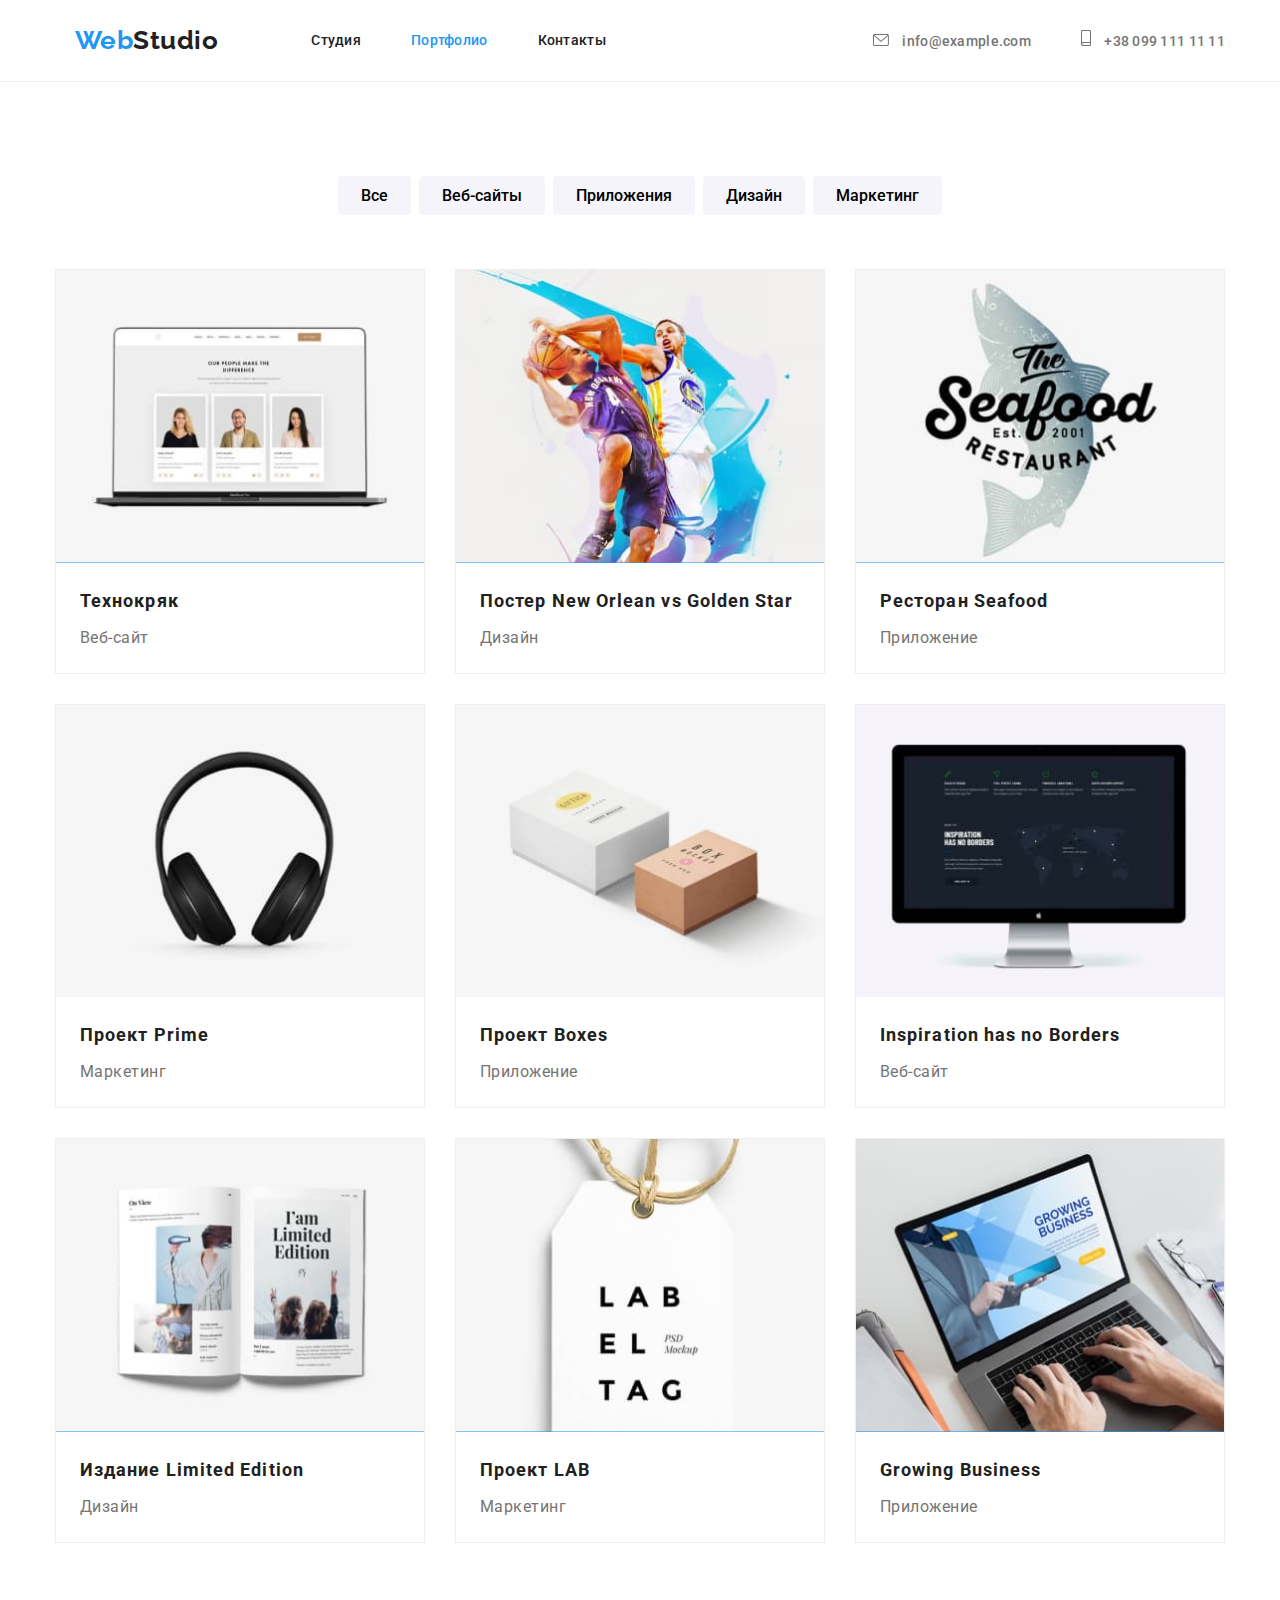
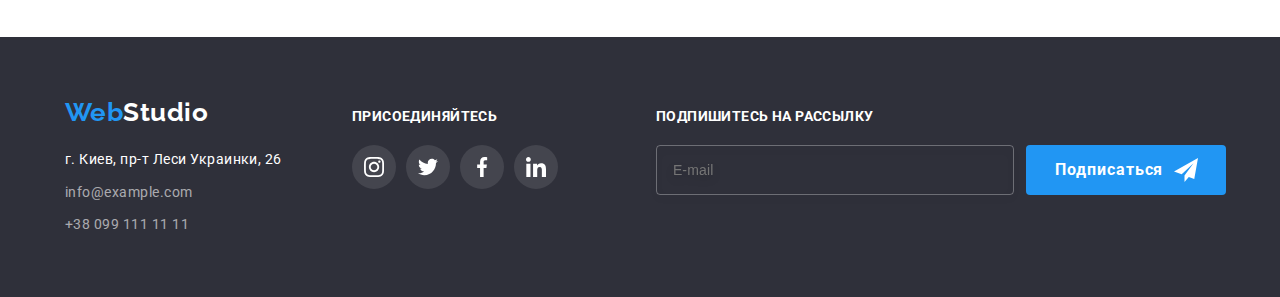
==== portfolio.html @ 217e9be9 "1" ====
<!DOCTYPE html>
<html lang="ru">
  <head>
    <meta charset="UTF-8" />
    <meta http-equiv="X-UA-Compatible" content="IE=edge" />
    <meta name="viewport" content="width=device-width, initial-scale=1.0" />
    <title>Портфолио</title>
    <link rel="preconnect" href="https://fonts.googleapis.com" />
    <link rel="preconnect" href="https://fonts.gstatic.com" crossorigin />
    <link
      href="https://fonts.googleapis.com/css2?family=Raleway:wght@700&family=Roboto:wght@400;500;700;900&display=swap"
      rel="stylesheet"
    />
    <link
      rel="stylesheet"
      href="https://cdnjs.cloudflare.com/ajax/libs/modern-normalize/1.1.0/modern-normalize.min.css"
      integrity="sha512-wpPYUAdjBVSE4KJnH1VR1HeZfpl1ub8YT/NKx4PuQ5NmX2tKuGu6U/JRp5y+Y8XG2tV+wKQpNHVUX03MfMFn9Q=="
      crossorigin="anonymous"
      referrerpolicy="no-referrer"
    />
    <link rel="stylesheet" href="./css/main.min.css" />
  </head>
  <body>
    <!-- Шапка сайта -->
    <header>
      <div class="header">
        <div class="header__container container">
          <nav class="site-nav">
            <a href="./" lang="en" class="site-nav__logo"
              ><span class="logo">Web</span>Studio</a
            >
            <ul class="site-list list">
              <li class="site-list__item">
                <a href="./index.html" class="site-nav__link">Студия</a>
              </li>
              <li class="site-list__item">
                <a href="./portfolio.html" class="site-nav__link current"
                  >Портфолио</a
                >
              </li>
              <li class="site-list__item">
                <a href="" class="site-nav__link">Контакты</a>
              </li>
            </ul>
          </nav>
          <ul class="site-contacts list">
            <li class="site-contacts__item">
              <a href="mailto:info@example.com" class="site-contacts__link">
                <svg class="site-contacts__icon" width="16" height="12">
                  <use href="./images/icons.svg#envelope"></use>
                </svg>
                info@example.com</a
              >
            </li>
            <li class="site-contacts__item">
              <a href="tel:+380991111111" class="site-contacts__link">
                <svg class="site-contacts__icon" width="10" height="16">
                  <use href="./images/icons.svg#smartphone"></use>
                </svg>
                +38 099 111 11 11</a
              >
            </li>
          </ul>
        </div>
      </div>
    </header>

    <!-- Контент страницы -->
    <main>
      <section class="portfolio">
        <h1 class="portfolio-name">Наши проекты</h1>
        <div class="container">
          <ul class="portfolio-button list">
            <li class="portfolio-btn-list">
              <button type="button" class="portfolio-button-item">Все</button>
            </li>
            <li class="portfolio-btn-list">
              <button type="button" class="portfolio-button-item">
                Веб-сайты
              </button>
            </li>
            <li class="portfolio-btn-list">
              <button type="button" class="portfolio-button-item">
                Приложения
              </button>
            </li>
            <li class="portfolio-btn-list">
              <button type="button" class="portfolio-button-item">
                Дизайн
              </button>
            </li>
            <li class="portfolio-btn-list">
              <button type="button" class="portfolio-button-item p-b-t">
                Маркетинг
              </button>
            </li>
          </ul>

          <div class="portfolio-projects">
            <ul class="portfolio-card list">
              <li class="portfolio-card-item">
                <a href="#" class="p-card">
                  <div class="portfolio-thumb">
                    <img src="./images/image1.jpg" alt="Макбук" width="370" />
                    <p class="portfolio-overlay">
                      Технокряк это современная площадка распространения
                      коронавируса. Компании используют эту платформу для
                      цифрового шпионажа и атак на защищённые сервера
                      конкурентов.
                    </p>
                  </div>
                  <div class="portfolio-card-nav">
                    <h2 class="portfolio-card-name">Технокряк</h2>
                    <p class="portfolio-card-theme">Веб-сайт</p>
                  </div>
                </a>
              </li>
              <li class="portfolio-card-item">
                <a href="#" class="p-card">
                  <div class="portfolio-thumb">
                    <img
                      src="./images/image2.jpg"
                      alt="Баскетбол"
                      width="370"
                    />
                    <p class="portfolio-overlay">
                      Технокряк это современная площадка распространения
                      коронавируса. Компании используют эту платформу для
                      цифрового шпионажа и атак на защищённые сервера
                      конкурентов.
                    </p>
                  </div>
                  <div class="portfolio-card-nav">
                    <h2 class="portfolio-card-name">
                      Постер <span lang="en">New Orlean vs Golden Star</span>
                    </h2>
                    <p class="portfolio-card-theme">Дизайн</p>
                  </div>
                </a>
              </li>
              <li class="portfolio-card-item">
                <a href="#" class="p-card">
                  <div class="portfolio-thumb">
                    <img src="./images/image3.jpg" alt="Логотип" width="370" />
                    <p class="portfolio-overlay">
                      Технокряк это современная площадка распространения
                      коронавируса. Компании используют эту платформу для
                      цифрового шпионажа и атак на защищённые сервера
                      конкурентов.
                    </p>
                  </div>
                  <div class="portfolio-card-nav">
                    <h2 class="portfolio-card-name">
                      Ресторан <span lang="en">Seafood</span>
                    </h2>
                    <p class="portfolio-card-theme">Приложение</p>
                  </div>
                </a>
              </li>
              <li class="portfolio-card-item">
                <a href="#" class="p-card">
                  <div class="portfolio-thumb">
                    <img src="./images/image4.jpg" alt="Наушники" width="370" />
                    <p class="portfolio-overlay">
                      Технокряк это современная площадка распространения
                      коронавируса. Компании используют эту платформу для
                      цифрового шпионажа и атак на защищённые сервера
                      конкурентов.
                    </p>
                  </div>
                  <div class="portfolio-card-nav">
                    <h2 class="portfolio-card-name">
                      Проект <span lang="en">Prime</span>
                    </h2>
                    <p class="portfolio-card-theme">Маркетинг</p>
                  </div>
                </a>
              </li>
              <li class="portfolio-card-item">
                <a href="#" class="p-card">
                  <div class="portfolio-thumb">
                    <img src="./images/image5.jpg" alt="Блоки" width="370" />
                    <p class="portfolio-overlay">
                      Технокряк это современная площадка распространения
                      коронавируса. Компании используют эту платформу для
                      цифрового шпионажа и атак на защищённые сервера
                      конкурентов.
                    </p>
                  </div>
                  <div class="portfolio-card-nav">
                    <h2 class="portfolio-card-name">
                      Проект <span lang="en">Boxes</span>
                    </h2>
                    <p class="portfolio-card-theme">Приложение</p>
                  </div>
                </a>
              </li>
              <li class="portfolio-card-item">
                <a href="#" class="p-card">
                  <div class="portfolio-thumb">
                    <img src="./images/image6.jpg" alt="Аймак" width="370" />
                    <p class="portfolio-overlay">
                      Технокряк это современная площадка распространения
                      коронавируса. Компании используют эту платформу для
                      цифрового шпионажа и атак на защищённые сервера
                      конкурентов.
                    </p>
                  </div>
                  <div class="portfolio-card-nav">
                    <h2 class="portfolio-card-name" lang="en">
                      Inspiration has no Borders
                    </h2>
                    <p class="portfolio-card-theme">Веб-сайт</p>
                  </div>
                </a>
              </li>
              <li class="portfolio-card-item">
                <a href="#" class="p-card">
                  <div class="portfolio-thumb">
                    <img src="./images/image7.jpg" alt="Журнал" width="370" />
                    <p class="portfolio-overlay">
                      Технокряк это современная площадка распространения
                      коронавируса. Компании используют эту платформу для
                      цифрового шпионажа и атак на защищённые сервера
                      конкурентов.
                    </p>
                  </div>
                  <div class="portfolio-card-nav">
                    <h2 class="portfolio-card-name">
                      Издание <span lang="en">Limited Edition</span>
                    </h2>
                    <p class="portfolio-card-theme">Дизайн</p>
                  </div>
                </a>
              </li>
              <li class="portfolio-card-item">
                <a href="#" class="p-card">
                  <div class="portfolio-thumb">
                    <img
                      src="./images/image8.jpg"
                      alt="Маркетинг"
                      width="370"
                    />
                    <p class="portfolio-overlay">
                      Технокряк это современная площадка распространения
                      коронавируса. Компании используют эту платформу для
                      цифрового шпионажа и атак на защищённые сервера
                      конкурентов.
                    </p>
                  </div>
                  <div class="portfolio-card-nav">
                    <h2 class="portfolio-card-name">
                      Проект <span lang="en">LAB</span>
                    </h2>
                    <p class="portfolio-card-theme">Маркетинг</p>
                  </div>
                </a>
              </li>
              <li class="portfolio-card-item">
                <a href="#" class="p-card">
                  <div class="portfolio-thumb">
                    <img
                      src="./images/image9.jpg"
                      alt="Приложение на макбуке"
                      width="370"
                    />
                    <p class="portfolio-overlay">
                      Технокряк это современная площадка распространения
                      коронавируса. Компании используют эту платформу для
                      цифрового шпионажа и атак на защищённые сервера
                      конкурентов.
                    </p>
                  </div>
                  <div class="portfolio-card-nav">
                    <h2 class="portfolio-card-name" lang="en">
                      Growing Business
                    </h2>
                    <p class="portfolio-card-theme">Приложение</p>
                  </div>
                </a>
              </li>
            </ul>
          </div>
        </div>
      </section>
    </main>

    <!-- Футер сайта-->
    <footer>
      <div class="footer">
        <div class="container">
          <div class="footer__name">
            <a href="./" lang="en" class="footer__logo"
              ><span class="logo">Web</span>Studio</a
            >
            <address class="footer-adress">
              <a
                href="https://www.google.com/maps/place/бул.+Леси+Украинки,+26,+Киев,+02000/@50.4265807,30.5361971,17z/data=!3m1!4b1!4m5!3m4!1s0x40d4cf0e033ecbe9:0x57a4dffefec77da0!8m2!3d50.4265807!4d30.5383858"
                target="_blank"
                rel="noopener noreferrer"
                class="footer-adress__link"
                >г. Киев, пр-т Леси Украинки, 26</a
              >
              <ul class="footer-contact list">
                <li>
                  <a href="mailto:info@example.com" class="footer-contact__link"
                    >info@example.com</a
                  >
                </li>
                <li class="footer-contact__item">
                  <a href="tel:+380991111111" class="footer-contact__link"
                    >+38 099 111 11 11</a
                  >
                </li>
              </ul>
            </address>
          </div>
          <div class="footer-social">
            <h3 class="footer-social__name">Присоединяйтесь</h3>
            <ul class="footer-social__list list">
              <li class="footer-social__item">
                <a class="footer-social__link" href="#">
                  <svg class="footer-social__icon" width="20px" height="20px">
                    <use href="./images/icons.svg#instagram-2"></use>
                  </svg>
                </a>
              </li>
              <li class="footer-social__item">
                <a class="footer-social__link" href="#">
                  <svg class="footer-social__icon" width="20px" height="20px">
                    <use href="./images/icons.svg#twitter-2"></use>
                  </svg>
                </a>
              </li>
              <li class="footer-social__item">
                <a class="footer-social__link" href="#">
                  <svg class="footer-social__icon" width="20px" height="20px">
                    <use href="./images/icons.svg#facebook-2"></use>
                  </svg>
                </a>
              </li>
              <li class="footer-social__item">
                <a class="footer-social__link" href="#">
                  <svg class="footer-social__icon" width="20px" height="20px">
                    <use href="./images/icons.svg#linkedin-2"></use>
                  </svg>
                </a>
              </li>
            </ul>
          </div>
          <div class="footer-email">
            <h3 class="footer-email__name">Подпишитесь на рассылку</h3>
            <form action="#">
              <div class="footer-box">
                <input
                  type="email"
                  class="footer-box__input"
                  name="user-email"
                  id="user-email"
                  placeholder="E-mail"
                  required
                />
                <button type="submit" class="footer-box__button">
                  Подписаться
                  <svg class="footer-box__icon" width="24" height="24">
                    <use href="./images/icons.svg#icon-send"></use>
                  </svg>
                </button>
              </div>
            </form>
          </div>
        </div>
      </div>
    </footer>
  </body>
</html>
---- css/main.min.css ----
html{-webkit-box-sizing:border-box;box-sizing:border-box}*,*::before,*::after{-webkit-box-sizing:inherit;box-sizing:inherit}body{font-family:Roboto, sans-serif;background:#ffffff;color:var(--primary-text-color);letter-spacing:0.03em;margin:0}img{display:block;max-width:100%;height:auto}.list{list-style:none;margin:0;padding:0}.container{width:1200px;margin:0 auto;padding:0 15px}.section{padding-top:94px;padding-bottom:94px}:root{--primary-text-color: #212121;--title-text-color: #757575;--nav-text-color: #2196f3;--btn-text-color: #ffffff}.visually-hidden{position:absolute;clip:rect(0 0 0 0);width:1px;height:1px;margin:-1px}.portfolio-name{position:absolute;white-space:nowrap;width:1px;height:1px;overflow:hidden;border:0;padding:0;clip:rect(0 0 0 0);-webkit-clip-path:inset(50%);clip-path:inset(50%);margin:-1px}.header{border-bottom:1px solid #ececec}.header__container,.site-nav{display:-webkit-box;display:-ms-flexbox;display:flex;-webkit-box-align:center;-ms-flex-align:center;align-items:center;background:#ffffff}.site-nav__logo{padding-left:20px;padding-bottom:24px;padding-top:25px;font-family:Raleway;font-weight:bold;font-size:26px;line-height:1.2;color:var(--primary-text-color);text-decoration:none}.site-nav__logo:hover,.site-nav__logo:focus{color:var(--nav-text-color);-webkit-transition:color 250ms cubic-bezier(0.4, 0, 0.2, 1);transition:color 250ms cubic-bezier(0.4, 0, 0.2, 1)}.logo{color:var(--nav-text-color)}.site-list{display:-webkit-box;display:-ms-flexbox;display:flex;margin-left:93px;-webkit-transition:background-color 250ms cubic-bezier(0.4, 0, 0.2, 1);transition:background-color 250ms cubic-bezier(0.4, 0, 0.2, 1)}.site-list .site-list__item:not(:last-child){margin-right:50px}.site-list .site-nav__link.current{color:var(--nav-text-color)}.site-list{position:relative}.site-nav__link{position:relative;display:block;padding-bottom:32px;padding-top:32px;font-weight:500;font-size:14px;line-height:1.2;color:var(--primary-text-color);letter-spacing:0.02em;text-decoration:none;-webkit-transition:color 250ms cubic-bezier(0.4, 0, 0.2, 1);transition:color 250ms cubic-bezier(0.4, 0, 0.2, 1)}.site-nav__link .current::after{content:"";display:block;position:absolute;left:0;bottom:-1px;width:100%;height:4px;border-radius:2px;background-color:var(--nav-text-color)}.site-nav__link:hover,.site-nav__link:focus{color:var(--nav-text-color)}.site-contacts{display:-webkit-box;display:-ms-flexbox;display:flex;-webkit-box-align:center;-ms-flex-align:center;align-items:center;margin-left:auto}.site-contacts .site-contacts__item:not(:last-child){margin-right:50px}.site-contacts__link{padding-bottom:32px;padding-top:32px;margin-right:0;font-weight:500;font-size:14px;line-height:1.1;color:var(--title-text-color);letter-spacing:0.02em;text-decoration:none;-webkit-transition:color 250ms cubic-bezier(0.4, 0, 0.2, 1);transition:color 250ms cubic-bezier(0.4, 0, 0.2, 1)}.site-contacts__link:hover,.site-contacts__link:focus{color:var(--nav-text-color)}.site-contacts__icon{margin-right:10px;fill:currentColor;-webkit-transition:background-color 250ms cubic-bezier(0.4, 0, 0.2, 1);transition:background-color 250ms cubic-bezier(0.4, 0, 0.2, 1)}.site-contacts__icon:focus,.site-contacts__icon:hover{color:var(--nav-text-color)}.hero{padding:200px 0;margin:auto;max-width:1600px;height:600px;text-align:center;background-image:-webkit-gradient(linear, left top, right top, from(rgba(47,48,58,0.4)), to(rgba(47,48,58,0.4))),url("../images/hero.jpg");background-image:linear-gradient(to right, rgba(47,48,58,0.4), rgba(47,48,58,0.4)),url("../images/hero.jpg");background-repeat:no-repeat;background-size:cover;background-position:center}.hero__name{margin-top:0;margin-bottom:30px;font-weight:900;font-size:44px;line-height:1.36;color:var(--btn-text-color);letter-spacing:0.06em;text-transform:uppercase}.hero__button{padding:10px 32px;font-family:Roboto;font-size:16px;line-height:1.875;color:var(--btn-text-color);font-weight:bold;letter-spacing:0.06em;background-color:#2196f3;-webkit-box-shadow:0px 4px 4px rgba(0,0,0,0.15);box-shadow:0px 4px 4px rgba(0,0,0,0.15);border-radius:4px;cursor:pointer;border:none;-webkit-transition:background-color 250ms cubic-bezier(0.4, 0, 0.2, 1);transition:background-color 250ms cubic-bezier(0.4, 0, 0.2, 1)}.hero__button:hover,.hero__button:focus{background-color:#188ce8}.backdrop{position:fixed;width:100%;height:100%;top:0;left:0;opacity:1;-webkit-transition:opacity 250ms, visibility 250ms;transition:opacity 250ms, visibility 250ms;background:rgba(0,0,0,0.2)}.backdrop .is-hidden{opacity:0;pointer-events:none}.is-hidden{opacity:0;pointer-events:none;visibility:hidden}.backdrop.is-hidden .modal{-webkit-transform:translate(-50%, -50%) scale(0.5);transform:translate(-50%, -50%) scale(0.5)}.modal{position:absolute;top:50%;left:50%;width:528px;height:581px;padding:40px 39px 40px 41px;-webkit-transform:translate(-50%, -50%) scale(1);transform:translate(-50%, -50%) scale(1);background:#ffffff;-webkit-box-shadow:0px 1px 3px rgba(0,0,0,0.12),0px 1px 1px rgba(0,0,0,0.14),0px 2px 1px rgba(0,0,0,0.2);box-shadow:0px 1px 3px rgba(0,0,0,0.12),0px 1px 1px rgba(0,0,0,0.14),0px 2px 1px rgba(0,0,0,0.2);border-radius:4px;-webkit-transition:-webkit-transform 250ms cubic-bezier(0.4, 0, 0.2, 1);transition:-webkit-transform 250ms cubic-bezier(0.4, 0, 0.2, 1);transition:transform 250ms cubic-bezier(0.4, 0, 0.2, 1);transition:transform 250ms cubic-bezier(0.4, 0, 0.2, 1), -webkit-transform 250ms cubic-bezier(0.4, 0, 0.2, 1)}.modal-form{margin-bottom:10px}.modal-comment{margin-bottom:20px}.modal__close{position:absolute;top:8px;right:8px;width:30px;height:30px;border-radius:50%;cursor:pointer;background-color:transparent;color:var(--btn-text-color);border:1px solid rgba(0,0,0,0.1);-webkit-transition:fill 250ms cubic-bezier(0.4, 0, 0.2, 1);transition:fill 250ms cubic-bezier(0.4, 0, 0.2, 1)}.modal__close:hover,.modal__close:focus{fill:var(--nav-text-color)}.modal__title{font-weight:bolder;font-size:20px;line-height:100%;text-align:center;margin-top:0;margin-bottom:12px;color:var(--primary-text-color)}.input-wrap__form{font-size:14px;line-height:1.14;letter-spacing:0.01em;width:100%;height:40px;border:1px solid rgba(117,117,117,0.5);-webkit-box-sizing:border-box;box-sizing:border-box;cursor:pointer;border-radius:4px;padding-left:42px;-webkit-transition:border-color 250ms cubic-bezier(0.4, 0, 0.2, 1);transition:border-color 250ms cubic-bezier(0.4, 0, 0.2, 1)}.input-wrap__form:focus,.input-wrap__form:hover{border-color:var(--nav-text-color);outline:none}.input-wrap__form:hover+.input-wrap__icon{fill:var(--nav-text-color)}.input-wrap__form:focus+.input-wrap__icon{fill:var(--nav-text-color)}.input-wrap{position:relative}.input-wrap__icon{position:absolute;left:12px;top:50%;-webkit-transform:translatey(-50%);transform:translatey(-50%);-webkit-transition:fill 250ms cubic-bezier(0.4, 0, 0.2, 1);transition:fill 250ms cubic-bezier(0.4, 0, 0.2, 1)}.modal-comment__text{font-size:14px;line-height:1.14;letter-spacing:0.01em;width:100%;height:120px;border:1px solid rgba(117,117,117,0.5);border-radius:4px;padding:16px 12px;resize:none;outline:none;cursor:pointer;-webkit-transition:border-color 250ms cubic-bezier(0.4, 0, 0.2, 1);transition:border-color 250ms cubic-bezier(0.4, 0, 0.2, 1)}.modal-comment__text:focus,.modal-comment__text:hover{border-color:var(--nav-text-color)}.modal-comment__text::-webkit-input-placeholder{color:rgba(117,117,117,0.5)}.modal-comment__text:-ms-input-placeholder{color:rgba(117,117,117,0.5)}.modal-comment__text::-ms-input-placeholder{color:rgba(117,117,117,0.5)}.modal-comment__text::placeholder{color:rgba(117,117,117,0.5)}.modal-form__text{display:block;font-size:12px;line-height:1.166;letter-spacing:0.01em;color:#757575;margin-bottom:4px;text-align:left}.modal-check__box{padding-left:13px}.modal-check__icon{position:absolute;left:13px;top:50%;-webkit-transform:translatey(-50%);transform:translatey(-50%);fill:transparent;border:2px solid #212121;border-radius:2px;-webkit-transition:fill 250ms cubic-bezier(0.4, 0, 0.2, 1);transition:fill 250ms cubic-bezier(0.4, 0, 0.2, 1)}.modal-check__text{position:relative;font-size:14px;line-height:1.71;letter-spacing:0.03em;color:#757575;display:-webkit-box;display:-ms-flexbox;display:flex;-webkit-box-pack:center;-ms-flex-pack:center;justify-content:center;-webkit-box-align:center;-ms-flex-align:center;align-items:center}.modal-check__text::before{content:"";width:16px;height:15px;border-radius:2px}.modal-check__box{margin-right:10px}.modal-check__policy:checked+.modal-check__text .modal-check__icon{border:none;background-color:var(--nav-text-color)}.modal-check__policy:checked+.modal-check__text .modal-check__icon{fill:white}.modal-check__document{font-size:14px;line-height:1.71;letter-spacing:0.03em;margin-left:2px;color:var(--nav-text-color);cursor:pointer;-webkit-transition:color 250ms cubic-bezier(0.4, 0, 0.2, 1),border-bottom 250ms cubic-bezier(0.4, 0, 0.2, 1);transition:color 250ms cubic-bezier(0.4, 0, 0.2, 1),border-bottom 250ms cubic-bezier(0.4, 0, 0.2, 1)}.modal-check__document:hover,.modal-check__document:focus{color:#188ce8}.modal-check__button{padding:10px 32px;margin-top:30px;font-family:Roboto;font-size:16px;line-height:1.875;color:var(--btn-text-color);font-weight:bold;letter-spacing:0.06em;background:var(--nav-text-color);-webkit-box-shadow:0px 4px 4px rgba(0,0,0,0.15);box-shadow:0px 4px 4px rgba(0,0,0,0.15);border-radius:4px;width:200px;height:50px;border:none;cursor:pointer;-webkit-transition:background-color 250ms cubic-bezier(0.4, 0, 0.2, 1);transition:background-color 250ms cubic-bezier(0.4, 0, 0.2, 1)}.modal-check__button:hover,.modal-check__button:focus{background-color:#188ce8}.work{display:-webkit-box;display:-ms-flexbox;display:flex;-webkit-box-pack:center;-ms-flex-pack:center;justify-content:center}.work__item{width:270px}.work__item:not(:last-child){margin-right:30px}.work__icon{display:-webkit-box;display:-ms-flexbox;display:flex;-webkit-box-align:center;-ms-flex-align:center;align-items:center;-webkit-box-pack:center;-ms-flex-pack:center;justify-content:center;content:"";width:270px;height:120px;background-color:#f5f4fa;border-radius:4px;margin-bottom:30px;text-align:center}.work__title{margin-top:0;margin-bottom:10px;font-weight:bold;font-size:14px;line-height:1.2;letter-spacing:0.03em;text-transform:uppercase}.work__text{margin-top:0;margin-bottom:0;font-size:14px;line-height:1.7;color:var(--title-text-color)}.work-list__title,.command__title{margin-top:0;margin-bottom:50px;font-weight:bold;font-size:36px;line-height:1.166;text-align:center}.work-list{padding:0 0 94px 0}.work-list__list{display:-webkit-box;display:-ms-flexbox;display:flex;-webkit-box-pack:center;-ms-flex-pack:center;justify-content:center}.work-list__image{margin-right:30px}.work-list__image:nth-child(3n){margin-right:0}.work-list__name{position:relative}.work-list__text{position:absolute;margin:0;bottom:0;left:0;width:100%;height:70px;padding:27px 27px;font-family:Roboto;font-weight:bold;font-size:14px;line-height:1.2;text-align:center;letter-spacing:0.03em;color:var(--btn-text-color);text-transform:uppercase;background:rgba(47,48,58,0.8)}.command{background:#f5f4fa}.command-box{display:-webkit-box;display:-ms-flexbox;display:flex;-webkit-box-pack:center;-ms-flex-pack:center;justify-content:center}.command-box__name{margin-top:30px;margin-bottom:16px}.command-box__title{font-weight:500;font-size:16px;line-height:1.9;text-align:center;letter-spacing:0.03em;margin-bottom:10px;margin-top:0}.command-box__text{font-size:16px;line-height:1.9;text-align:center;letter-spacing:0.03em;color:var(--title-text-color);margin:0;padding:0}.command-box__list{border-radius:0px 0px 4px 4px;padding-bottom:30px;background:#ffffff;list-style:none}.command-box__list:not(:last-child){margin-right:30px}.social__list{display:-webkit-box;display:-ms-flexbox;display:flex;-webkit-box-pack:center;-ms-flex-pack:center;justify-content:center}.social__item+.social__item{margin-left:10px}.social__link{display:-webkit-box;display:-ms-flexbox;display:flex;-webkit-box-pack:center;-ms-flex-pack:center;justify-content:center;-webkit-box-align:center;-ms-flex-align:center;align-items:center;width:44px;height:44px;padding:12px;border-radius:50%;color:#afb1b8;-webkit-transition:background-color 250ms cubic-bezier(0.4, 0, 0.2, 1);transition:background-color 250ms cubic-bezier(0.4, 0, 0.2, 1)}.social__link:hover,.social__link:focus{background-color:var(--nav-text-color);color:#ffffff}.social__icon{fill:currentColor;-webkit-transition:color 250ms cubic-bezier(0.4, 0, 0.2, 1);transition:color 250ms cubic-bezier(0.4, 0, 0.2, 1)}.clients__list{display:-webkit-box;display:-ms-flexbox;display:flex;-ms-flex-wrap:wrap;flex-wrap:wrap;margin-top:0;color:#afb1b8}.clients__title{margin-top:0;margin-bottom:50px;font-weight:bold;font-size:36px;line-height:1.166;text-align:center}.clients__item{display:-webkit-box;display:-ms-flexbox;display:flex;fill:#afb1b8}.clients__item:not(:last-child){margin-right:30px}.clients__link{display:-webkit-box;display:-ms-flexbox;display:flex;-webkit-box-align:center;-ms-flex-align:center;align-items:center;-webkit-box-pack:center;-ms-flex-pack:center;justify-content:center;width:170px;height:92px;border:1px solid #afb1b8;border-radius:4px;color:#afb1b8;-webkit-transition:background-color 250ms cubic-bezier(0.4, 0, 0.2, 1);transition:background-color 250ms cubic-bezier(0.4, 0, 0.2, 1)}.clients__link:hover,.clients__link:focus{color:var(--nav-text-color);border:1px solid #2196f3}.clients__icon{fill:currentColor;-webkit-transition:color 250ms cubic-bezier(0.4, 0, 0.2, 1);transition:color 250ms cubic-bezier(0.4, 0, 0.2, 1)}.footer{background:#2f303a;padding:60px 0;padding-left:20px}.footer>.container{display:-webkit-box;display:-ms-flexbox;display:flex;-webkit-box-align:baseline;-ms-flex-align:baseline;align-items:baseline}.footer__name{margin-right:70px}.footer__logo{font-family:Raleway;font-weight:bold;font-size:26px;line-height:1.2;color:var(--btn-text-color);text-decoration:none;-webkit-transition:background-color 250ms cubic-bezier(0.4, 0, 0.2, 1);transition:background-color 250ms cubic-bezier(0.4, 0, 0.2, 1)}.footer__logo:hover,.footer__logo:focus{color:var(--nav-text-color);-webkit-transition:color 250ms cubic-bezier(0.4, 0, 0.2, 1);transition:color 250ms cubic-bezier(0.4, 0, 0.2, 1)}.footer-adress{margin-top:20px;font-family:Roboto;font-style:normal;font-weight:normal;font-size:14px;line-height:1.7;text-decoration:none}.footer-adress__link{line-height:1.7;color:var(--btn-text-color);text-decoration:none;-webkit-transition:background-color 250ms cubic-bezier(0.4, 0, 0.2, 1);transition:background-color 250ms cubic-bezier(0.4, 0, 0.2, 1)}.footer-adress__link:hover,.footer-adress__link:focus{color:var(--nav-text-color);-webkit-transition:color 250ms cubic-bezier(0.4, 0, 0.2, 1);transition:color 250ms cubic-bezier(0.4, 0, 0.2, 1)}.footer-contact,.footer-contact__item{margin-top:9px}.footer-contact__link{color:rgba(255,255,255,0.6);text-decoration:none;-webkit-transition:background-color 250ms cubic-bezier(0.4, 0, 0.2, 1);transition:background-color 250ms cubic-bezier(0.4, 0, 0.2, 1)}.footer-contact__link:hover,.footer-contact__link:focus{color:var(--nav-text-color);-webkit-transition:color 250ms cubic-bezier(0.4, 0, 0.2, 1);transition:color 250ms cubic-bezier(0.4, 0, 0.2, 1)}.footer-social{display:-webkit-box;display:-ms-flexbox;display:flex;-webkit-box-orient:vertical;-webkit-box-direction:normal;-ms-flex-direction:column;flex-direction:column;-webkit-box-pack:start;-ms-flex-pack:start;justify-content:flex-start;-webkit-box-align:baseline;-ms-flex-align:baseline;align-items:baseline;margin-right:98px}.footer-social__name,.footer-email__name{-webkit-box-pack:start;-ms-flex-pack:start;justify-content:flex-start;font-weight:bold;font-size:14px;line-height:1.14;letter-spacing:0.03em;text-transform:uppercase;color:var(--btn-text-color);margin-bottom:20px;margin-top:0}.footer-social__list{display:-webkit-box;display:-ms-flexbox;display:flex;-webkit-box-pack:center;-ms-flex-pack:center;justify-content:center;-webkit-box-align:center;-ms-flex-align:center;align-items:center}.footer-social__item:not(:last-child){margin-right:10px}.footer-social__link{display:block;width:44px;height:44px;border-radius:50%;padding:12px;background-color:rgba(255,255,255,0.1);color:var(--btn-text-color);-webkit-transition:background-color 250ms cubic-bezier(0.4, 0, 0.2, 1);transition:background-color 250ms cubic-bezier(0.4, 0, 0.2, 1)}.footer-social__link:hover,.footer-social__link:focus{background-color:var(--nav-text-color)}.footer-social__icon{fill:currentColor}.footer-box{display:-webkit-box;display:-ms-flexbox;display:flex}.footer-box__button{position:relative;display:-webkit-inline-box;display:-ms-inline-flexbox;display:inline-flex;-webkit-box-align:center;-ms-flex-align:center;align-items:center;padding:10px 28px 10px 29px;width:200px;height:50px;font-family:Roboto;font-size:16px;line-height:1.875;color:var(--btn-text-color);font-weight:bold;letter-spacing:0.06em;background:#2196f3;border-radius:4px;cursor:pointer;border:none;-webkit-transition:background-color 250ms cubic-bezier(0.4, 0, 0.2, 1);transition:background-color 250ms cubic-bezier(0.4, 0, 0.2, 1)}.footer-box__button:hover,.footer-box__button:focus{background-color:#188ce8}.footer-box__icon{position:absolute;right:28px;fill:currentColor}.footer-box__input{font-size:14px;line-height:1.14;letter-spacing:0.01em;color:rgba(255,255,255,0.6);-webkit-box-sizing:border-box;box-sizing:border-box;text-align:left;padding:15px 16px;margin-right:12px;width:358px;height:50px;border:1px solid rgba(255,255,255,0.3);-webkit-filter:drop-shadow(0px 4px 4px rgba(0,0,0,0.15));filter:drop-shadow(0px 4px 4px rgba(0,0,0,0.15));background-color:transparent;cursor:pointer;border-radius:4px;-webkit-transition:border-color 250ms cubic-bezier(0.4, 0, 0.2, 1);transition:border-color 250ms cubic-bezier(0.4, 0, 0.2, 1)}.footer-box__input:hover,.footer-box__input:focus{border-color:var(--nav-text-color);outline:none}.portfolio-button{display:-webkit-box;display:-ms-flexbox;display:flex;-webkit-box-pack:center;-ms-flex-pack:center;justify-content:center;padding-top:94px}.portfolio-button-item{padding:6px 22px;margin-right:8px;font-family:Roboto;font-weight:500;font-size:16px;line-height:1.6;background-color:#f5f4fa;border-radius:4px;cursor:pointer;border:1px solid transparent;-webkit-transition:background-color 250ms cubic-bezier(0.4, 0, 0.2, 1);transition:background-color 250ms cubic-bezier(0.4, 0, 0.2, 1)}.portfolio-button-item:hover,.portfolio-button-item:focus{background-color:#2196f3;color:var(--btn-text-color);-webkit-transition:background-color 250ms cubic-bezier(0.4, 0, 0.2, 1),color 250ms cubic-bezier(0.4, 0, 0.2, 1);transition:background-color 250ms cubic-bezier(0.4, 0, 0.2, 1),color 250ms cubic-bezier(0.4, 0, 0.2, 1);-webkit-box-shadow:0px 3px 1px rgba(0,0,0,0.1),0px 1px 2px rgba(0,0,0,0.08),0px 2px 2px rgba(0,0,0,0.12);box-shadow:0px 3px 1px rgba(0,0,0,0.1),0px 1px 2px rgba(0,0,0,0.08),0px 2px 2px rgba(0,0,0,0.12)}.p-b-t{margin-right:0}.portfolio-projects{margin-top:54px;padding-bottom:94px}.portfolio-card{display:-webkit-box;display:-ms-flexbox;display:flex;-ms-flex-wrap:wrap;flex-wrap:wrap;-webkit-box-pack:center;-ms-flex-pack:center;justify-content:center}.p-card{text-decoration:none;color:#212121}.portfolio-card-item{position:relative;width:370px;margin-right:30px;margin-bottom:30px;border:1px solid #eeeeee;overflow:hidden}.portfolio-thumb{position:relative;overflow:hidden}.portfolio-overlay{position:absolute;top:0;left:0;-webkit-transform:translate(-50%, -50%);transform:translate(-50%, -50%);margin:0;width:100%;height:100%;padding:63px 24px;-webkit-transform:translatey(100%);transform:translatey(100%);background:rgba(33,150,243,0.9);font-size:18px;line-height:1.55;letter-spacing:0.03em;color:#ffffff;-webkit-transition:-webkit-transform 250ms cubic-bezier(0.4, 0, 0.2, 1);transition:-webkit-transform 250ms cubic-bezier(0.4, 0, 0.2, 1);transition:transform 250ms cubic-bezier(0.4, 0, 0.2, 1);transition:transform 250ms cubic-bezier(0.4, 0, 0.2, 1), -webkit-transform 250ms cubic-bezier(0.4, 0, 0.2, 1)}.portfolio-card-item:hover .portfolio-overlay{-webkit-transform:translatey(0);transform:translatey(0)}.portfolio-card-item:hover,.portfolio-card-item:focus{-webkit-box-shadow:0px 1px 1px rgba(0,0,0,0.12),0px 4px 4px rgba(0,0,0,0.06),1px 4px 6px rgba(0,0,0,0.16);box-shadow:0px 1px 1px rgba(0,0,0,0.12),0px 4px 4px rgba(0,0,0,0.06),1px 4px 6px rgba(0,0,0,0.16)}.portfolio-card-item:nth-child(3n){margin-right:0}.portfolio-card-item:nth-last-child(-n+3){margin-bottom:0}.portfolio-overlay-text{font-size:18px;line-height:1.5;letter-spacing:0.03em;color:white}.portfolio-card-nav{margin-bottom:0;padding:20px 24px;border-top:0;background:white}.portfolio-card-name{margin-top:0;margin-bottom:4px;font-weight:bold;font-size:18px;line-height:2;letter-spacing:0.06em}.portfolio-card-theme{margin-top:0;margin-bottom:0;font-size:16px;line-height:1.875;color:var(--title-text-color)}
/*# sourceMappingURL=main.min.css.map */
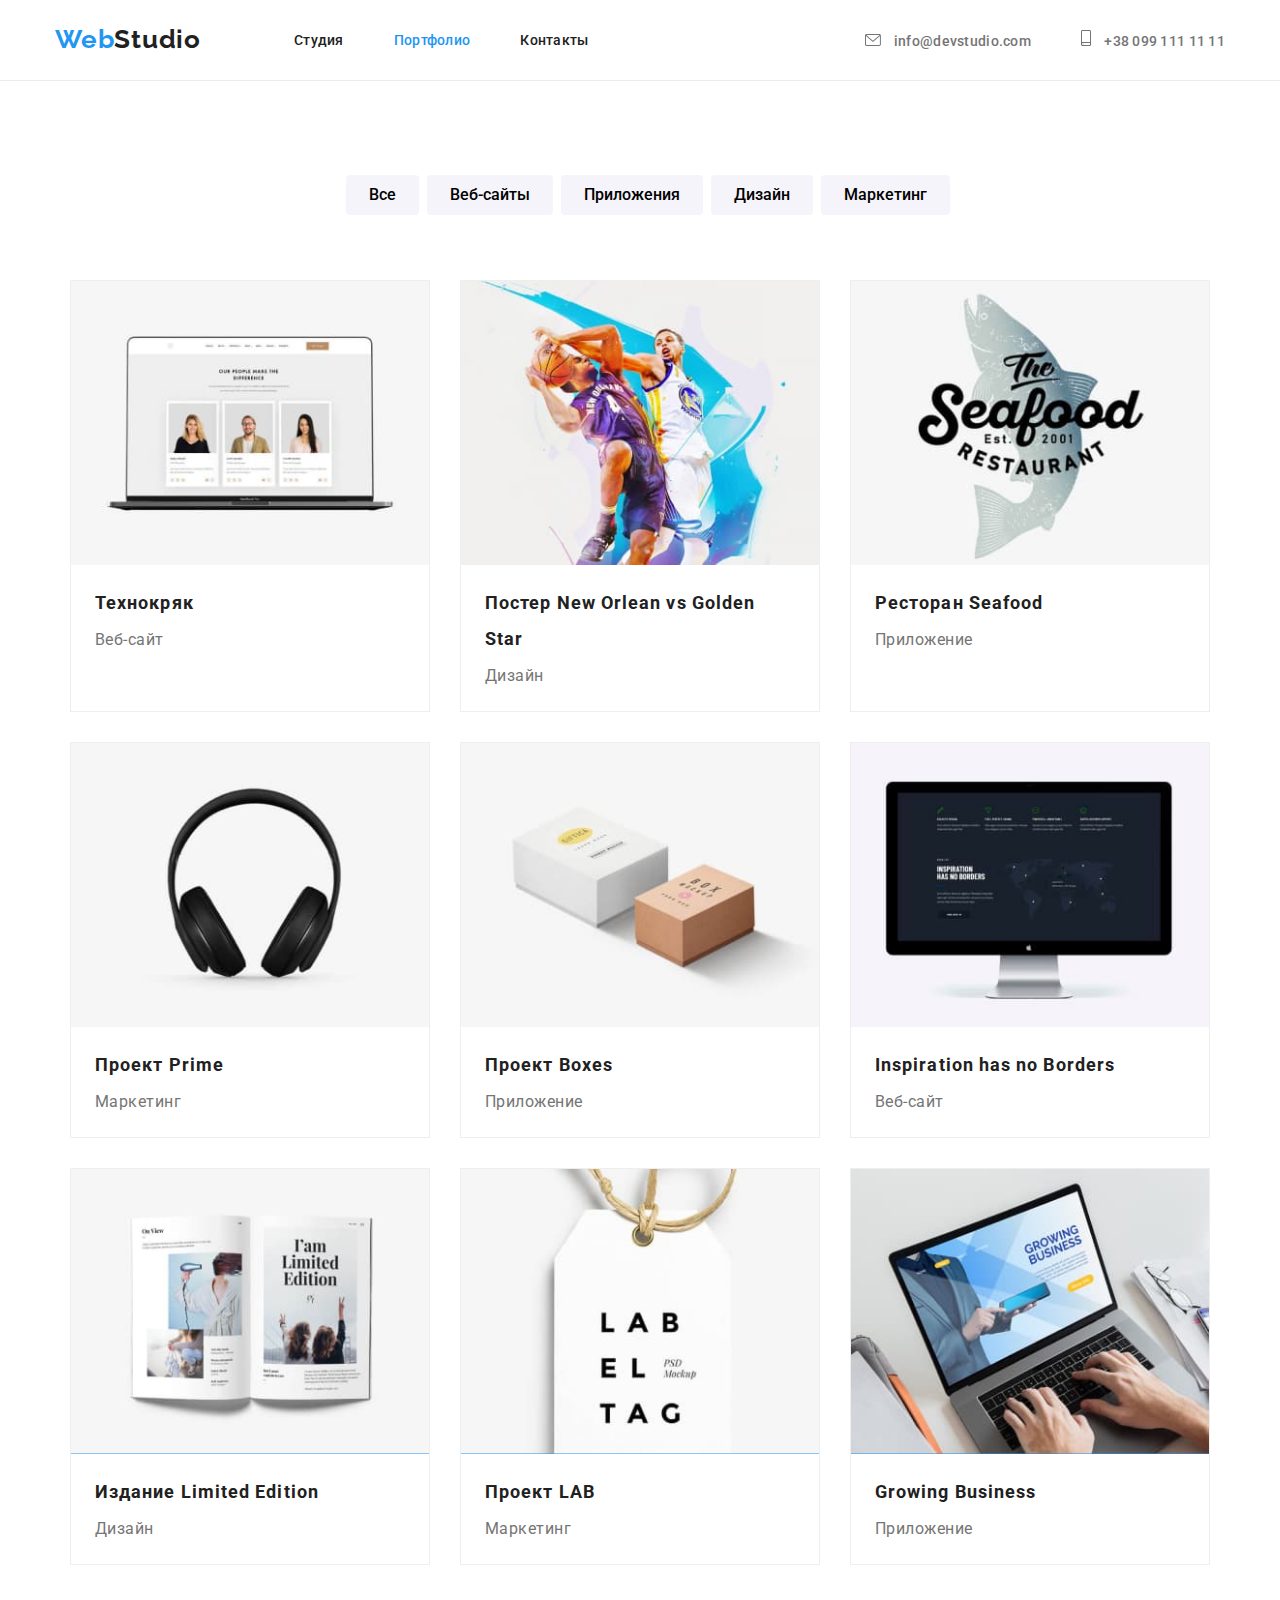
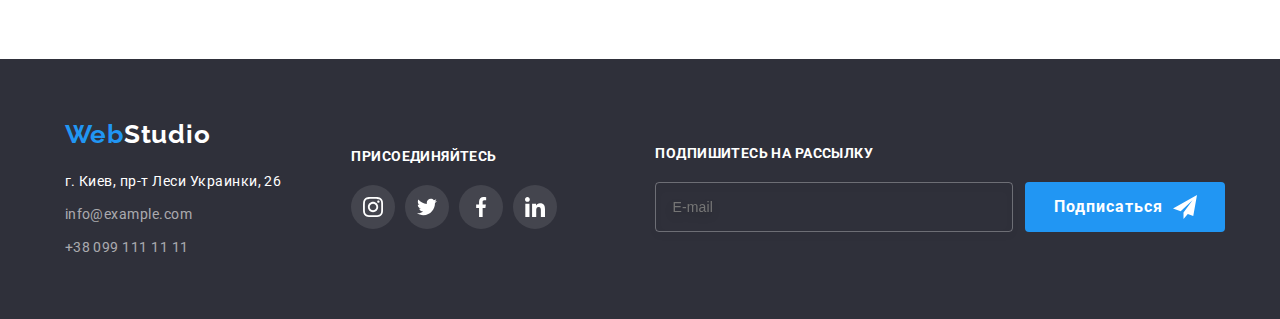
==== commit d3a6f9e0: "1.3" ====
--- a/portfolio.html
+++ b/portfolio.html
@@ -24,7 +24,8 @@
     <!-- Шапка сайта -->
     <header>
       <div class="header">
-        <div class="header__container container">
+        <div class="container">
+        <div class="header__container">
           <nav class="site-nav">
             <a href="./" lang="en" class="site-nav__logo"
               ><span class="logo">Web</span>Studio</a
@@ -34,9 +35,7 @@
                 <a href="./index.html" class="site-nav__link">Студия</a>
               </li>
               <li class="site-list__item">
-                <a href="./portfolio.html" class="site-nav__link current"
-                  >Портфолио</a
-                >
+                <a href="./portfolio.html" class="site-nav__link current">Портфолио</a>
               </li>
               <li class="site-list__item">
                 <a href="" class="site-nav__link">Контакты</a>
@@ -49,7 +48,7 @@
                 <svg class="site-contacts__icon" width="16" height="12">
                   <use href="./images/icons.svg#envelope"></use>
                 </svg>
-                info@example.com</a
+                info@devstudio.com</a
               >
             </li>
             <li class="site-contacts__item">
@@ -61,6 +60,60 @@
               >
             </li>
           </ul>
+          <button type="button" class="menu-open-btn" data-menu-open>
+            <svg class="menu-open-icon" width="24px" height="16px">
+                  <use href="./images/icons.svg#menu-header-btn">
+                  </svg>
+          </button>
+        </div>
+        <div class="mob-menu is-hidden" data-menu>
+          <div class="container">
+            <div class="mob-menu__top">
+          <button type="button" class="menu-close-btn" data-menu-close>
+            <svg class="menu-close-icon" width="24px" height="16px">
+                  <use href="./images/icons.svg#menu-header-close-btn">
+                  </svg>
+          </button>
+          <ul class="mob-list list">
+              <li class="mob-list__item">
+                <a href="./index.html" class="mob-nav__link">Студия</a>
+              </li>
+              <li class="mob-list__item">
+                <a href="./portfolio.html" class="mob-nav__link">Портфолио</a>
+              </li>
+              <li class="mob-list__item">
+                <a href="#" class="mob-nav__link">Контакты</a>
+              </li>
+            </ul>
+            </div>
+            <div class="mob-menu__bottom">
+            <ul class="mob-contacts list">
+            <li class="mob-contacts__item">
+              <a href="tel:+380991111111" class="mob-contacts__tel">
+                +38 099 111 11 11</a>
+            </li>
+            <li class="mob-contacts__item">
+              <a href="mailto:info@example.com" class="mob-contacts__email">
+                info@devstudio.com</a>
+            </li>
+          </ul>
+          <ul class="mob-social list">
+              <li class="mob-social__item">
+                <a href="./index.html" class="mob-social__link">Instagram</a>
+              </li>
+              <li class="mob-social__item">
+                <a href="./portfolio.html" class="mob-social__link">Twitter</a>
+              </li>
+              <li class="mob-social__item">
+                <a href="" class="mob-social__link">Facebook</a>
+              </li>
+              <li class="mob-social__item">
+                <a href="" class="mob-social__link">LinkedIn</a>
+              </li>
+            </ul>
+            </div>
+        </div>
+        </div>
         </div>
       </div>
     </header>
@@ -96,12 +149,29 @@
             </li>
           </ul>
 
-          <div class="portfolio-projects">
+      <div class="portfolio-projects">
+        <div class="container">
             <ul class="portfolio-card list">
               <li class="portfolio-card-item">
                 <a href="#" class="p-card">
                   <div class="portfolio-thumb">
-                    <img src="./images/image1.jpg" alt="Макбук" width="370" />
+                    <picture>
+                      <source 
+                      srcset="./images/portfolio/portfolio-img1-desk-1x.jpg 1x, 
+                      ./images/portfolio/portfolio-img1-desk-2x.jpg 2x"
+                      media="(min-width: 1200px)" />
+
+                      <source 
+                      srcset="./images/portfolio/portfolio-img1-tab-1x.jpg 1x, 
+                      ./images/portfolio/portfolio-img1-tab-2x.jpg 2x"
+                      media="(min-width: 768px)" />
+                      <source 
+                      srcset="./images/portfolio/portfolio-img1-mob-1x.jpg 1x, 
+                      ./images/portfolio/portfolio-img1-mob-2x.jpg 2x"
+                      media="(min-width: 320px)" />
+
+                      <img src="./images/image1.jpg" alt="Макбук" />
+                    </picture>
                     <p class="portfolio-overlay">
                       Технокряк это современная площадка распространения
                       коронавируса. Компании используют эту платформу для
@@ -118,11 +188,27 @@
               <li class="portfolio-card-item">
                 <a href="#" class="p-card">
                   <div class="portfolio-thumb">
-                    <img
+                    <picture>
+                      <source 
+                      srcset="./images/portfolio/portfolio-img2-desk-1x.jpg 1x, 
+                      ./images/portfolio/portfolio-img2-desk-2x.jpg 2x"
+                      media="(min-width: 1200px)" />
+
+                      <source 
+                      srcset="./images/portfolio/portfolio-img2-tab-1x.jpg 1x, 
+                      ./images/portfolio/portfolio-img2-tab-2x.jpg 2x"
+                      media="(min-width: 768px)" />
+                      <source 
+                      srcset="./images/portfolio/portfolio-img2-mob-1x.jpg 1x, 
+                      ./images/portfolio/portfolio-img2-mob-2x.jpg 2x"
+                      media="(min-width: 320px)" />
+
+                      <img
                       src="./images/image2.jpg"
                       alt="Баскетбол"
-                      width="370"
                     />
+                    </picture>
+                    
                     <p class="portfolio-overlay">
                       Технокряк это современная площадка распространения
                       коронавируса. Компании используют эту платформу для
@@ -141,7 +227,23 @@
               <li class="portfolio-card-item">
                 <a href="#" class="p-card">
                   <div class="portfolio-thumb">
-                    <img src="./images/image3.jpg" alt="Логотип" width="370" />
+                    <picture>
+                      <source 
+                      srcset="./images/portfolio/portfolio-img3-desk-1x.jpg 1x, 
+                      ./images/portfolio/portfolio-img3-desk-2x.jpg 2x"
+                      media="(min-width: 1200px)" />
+
+                      <source 
+                      srcset="./images/portfolio/portfolio-img3-tab-1x.jpg 1x, 
+                      ./images/portfolio/portfolio-img3-tab-2x.jpg 2x"
+                      media="(min-width: 768px)" />
+                      <source 
+                      srcset="./images/portfolio/portfolio-img3-mob-1x.jpg 1x, 
+                      ./images/portfolio/portfolio-img3-mob-2x.jpg 2x"
+                      media="(min-width: 320px)" />
+
+                      <img src="./images/image3.jpg" alt="Логотип" />
+                    </picture>
                     <p class="portfolio-overlay">
                       Технокряк это современная площадка распространения
                       коронавируса. Компании используют эту платформу для
@@ -160,7 +262,23 @@
               <li class="portfolio-card-item">
                 <a href="#" class="p-card">
                   <div class="portfolio-thumb">
-                    <img src="./images/image4.jpg" alt="Наушники" width="370" />
+                    <picture>
+                      <source 
+                      srcset="./images/portfolio/portfolio-img4-desk-1x.jpg 1x, 
+                      ./images/portfolio/portfolio-img4-desk-2x.jpg 2x"
+                      media="(min-width: 1200px)" />
+
+                      <source 
+                      srcset="./images/portfolio/portfolio-img4-tab-1x.jpg 1x, 
+                      ./images/portfolio/portfolio-img4-tab-2x.jpg 2x"
+                      media="(min-width: 768px)" />
+                      <source 
+                      srcset="./images/portfolio/portfolio-img4-mob-1x.jpg 1x, 
+                      ./images/portfolio/portfolio-img4-mob-2x.jpg 2x"
+                      media="(min-width: 320px)" />
+
+                      <img src="./images/image4.jpg" alt="Наушники" />
+                    </picture>
                     <p class="portfolio-overlay">
                       Технокряк это современная площадка распространения
                       коронавируса. Компании используют эту платформу для
@@ -179,7 +297,23 @@
               <li class="portfolio-card-item">
                 <a href="#" class="p-card">
                   <div class="portfolio-thumb">
-                    <img src="./images/image5.jpg" alt="Блоки" width="370" />
+                    <picture>
+                      <source 
+                      srcset="./images/portfolio/portfolio-img5-desk-1x.jpg 1x, 
+                      ./images/portfolio/portfolio-img5-desk-2x.jpg 2x"
+                      media="(min-width: 1200px)" />
+
+                      <source 
+                      srcset="./images/portfolio/portfolio-img5-tab-1x.jpg 1x, 
+                      ./images/portfolio/portfolio-img5-tab-2x.jpg 2x"
+                      media="(min-width: 768px)" />
+                      <source 
+                      srcset="./images/portfolio/portfolio-img5-mob-1x.jpg 1x, 
+                      ./images/portfolio/portfolio-img5-mob-2x.jpg 2x"
+                      media="(min-width: 320px)" />
+
+                      <img src="./images/image5.jpg" alt="Блоки" />
+                    </picture>
                     <p class="portfolio-overlay">
                       Технокряк это современная площадка распространения
                       коронавируса. Компании используют эту платформу для
@@ -198,7 +332,23 @@
               <li class="portfolio-card-item">
                 <a href="#" class="p-card">
                   <div class="portfolio-thumb">
-                    <img src="./images/image6.jpg" alt="Аймак" width="370" />
+                    <picture>
+                      <source 
+                      srcset="./images/portfolio/portfolio-img6-desk-1x.jpg 1x, 
+                      ./images/portfolio/portfolio-img6-desk-2x.jpg 2x"
+                      media="(min-width: 1200px)" />
+
+                      <source 
+                      srcset="./images/portfolio/portfolio-img6-tab-1x.jpg 1x, 
+                      ./images/portfolio/portfolio-img6-tab-2x.jpg 2x"
+                      media="(min-width: 768px)" />
+                      <source 
+                      srcset="./images/portfolio/portfolio-img6-mob-1x.jpg 1x, 
+                      ./images/portfolio/portfolio-img6-mob-2x.jpg 2x"
+                      media="(min-width: 320px)" />
+
+                      <img src="./images/image6.jpg" alt="Аймак" />
+                    </picture>
                     <p class="portfolio-overlay">
                       Технокряк это современная площадка распространения
                       коронавируса. Компании используют эту платформу для
@@ -217,7 +367,23 @@
               <li class="portfolio-card-item">
                 <a href="#" class="p-card">
                   <div class="portfolio-thumb">
-                    <img src="./images/image7.jpg" alt="Журнал" width="370" />
+                    <picture>
+                      <source 
+                      srcset="./images/portfolio/portfolio-img7-desk-1x.jpg 1x, 
+                      ./images/portfolio/portfolio-img7-desk-2x.jpg 2x"
+                      media="(min-width: 1200px)" />
+
+                      <source 
+                      srcset="./images/portfolio/portfolio-img7-tab-1x.jpg 1x, 
+                      ./images/portfolio/portfolio-img7-tab-2x.jpg 2x"
+                      media="(min-width: 768px)" />
+                      <source 
+                      srcset="./images/portfolio/portfolio-img7-mob-1x.jpg 1x, 
+                      ./images/portfolio/portfolio-img7-mob-2x.jpg 2x"
+                      media="(min-width: 320px)" />
+
+                      <img src="./images/image7.jpg" alt="Журнал" />
+                    </picture>
                     <p class="portfolio-overlay">
                       Технокряк это современная площадка распространения
                       коронавируса. Компании используют эту платформу для
@@ -236,11 +402,27 @@
               <li class="portfolio-card-item">
                 <a href="#" class="p-card">
                   <div class="portfolio-thumb">
-                    <img
+                    <picture>
+                      <source 
+                      srcset="./images/portfolio/portfolio-img8-desk-1x.jpg 1x, 
+                      ./images/portfolio/portfolio-img8-desk-2x.jpg 2x"
+                      media="(min-width: 1200px)" />
+
+                      <source 
+                      srcset="./images/portfolio/portfolio-img8-tab-1x.jpg 1x, 
+                      ./images/portfolio/portfolio-img8-tab-2x.jpg 2x"
+                      media="(min-width: 768px)" />
+                      <source 
+                      srcset="./images/portfolio/portfolio-img8-mob-1x.jpg 1x, 
+                      ./images/portfolio/portfolio-img8-mob-2x.jpg 2x"
+                      media="(min-width: 320px)" />
+
+                      <img
                       src="./images/image8.jpg"
                       alt="Маркетинг"
-                      width="370"
                     />
+                    </picture>
+                    
                     <p class="portfolio-overlay">
                       Технокряк это современная площадка распространения
                       коронавируса. Компании используют эту платформу для
@@ -259,11 +441,27 @@
               <li class="portfolio-card-item">
                 <a href="#" class="p-card">
                   <div class="portfolio-thumb">
-                    <img
+                    <picture>
+                      <source 
+                      srcset="./images/portfolio/portfolio-img9-desk-1x.jpg 1x, 
+                      ./images/portfolio/portfolio-img9-desk-2x.jpg 2x"
+                      media="(min-width: 1200px)" />
+
+                      <source 
+                      srcset="./images/portfolio/portfolio-img9-tab-1x.jpg 1x, 
+                      ./images/portfolio/portfolio-img9-tab-2x.jpg 2x"
+                      media="(min-width: 768px)" />
+                      <source 
+                      srcset="./images/portfolio/portfolio-img9-mob-1x.jpg 1x, 
+                      ./images/portfolio/portfolio-img9-mob-2x.jpg 2x"
+                      media="(min-width: 320px)" />
+
+                      <img
                       src="./images/image9.jpg"
                       alt="Приложение на макбуке"
-                      width="370"
                     />
+                    </picture>
+                    
                     <p class="portfolio-overlay">
                       Технокряк это современная площадка распространения
                       коронавируса. Компании используют эту платформу для
@@ -281,7 +479,7 @@
               </li>
             </ul>
           </div>
-        </div>
+          </div>
       </section>
     </main>
 
@@ -289,6 +487,7 @@
     <footer>
       <div class="footer">
         <div class="container">
+          <div class="footer__boxs">
           <div class="footer__name">
             <a href="./" lang="en" class="footer__logo"
               ><span class="logo">Web</span>Studio</a
@@ -370,7 +569,9 @@
             </form>
           </div>
         </div>
+        </div>
       </div>
     </footer>
+    <script src="./js/menu.js"></script>
   </body>
 </html>
--- a/css/main.min.css
+++ b/css/main.min.css
@@ -1,2 +1,2 @@
-html{-webkit-box-sizing:border-box;box-sizing:border-box}*,*::before,*::after{-webkit-box-sizing:inherit;box-sizing:inherit}body{font-family:Roboto, sans-serif;background:#ffffff;color:var(--primary-text-color);letter-spacing:0.03em;margin:0}img{display:block;max-width:100%;height:auto}.list{list-style:none;margin:0;padding:0}.container{width:1200px;margin:0 auto;padding:0 15px}.section{padding-top:94px;padding-bottom:94px}:root{--primary-text-color: #212121;--title-text-color: #757575;--nav-text-color: #2196f3;--btn-text-color: #ffffff}.visually-hidden{position:absolute;clip:rect(0 0 0 0);width:1px;height:1px;margin:-1px}.portfolio-name{position:absolute;white-space:nowrap;width:1px;height:1px;overflow:hidden;border:0;padding:0;clip:rect(0 0 0 0);-webkit-clip-path:inset(50%);clip-path:inset(50%);margin:-1px}.header{border-bottom:1px solid #ececec}.header__container,.site-nav{display:-webkit-box;display:-ms-flexbox;display:flex;-webkit-box-align:center;-ms-flex-align:center;align-items:center;background:#ffffff}.site-nav__logo{padding-left:20px;padding-bottom:24px;padding-top:25px;font-family:Raleway;font-weight:bold;font-size:26px;line-height:1.2;color:var(--primary-text-color);text-decoration:none}.site-nav__logo:hover,.site-nav__logo:focus{color:var(--nav-text-color);-webkit-transition:color 250ms cubic-bezier(0.4, 0, 0.2, 1);transition:color 250ms cubic-bezier(0.4, 0, 0.2, 1)}.logo{color:var(--nav-text-color)}.site-list{display:-webkit-box;display:-ms-flexbox;display:flex;margin-left:93px;-webkit-transition:background-color 250ms cubic-bezier(0.4, 0, 0.2, 1);transition:background-color 250ms cubic-bezier(0.4, 0, 0.2, 1)}.site-list .site-list__item:not(:last-child){margin-right:50px}.site-list .site-nav__link.current{color:var(--nav-text-color)}.site-list{position:relative}.site-nav__link{position:relative;display:block;padding-bottom:32px;padding-top:32px;font-weight:500;font-size:14px;line-height:1.2;color:var(--primary-text-color);letter-spacing:0.02em;text-decoration:none;-webkit-transition:color 250ms cubic-bezier(0.4, 0, 0.2, 1);transition:color 250ms cubic-bezier(0.4, 0, 0.2, 1)}.site-nav__link .current::after{content:"";display:block;position:absolute;left:0;bottom:-1px;width:100%;height:4px;border-radius:2px;background-color:var(--nav-text-color)}.site-nav__link:hover,.site-nav__link:focus{color:var(--nav-text-color)}.site-contacts{display:-webkit-box;display:-ms-flexbox;display:flex;-webkit-box-align:center;-ms-flex-align:center;align-items:center;margin-left:auto}.site-contacts .site-contacts__item:not(:last-child){margin-right:50px}.site-contacts__link{padding-bottom:32px;padding-top:32px;margin-right:0;font-weight:500;font-size:14px;line-height:1.1;color:var(--title-text-color);letter-spacing:0.02em;text-decoration:none;-webkit-transition:color 250ms cubic-bezier(0.4, 0, 0.2, 1);transition:color 250ms cubic-bezier(0.4, 0, 0.2, 1)}.site-contacts__link:hover,.site-contacts__link:focus{color:var(--nav-text-color)}.site-contacts__icon{margin-right:10px;fill:currentColor;-webkit-transition:background-color 250ms cubic-bezier(0.4, 0, 0.2, 1);transition:background-color 250ms cubic-bezier(0.4, 0, 0.2, 1)}.site-contacts__icon:focus,.site-contacts__icon:hover{color:var(--nav-text-color)}.hero{padding:200px 0;margin:auto;max-width:1600px;height:600px;text-align:center;background-image:-webkit-gradient(linear, left top, right top, from(rgba(47,48,58,0.4)), to(rgba(47,48,58,0.4))),url("../images/hero.jpg");background-image:linear-gradient(to right, rgba(47,48,58,0.4), rgba(47,48,58,0.4)),url("../images/hero.jpg");background-repeat:no-repeat;background-size:cover;background-position:center}.hero__name{margin-top:0;margin-bottom:30px;font-weight:900;font-size:44px;line-height:1.36;color:var(--btn-text-color);letter-spacing:0.06em;text-transform:uppercase}.hero__button{padding:10px 32px;font-family:Roboto;font-size:16px;line-height:1.875;color:var(--btn-text-color);font-weight:bold;letter-spacing:0.06em;background-color:#2196f3;-webkit-box-shadow:0px 4px 4px rgba(0,0,0,0.15);box-shadow:0px 4px 4px rgba(0,0,0,0.15);border-radius:4px;cursor:pointer;border:none;-webkit-transition:background-color 250ms cubic-bezier(0.4, 0, 0.2, 1);transition:background-color 250ms cubic-bezier(0.4, 0, 0.2, 1)}.hero__button:hover,.hero__button:focus{background-color:#188ce8}.backdrop{position:fixed;width:100%;height:100%;top:0;left:0;opacity:1;-webkit-transition:opacity 250ms, visibility 250ms;transition:opacity 250ms, visibility 250ms;background:rgba(0,0,0,0.2)}.backdrop .is-hidden{opacity:0;pointer-events:none}.is-hidden{opacity:0;pointer-events:none;visibility:hidden}.backdrop.is-hidden .modal{-webkit-transform:translate(-50%, -50%) scale(0.5);transform:translate(-50%, -50%) scale(0.5)}.modal{position:absolute;top:50%;left:50%;width:528px;height:581px;padding:40px 39px 40px 41px;-webkit-transform:translate(-50%, -50%) scale(1);transform:translate(-50%, -50%) scale(1);background:#ffffff;-webkit-box-shadow:0px 1px 3px rgba(0,0,0,0.12),0px 1px 1px rgba(0,0,0,0.14),0px 2px 1px rgba(0,0,0,0.2);box-shadow:0px 1px 3px rgba(0,0,0,0.12),0px 1px 1px rgba(0,0,0,0.14),0px 2px 1px rgba(0,0,0,0.2);border-radius:4px;-webkit-transition:-webkit-transform 250ms cubic-bezier(0.4, 0, 0.2, 1);transition:-webkit-transform 250ms cubic-bezier(0.4, 0, 0.2, 1);transition:transform 250ms cubic-bezier(0.4, 0, 0.2, 1);transition:transform 250ms cubic-bezier(0.4, 0, 0.2, 1), -webkit-transform 250ms cubic-bezier(0.4, 0, 0.2, 1)}.modal-form{margin-bottom:10px}.modal-comment{margin-bottom:20px}.modal__close{position:absolute;top:8px;right:8px;width:30px;height:30px;border-radius:50%;cursor:pointer;background-color:transparent;color:var(--btn-text-color);border:1px solid rgba(0,0,0,0.1);-webkit-transition:fill 250ms cubic-bezier(0.4, 0, 0.2, 1);transition:fill 250ms cubic-bezier(0.4, 0, 0.2, 1)}.modal__close:hover,.modal__close:focus{fill:var(--nav-text-color)}.modal__title{font-weight:bolder;font-size:20px;line-height:100%;text-align:center;margin-top:0;margin-bottom:12px;color:var(--primary-text-color)}.input-wrap__form{font-size:14px;line-height:1.14;letter-spacing:0.01em;width:100%;height:40px;border:1px solid rgba(117,117,117,0.5);-webkit-box-sizing:border-box;box-sizing:border-box;cursor:pointer;border-radius:4px;padding-left:42px;-webkit-transition:border-color 250ms cubic-bezier(0.4, 0, 0.2, 1);transition:border-color 250ms cubic-bezier(0.4, 0, 0.2, 1)}.input-wrap__form:focus,.input-wrap__form:hover{border-color:var(--nav-text-color);outline:none}.input-wrap__form:hover+.input-wrap__icon{fill:var(--nav-text-color)}.input-wrap__form:focus+.input-wrap__icon{fill:var(--nav-text-color)}.input-wrap{position:relative}.input-wrap__icon{position:absolute;left:12px;top:50%;-webkit-transform:translatey(-50%);transform:translatey(-50%);-webkit-transition:fill 250ms cubic-bezier(0.4, 0, 0.2, 1);transition:fill 250ms cubic-bezier(0.4, 0, 0.2, 1)}.modal-comment__text{font-size:14px;line-height:1.14;letter-spacing:0.01em;width:100%;height:120px;border:1px solid rgba(117,117,117,0.5);border-radius:4px;padding:16px 12px;resize:none;outline:none;cursor:pointer;-webkit-transition:border-color 250ms cubic-bezier(0.4, 0, 0.2, 1);transition:border-color 250ms cubic-bezier(0.4, 0, 0.2, 1)}.modal-comment__text:focus,.modal-comment__text:hover{border-color:var(--nav-text-color)}.modal-comment__text::-webkit-input-placeholder{color:rgba(117,117,117,0.5)}.modal-comment__text:-ms-input-placeholder{color:rgba(117,117,117,0.5)}.modal-comment__text::-ms-input-placeholder{color:rgba(117,117,117,0.5)}.modal-comment__text::placeholder{color:rgba(117,117,117,0.5)}.modal-form__text{display:block;font-size:12px;line-height:1.166;letter-spacing:0.01em;color:#757575;margin-bottom:4px;text-align:left}.modal-check__box{padding-left:13px}.modal-check__icon{position:absolute;left:13px;top:50%;-webkit-transform:translatey(-50%);transform:translatey(-50%);fill:transparent;border:2px solid #212121;border-radius:2px;-webkit-transition:fill 250ms cubic-bezier(0.4, 0, 0.2, 1);transition:fill 250ms cubic-bezier(0.4, 0, 0.2, 1)}.modal-check__text{position:relative;font-size:14px;line-height:1.71;letter-spacing:0.03em;color:#757575;display:-webkit-box;display:-ms-flexbox;display:flex;-webkit-box-pack:center;-ms-flex-pack:center;justify-content:center;-webkit-box-align:center;-ms-flex-align:center;align-items:center}.modal-check__text::before{content:"";width:16px;height:15px;border-radius:2px}.modal-check__box{margin-right:10px}.modal-check__policy:checked+.modal-check__text .modal-check__icon{border:none;background-color:var(--nav-text-color)}.modal-check__policy:checked+.modal-check__text .modal-check__icon{fill:white}.modal-check__document{font-size:14px;line-height:1.71;letter-spacing:0.03em;margin-left:2px;color:var(--nav-text-color);cursor:pointer;-webkit-transition:color 250ms cubic-bezier(0.4, 0, 0.2, 1),border-bottom 250ms cubic-bezier(0.4, 0, 0.2, 1);transition:color 250ms cubic-bezier(0.4, 0, 0.2, 1),border-bottom 250ms cubic-bezier(0.4, 0, 0.2, 1)}.modal-check__document:hover,.modal-check__document:focus{color:#188ce8}.modal-check__button{padding:10px 32px;margin-top:30px;font-family:Roboto;font-size:16px;line-height:1.875;color:var(--btn-text-color);font-weight:bold;letter-spacing:0.06em;background:var(--nav-text-color);-webkit-box-shadow:0px 4px 4px rgba(0,0,0,0.15);box-shadow:0px 4px 4px rgba(0,0,0,0.15);border-radius:4px;width:200px;height:50px;border:none;cursor:pointer;-webkit-transition:background-color 250ms cubic-bezier(0.4, 0, 0.2, 1);transition:background-color 250ms cubic-bezier(0.4, 0, 0.2, 1)}.modal-check__button:hover,.modal-check__button:focus{background-color:#188ce8}.work{display:-webkit-box;display:-ms-flexbox;display:flex;-webkit-box-pack:center;-ms-flex-pack:center;justify-content:center}.work__item{width:270px}.work__item:not(:last-child){margin-right:30px}.work__icon{display:-webkit-box;display:-ms-flexbox;display:flex;-webkit-box-align:center;-ms-flex-align:center;align-items:center;-webkit-box-pack:center;-ms-flex-pack:center;justify-content:center;content:"";width:270px;height:120px;background-color:#f5f4fa;border-radius:4px;margin-bottom:30px;text-align:center}.work__title{margin-top:0;margin-bottom:10px;font-weight:bold;font-size:14px;line-height:1.2;letter-spacing:0.03em;text-transform:uppercase}.work__text{margin-top:0;margin-bottom:0;font-size:14px;line-height:1.7;color:var(--title-text-color)}.work-list__title,.command__title{margin-top:0;margin-bottom:50px;font-weight:bold;font-size:36px;line-height:1.166;text-align:center}.work-list{padding:0 0 94px 0}.work-list__list{display:-webkit-box;display:-ms-flexbox;display:flex;-webkit-box-pack:center;-ms-flex-pack:center;justify-content:center}.work-list__image{margin-right:30px}.work-list__image:nth-child(3n){margin-right:0}.work-list__name{position:relative}.work-list__text{position:absolute;margin:0;bottom:0;left:0;width:100%;height:70px;padding:27px 27px;font-family:Roboto;font-weight:bold;font-size:14px;line-height:1.2;text-align:center;letter-spacing:0.03em;color:var(--btn-text-color);text-transform:uppercase;background:rgba(47,48,58,0.8)}.command{background:#f5f4fa}.command-box{display:-webkit-box;display:-ms-flexbox;display:flex;-webkit-box-pack:center;-ms-flex-pack:center;justify-content:center}.command-box__name{margin-top:30px;margin-bottom:16px}.command-box__title{font-weight:500;font-size:16px;line-height:1.9;text-align:center;letter-spacing:0.03em;margin-bottom:10px;margin-top:0}.command-box__text{font-size:16px;line-height:1.9;text-align:center;letter-spacing:0.03em;color:var(--title-text-color);margin:0;padding:0}.command-box__list{border-radius:0px 0px 4px 4px;padding-bottom:30px;background:#ffffff;list-style:none}.command-box__list:not(:last-child){margin-right:30px}.social__list{display:-webkit-box;display:-ms-flexbox;display:flex;-webkit-box-pack:center;-ms-flex-pack:center;justify-content:center}.social__item+.social__item{margin-left:10px}.social__link{display:-webkit-box;display:-ms-flexbox;display:flex;-webkit-box-pack:center;-ms-flex-pack:center;justify-content:center;-webkit-box-align:center;-ms-flex-align:center;align-items:center;width:44px;height:44px;padding:12px;border-radius:50%;color:#afb1b8;-webkit-transition:background-color 250ms cubic-bezier(0.4, 0, 0.2, 1);transition:background-color 250ms cubic-bezier(0.4, 0, 0.2, 1)}.social__link:hover,.social__link:focus{background-color:var(--nav-text-color);color:#ffffff}.social__icon{fill:currentColor;-webkit-transition:color 250ms cubic-bezier(0.4, 0, 0.2, 1);transition:color 250ms cubic-bezier(0.4, 0, 0.2, 1)}.clients__list{display:-webkit-box;display:-ms-flexbox;display:flex;-ms-flex-wrap:wrap;flex-wrap:wrap;margin-top:0;color:#afb1b8}.clients__title{margin-top:0;margin-bottom:50px;font-weight:bold;font-size:36px;line-height:1.166;text-align:center}.clients__item{display:-webkit-box;display:-ms-flexbox;display:flex;fill:#afb1b8}.clients__item:not(:last-child){margin-right:30px}.clients__link{display:-webkit-box;display:-ms-flexbox;display:flex;-webkit-box-align:center;-ms-flex-align:center;align-items:center;-webkit-box-pack:center;-ms-flex-pack:center;justify-content:center;width:170px;height:92px;border:1px solid #afb1b8;border-radius:4px;color:#afb1b8;-webkit-transition:background-color 250ms cubic-bezier(0.4, 0, 0.2, 1);transition:background-color 250ms cubic-bezier(0.4, 0, 0.2, 1)}.clients__link:hover,.clients__link:focus{color:var(--nav-text-color);border:1px solid #2196f3}.clients__icon{fill:currentColor;-webkit-transition:color 250ms cubic-bezier(0.4, 0, 0.2, 1);transition:color 250ms cubic-bezier(0.4, 0, 0.2, 1)}.footer{background:#2f303a;padding:60px 0;padding-left:20px}.footer>.container{display:-webkit-box;display:-ms-flexbox;display:flex;-webkit-box-align:baseline;-ms-flex-align:baseline;align-items:baseline}.footer__name{margin-right:70px}.footer__logo{font-family:Raleway;font-weight:bold;font-size:26px;line-height:1.2;color:var(--btn-text-color);text-decoration:none;-webkit-transition:background-color 250ms cubic-bezier(0.4, 0, 0.2, 1);transition:background-color 250ms cubic-bezier(0.4, 0, 0.2, 1)}.footer__logo:hover,.footer__logo:focus{color:var(--nav-text-color);-webkit-transition:color 250ms cubic-bezier(0.4, 0, 0.2, 1);transition:color 250ms cubic-bezier(0.4, 0, 0.2, 1)}.footer-adress{margin-top:20px;font-family:Roboto;font-style:normal;font-weight:normal;font-size:14px;line-height:1.7;text-decoration:none}.footer-adress__link{line-height:1.7;color:var(--btn-text-color);text-decoration:none;-webkit-transition:background-color 250ms cubic-bezier(0.4, 0, 0.2, 1);transition:background-color 250ms cubic-bezier(0.4, 0, 0.2, 1)}.footer-adress__link:hover,.footer-adress__link:focus{color:var(--nav-text-color);-webkit-transition:color 250ms cubic-bezier(0.4, 0, 0.2, 1);transition:color 250ms cubic-bezier(0.4, 0, 0.2, 1)}.footer-contact,.footer-contact__item{margin-top:9px}.footer-contact__link{color:rgba(255,255,255,0.6);text-decoration:none;-webkit-transition:background-color 250ms cubic-bezier(0.4, 0, 0.2, 1);transition:background-color 250ms cubic-bezier(0.4, 0, 0.2, 1)}.footer-contact__link:hover,.footer-contact__link:focus{color:var(--nav-text-color);-webkit-transition:color 250ms cubic-bezier(0.4, 0, 0.2, 1);transition:color 250ms cubic-bezier(0.4, 0, 0.2, 1)}.footer-social{display:-webkit-box;display:-ms-flexbox;display:flex;-webkit-box-orient:vertical;-webkit-box-direction:normal;-ms-flex-direction:column;flex-direction:column;-webkit-box-pack:start;-ms-flex-pack:start;justify-content:flex-start;-webkit-box-align:baseline;-ms-flex-align:baseline;align-items:baseline;margin-right:98px}.footer-social__name,.footer-email__name{-webkit-box-pack:start;-ms-flex-pack:start;justify-content:flex-start;font-weight:bold;font-size:14px;line-height:1.14;letter-spacing:0.03em;text-transform:uppercase;color:var(--btn-text-color);margin-bottom:20px;margin-top:0}.footer-social__list{display:-webkit-box;display:-ms-flexbox;display:flex;-webkit-box-pack:center;-ms-flex-pack:center;justify-content:center;-webkit-box-align:center;-ms-flex-align:center;align-items:center}.footer-social__item:not(:last-child){margin-right:10px}.footer-social__link{display:block;width:44px;height:44px;border-radius:50%;padding:12px;background-color:rgba(255,255,255,0.1);color:var(--btn-text-color);-webkit-transition:background-color 250ms cubic-bezier(0.4, 0, 0.2, 1);transition:background-color 250ms cubic-bezier(0.4, 0, 0.2, 1)}.footer-social__link:hover,.footer-social__link:focus{background-color:var(--nav-text-color)}.footer-social__icon{fill:currentColor}.footer-box{display:-webkit-box;display:-ms-flexbox;display:flex}.footer-box__button{position:relative;display:-webkit-inline-box;display:-ms-inline-flexbox;display:inline-flex;-webkit-box-align:center;-ms-flex-align:center;align-items:center;padding:10px 28px 10px 29px;width:200px;height:50px;font-family:Roboto;font-size:16px;line-height:1.875;color:var(--btn-text-color);font-weight:bold;letter-spacing:0.06em;background:#2196f3;border-radius:4px;cursor:pointer;border:none;-webkit-transition:background-color 250ms cubic-bezier(0.4, 0, 0.2, 1);transition:background-color 250ms cubic-bezier(0.4, 0, 0.2, 1)}.footer-box__button:hover,.footer-box__button:focus{background-color:#188ce8}.footer-box__icon{position:absolute;right:28px;fill:currentColor}.footer-box__input{font-size:14px;line-height:1.14;letter-spacing:0.01em;color:rgba(255,255,255,0.6);-webkit-box-sizing:border-box;box-sizing:border-box;text-align:left;padding:15px 16px;margin-right:12px;width:358px;height:50px;border:1px solid rgba(255,255,255,0.3);-webkit-filter:drop-shadow(0px 4px 4px rgba(0,0,0,0.15));filter:drop-shadow(0px 4px 4px rgba(0,0,0,0.15));background-color:transparent;cursor:pointer;border-radius:4px;-webkit-transition:border-color 250ms cubic-bezier(0.4, 0, 0.2, 1);transition:border-color 250ms cubic-bezier(0.4, 0, 0.2, 1)}.footer-box__input:hover,.footer-box__input:focus{border-color:var(--nav-text-color);outline:none}.portfolio-button{display:-webkit-box;display:-ms-flexbox;display:flex;-webkit-box-pack:center;-ms-flex-pack:center;justify-content:center;padding-top:94px}.portfolio-button-item{padding:6px 22px;margin-right:8px;font-family:Roboto;font-weight:500;font-size:16px;line-height:1.6;background-color:#f5f4fa;border-radius:4px;cursor:pointer;border:1px solid transparent;-webkit-transition:background-color 250ms cubic-bezier(0.4, 0, 0.2, 1);transition:background-color 250ms cubic-bezier(0.4, 0, 0.2, 1)}.portfolio-button-item:hover,.portfolio-button-item:focus{background-color:#2196f3;color:var(--btn-text-color);-webkit-transition:background-color 250ms cubic-bezier(0.4, 0, 0.2, 1),color 250ms cubic-bezier(0.4, 0, 0.2, 1);transition:background-color 250ms cubic-bezier(0.4, 0, 0.2, 1),color 250ms cubic-bezier(0.4, 0, 0.2, 1);-webkit-box-shadow:0px 3px 1px rgba(0,0,0,0.1),0px 1px 2px rgba(0,0,0,0.08),0px 2px 2px rgba(0,0,0,0.12);box-shadow:0px 3px 1px rgba(0,0,0,0.1),0px 1px 2px rgba(0,0,0,0.08),0px 2px 2px rgba(0,0,0,0.12)}.p-b-t{margin-right:0}.portfolio-projects{margin-top:54px;padding-bottom:94px}.portfolio-card{display:-webkit-box;display:-ms-flexbox;display:flex;-ms-flex-wrap:wrap;flex-wrap:wrap;-webkit-box-pack:center;-ms-flex-pack:center;justify-content:center}.p-card{text-decoration:none;color:#212121}.portfolio-card-item{position:relative;width:370px;margin-right:30px;margin-bottom:30px;border:1px solid #eeeeee;overflow:hidden}.portfolio-thumb{position:relative;overflow:hidden}.portfolio-overlay{position:absolute;top:0;left:0;-webkit-transform:translate(-50%, -50%);transform:translate(-50%, -50%);margin:0;width:100%;height:100%;padding:63px 24px;-webkit-transform:translatey(100%);transform:translatey(100%);background:rgba(33,150,243,0.9);font-size:18px;line-height:1.55;letter-spacing:0.03em;color:#ffffff;-webkit-transition:-webkit-transform 250ms cubic-bezier(0.4, 0, 0.2, 1);transition:-webkit-transform 250ms cubic-bezier(0.4, 0, 0.2, 1);transition:transform 250ms cubic-bezier(0.4, 0, 0.2, 1);transition:transform 250ms cubic-bezier(0.4, 0, 0.2, 1), -webkit-transform 250ms cubic-bezier(0.4, 0, 0.2, 1)}.portfolio-card-item:hover .portfolio-overlay{-webkit-transform:translatey(0);transform:translatey(0)}.portfolio-card-item:hover,.portfolio-card-item:focus{-webkit-box-shadow:0px 1px 1px rgba(0,0,0,0.12),0px 4px 4px rgba(0,0,0,0.06),1px 4px 6px rgba(0,0,0,0.16);box-shadow:0px 1px 1px rgba(0,0,0,0.12),0px 4px 4px rgba(0,0,0,0.06),1px 4px 6px rgba(0,0,0,0.16)}.portfolio-card-item:nth-child(3n){margin-right:0}.portfolio-card-item:nth-last-child(-n+3){margin-bottom:0}.portfolio-overlay-text{font-size:18px;line-height:1.5;letter-spacing:0.03em;color:white}.portfolio-card-nav{margin-bottom:0;padding:20px 24px;border-top:0;background:white}.portfolio-card-name{margin-top:0;margin-bottom:4px;font-weight:bold;font-size:18px;line-height:2;letter-spacing:0.06em}.portfolio-card-theme{margin-top:0;margin-bottom:0;font-size:16px;line-height:1.875;color:var(--title-text-color)}
+html{-webkit-box-sizing:border-box;box-sizing:border-box}*,*::before,*::after{-webkit-box-sizing:inherit;box-sizing:inherit}body{font-family:Roboto, sans-serif;background:#ffffff;color:var(--primary-text-color);letter-spacing:0.03em;margin:0}img{display:block;width:100%;max-width:100%;height:auto}.list{list-style:none;margin:0;padding:0}.container{width:100%;margin:0 auto;padding:0 15px}@media screen and (min-width: 480px){.container{max-width:480px}}@media screen and (min-width: 768px){.container{max-width:768px}}@media screen and (min-width: 1200px){.container{max-width:1200px}}.section{padding-top:60px;padding-bottom:60px}@media screen and (min-width: 1200px){.section{padding-top:94px;padding-bottom:94px}}:root{--primary-text-color: #212121;--title-text-color: #757575;--nav-text-color: #2196f3;--btn-text-color: #ffffff}.visually-hidden{position:absolute;clip:rect(0 0 0 0);width:1px;height:1px;margin:-1px}.portfolio-name{position:absolute;white-space:nowrap;width:1px;height:1px;overflow:hidden;border:0;padding:0;clip:rect(0 0 0 0);-webkit-clip-path:inset(50%);clip-path:inset(50%);margin:-1px}.header{border-bottom:1px solid #ececec}.header__container{height:60px}@media screen and (min-width: 768px){.header__container{height:80px}}.header__container,.site-nav{display:-webkit-box;display:-ms-flexbox;display:flex;-webkit-box-align:center;-ms-flex-align:center;align-items:center;background:#ffffff}.site-nav__logo{padding-bottom:15px;padding-top:15px;font-family:Raleway;font-weight:bold;font-size:24px;line-height:1.166;letter-spacing:0.03em;color:var(--primary-text-color);text-decoration:none}.site-nav__logo:hover,.site-nav__logo:focus{color:var(--nav-text-color);-webkit-transition:color 250ms cubic-bezier(0.4, 0, 0.2, 1);transition:color 250ms cubic-bezier(0.4, 0, 0.2, 1)}@media screen and (min-width: 1200px){.site-nav__logo{font-family:Raleway;font-weight:bold;font-size:26px;line-height:1.2}}.logo{color:var(--nav-text-color)}.site-list{display:none;position:relative;-webkit-transition:background-color 250ms cubic-bezier(0.4, 0, 0.2, 1);transition:background-color 250ms cubic-bezier(0.4, 0, 0.2, 1)}@media screen and (min-width: 768px){.site-list{display:-webkit-box;display:-ms-flexbox;display:flex;margin-left:80px}}@media screen and (min-width: 1200px){.site-list{display:-webkit-box;display:-ms-flexbox;display:flex;margin-left:93px}}.site-list .site-list__item:not(:last-child){margin-right:50px}.site-list .site-nav__link.current{color:var(--nav-text-color)}.site-nav__link{position:relative;display:block;padding-bottom:32px;padding-top:32px;font-weight:500;font-size:14px;line-height:1.2;color:var(--primary-text-color);letter-spacing:0.02em;text-decoration:none;-webkit-transition:color 250ms cubic-bezier(0.4, 0, 0.2, 1);transition:color 250ms cubic-bezier(0.4, 0, 0.2, 1)}.site-nav__link .current::after{content:"";display:block;position:absolute;left:0;bottom:-1px;width:100%;height:4px;border-radius:2px;background-color:var(--nav-text-color)}.site-nav__link:hover,.site-nav__link:focus{color:var(--nav-text-color)}.site-contacts{display:none}@media screen and (min-width: 768px){.site-contacts{display:-webkit-box;display:-ms-flexbox;display:flex;-ms-flex-wrap:wrap;flex-wrap:wrap;margin-left:66px}}@media screen and (min-width: 1200px){.site-contacts{display:-webkit-box;display:-ms-flexbox;display:flex;-webkit-box-align:center;-ms-flex-align:center;align-items:center;margin-left:auto}.site-contacts .site-contacts__item:not(:last-child){margin-right:50px;margin-bottom:0}}@media screen and (min-width: 768px){.site-contacts__item{margin-bottom:10px}.site-contacts__item:last-child{margin-bottom:0}}.site-contacts__link{padding-bottom:32px;padding-top:32px;margin-right:0;white-space:nowrap;font-weight:500;font-size:14px;line-height:1.1;color:var(--title-text-color);letter-spacing:0.02em;text-decoration:none;-webkit-transition:color 250ms cubic-bezier(0.4, 0, 0.2, 1);transition:color 250ms cubic-bezier(0.4, 0, 0.2, 1)}.site-contacts__link:hover,.site-contacts__link:focus{color:var(--nav-text-color)}.site-contacts__icon{margin-right:10px;fill:currentColor;-webkit-transition:background-color 250ms cubic-bezier(0.4, 0, 0.2, 1);transition:background-color 250ms cubic-bezier(0.4, 0, 0.2, 1)}.site-contacts__icon:focus,.site-contacts__icon:hover{color:var(--nav-text-color)}.mob-menu{position:fixed;background:#ffffff;-webkit-box-shadow:0px 4px 8px rgba(0,0,0,0.04),0px 2px 4px rgba(0,0,0,0.08),0px 1px 3px rgba(0,0,0,0.16);box-shadow:0px 4px 8px rgba(0,0,0,0.04),0px 2px 4px rgba(0,0,0,0.08),0px 1px 3px rgba(0,0,0,0.16);top:0;left:0;width:100vw;height:100vh;z-index:1;opacity:1;padding:20px 25px 48px 40px;-webkit-transition:opacity 500ms, visibility 500ms;transition:opacity 500ms, visibility 500ms;-webkit-transform:translate(0);transform:translate(0)}.mob-menu .container{height:100%;display:-webkit-box;display:-ms-flexbox;display:flex;-webkit-box-orient:vertical;-webkit-box-direction:normal;-ms-flex-direction:column;flex-direction:column;-webkit-box-pack:justify;-ms-flex-pack:justify;justify-content:space-between}@media screen and (min-width: 768px){.mob-menu{display:none}}@media screen and (min-width: 1200px){.mob-menu{display:none}}.menu.is-hidden{-webkit-transform:translate(100%);transform:translate(100%);opacity:0}.menu-open-btn{margin-left:auto;background-color:#fff;cursor:pointer;border:none;-webkit-transition:fill 250ms cubic-bezier(0.4, 0, 0.2, 1);transition:fill 250ms cubic-bezier(0.4, 0, 0.2, 1)}.menu-open-btn:hover,.menu-open-btn:focus{fill:var(--nav-text-color)}@media screen and (min-width: 768px){.menu-open-btn{display:none}}@media screen and (min-width: 1200px){.menu-open-btn{display:none}}.menu-close-btn{display:block;margin-left:auto;margin-bottom:8.33px;background-color:#fff;border:none;cursor:pointer;-webkit-transition:fill 250ms cubic-bezier(0.4, 0, 0.2, 1);transition:fill 250ms cubic-bezier(0.4, 0, 0.2, 1)}.menu-close-btn:hover,.menu-close-btn:focus{fill:var(--nav-text-color)}.mob-list{margin-bottom:auto}.mob-list__item{margin-bottom:35.71px}.mob-list__item:last-child{margin-bottom:0}.mob-nav__link{font-weight:500;font-size:40px;line-height:1.175;text-align:center;letter-spacing:0.02em;text-decoration:none;color:#212121;-webkit-transition:color 250ms cubic-bezier(0.4, 0, 0.2, 1);transition:color 250ms cubic-bezier(0.4, 0, 0.2, 1)}.mob-nav__link:hover,.mob-nav__link:focus{color:var(--nav-text-color)}.mob-contacts{margin-bottom:64px}.mob-contacts__item{margin-bottom:32px}.mob-contacts__item:last-child{margin-bottom:0}.mob-contacts__tel{font-weight:500;font-size:34px;line-height:1.176;letter-spacing:0.02em;text-decoration:none;color:#2196f3;-webkit-transition:color 250ms cubic-bezier(0.4, 0, 0.2, 1);transition:color 250ms cubic-bezier(0.4, 0, 0.2, 1)}.mob-contacts__tel:hover,.mob-contacts__tel:focus{color:#757575}.mob-contacts__email{font-weight:500;font-size:24px;line-height:28px;letter-spacing:0.02em;text-decoration:none;color:#757575;-webkit-transition:color 250ms cubic-bezier(0.4, 0, 0.2, 1);transition:color 250ms cubic-bezier(0.4, 0, 0.2, 1)}.mob-contacts__email:hover,.mob-contacts__email:focus{color:var(--nav-text-color)}.mob-social{display:-webkit-box;display:-ms-flexbox;display:flex;-ms-flex-wrap:wrap;flex-wrap:wrap}.mob-social__item{padding-right:10px;border-right:1px solid rgba(33,33,33,0.2);margin-right:20px}.mob-social__item:last-child{margin-right:0;border:none}.mob-social__link{font-weight:500;font-size:18px;line-height:1.222;letter-spacing:0.02em;text-decoration:none;color:#2196f3;-webkit-transition:color 250ms cubic-bezier(0.4, 0, 0.2, 1);transition:color 250ms cubic-bezier(0.4, 0, 0.2, 1)}.mob-social__link:hover,.mob-social__link:focus{color:#757575}.hero{text-align:center;background-image:-webkit-gradient(linear, left top, left bottom, from(rgba(47,48,58,0.4)), to(rgba(47,48,58,0.4))),url("../../images/hero/hero-img-mob-1x.jpg");background-image:linear-gradient(rgba(47,48,58,0.4), rgba(47,48,58,0.4)),url("../../images/hero/hero-img-mob-1x.jpg");background-repeat:no-repeat;background-size:cover;background-position:center;padding-top:118px;padding-bottom:118px}@media (min-device-pixel-ratio: 2), (-webkit-min-device-pixel-ratio: 2), (min-resolution: 192dpi), (min-resolution: 2dppx){.hero{background-image:-webkit-gradient(linear, left top, left bottom, from(rgba(47,48,58,0.4)), to(rgba(47,48,58,0.4))),url("../../images/hero/hero-img-mob-2x.jpg");background-image:linear-gradient(rgba(47,48,58,0.4), rgba(47,48,58,0.4)),url("../../images/hero/hero-img-mob-2x.jpg")}}@media screen and (min-width: 768px){.hero{background-image:-webkit-gradient(linear, left top, left bottom, from(rgba(47,48,58,0.4)), to(rgba(47,48,58,0.4))),url("../../images/hero/hero-img-tab-1x.jpg");background-image:linear-gradient(rgba(47,48,58,0.4), rgba(47,48,58,0.4)),url("../../images/hero/hero-img-tab-1x.jpg")}}@media screen and (min-width: 768px) and (min-device-pixel-ratio: 2), screen and (min-width: 768px) and (-webkit-min-device-pixel-ratio: 2), screen and (min-width: 768px) and (min-resolution: 192dpi), screen and (min-width: 768px) and (min-resolution: 2dppx){.hero{background-image:-webkit-gradient(linear, left top, left bottom, from(rgba(47,48,58,0.4)), to(rgba(47,48,58,0.4))),url("../../images/hero/hero-img-tab-2x.jpg");background-image:linear-gradient(rgba(47,48,58,0.4), rgba(47,48,58,0.4)),url("../../images/hero/hero-img-tab-2x.jpg")}}@media screen and (min-width: 1200px){.hero{background-image:-webkit-gradient(linear, left top, left bottom, from(rgba(47,48,58,0.4)), to(rgba(47,48,58,0.4))),url("../../images/hero/hero-img-desk-1x.jpg");background-image:linear-gradient(rgba(47,48,58,0.4), rgba(47,48,58,0.4)),url("../../images/hero/hero-img-desk-1x.jpg")}}@media screen and (min-width: 1200px) and (min-device-pixel-ratio: 2), screen and (min-width: 1200px) and (-webkit-min-device-pixel-ratio: 2), screen and (min-width: 1200px) and (min-resolution: 192dpi), screen and (min-width: 1200px) and (min-resolution: 2dppx){.hero{background-image:-webkit-gradient(linear, left top, left bottom, from(rgba(47,48,58,0.4)), to(rgba(47,48,58,0.4))),url("../../images/hero/hero-img-desk-2x.jpg");background-image:linear-gradient(rgba(47,48,58,0.4), rgba(47,48,58,0.4)),url("../../images/hero/hero-img-desk-2x.jpg")}}.hero__name{margin-top:0;margin-bottom:30px;font-weight:900;font-size:26px;line-height:1.615;color:var(--btn-text-color);text-align:center;letter-spacing:0.06em;text-transform:uppercase}@media screen and (min-width: 1200px){.hero__name{margin-top:0;margin-bottom:30px;font-weight:900;font-size:44px;line-height:1.363;color:var(--btn-text-color);letter-spacing:0.06em;text-transform:uppercase}}.hero__button{padding:10px 32px;font-family:Roboto;font-size:16px;line-height:1.875;color:var(--btn-text-color);font-weight:bold;letter-spacing:0.06em;background-color:#2196f3;-webkit-box-shadow:0px 4px 4px rgba(0,0,0,0.15);box-shadow:0px 4px 4px rgba(0,0,0,0.15);border-radius:4px;cursor:pointer;border:none;-webkit-transition:background-color 250ms cubic-bezier(0.4, 0, 0.2, 1);transition:background-color 250ms cubic-bezier(0.4, 0, 0.2, 1)}.hero__button:hover,.hero__button:focus{background-color:#188ce8}.backdrop{position:fixed;width:100%;height:100%;top:0;left:0;opacity:1;-webkit-transition:opacity 250ms, visibility 250ms;transition:opacity 250ms, visibility 250ms;background:rgba(0,0,0,0.2)}.backdrop .is-hidden{opacity:0;pointer-events:none}.is-hidden{opacity:0;pointer-events:none;visibility:hidden}.backdrop.is-hidden .modal{-webkit-transform:translate(-50%, -50%) scale(0.5);transform:translate(-50%, -50%) scale(0.5)}.modal{position:absolute;top:50%;left:50%;width:450px;height:609px;padding:40px 40px;-webkit-transform:translate(-50%, -50%) scale(1);transform:translate(-50%, -50%) scale(1);background:#ffffff;-webkit-box-shadow:0px 1px 3px rgba(0,0,0,0.12),0px 1px 1px rgba(0,0,0,0.14),0px 2px 1px rgba(0,0,0,0.2);box-shadow:0px 1px 3px rgba(0,0,0,0.12),0px 1px 1px rgba(0,0,0,0.14),0px 2px 1px rgba(0,0,0,0.2);border-radius:4px;-webkit-transition:-webkit-transform 250ms cubic-bezier(0.4, 0, 0.2, 1);transition:-webkit-transform 250ms cubic-bezier(0.4, 0, 0.2, 1);transition:transform 250ms cubic-bezier(0.4, 0, 0.2, 1);transition:transform 250ms cubic-bezier(0.4, 0, 0.2, 1), -webkit-transform 250ms cubic-bezier(0.4, 0, 0.2, 1)}@media screen and (min-width: 1200px){.modal{width:528px;height:581px;padding:40px 39px 40px 41px}}.modal-form{margin-bottom:10px}.modal-comment{margin-bottom:20px}.modal__close{position:absolute;top:8px;right:8px;width:30px;height:30px;border-radius:50%;cursor:pointer;background-color:transparent;color:var(--btn-text-color);border:1px solid rgba(0,0,0,0.1);-webkit-transition:fill 250ms cubic-bezier(0.4, 0, 0.2, 1);transition:fill 250ms cubic-bezier(0.4, 0, 0.2, 1)}.modal__close:hover,.modal__close:focus{fill:var(--nav-text-color)}.modal__title{font-weight:bolder;font-size:20px;line-height:1.5;text-align:center;margin-top:0;margin-bottom:12px;color:var(--primary-text-color)}@media screen and (min-width: 1200px){.modal__title{font-size:20px;line-height:1.15}}.input-wrap__form{font-size:14px;line-height:1.14;letter-spacing:0.01em;width:100%;height:40px;border:1px solid rgba(117,117,117,0.5);-webkit-box-sizing:border-box;box-sizing:border-box;cursor:pointer;border-radius:4px;padding-left:42px;-webkit-transition:border-color 250ms cubic-bezier(0.4, 0, 0.2, 1);transition:border-color 250ms cubic-bezier(0.4, 0, 0.2, 1)}.input-wrap__form:focus,.input-wrap__form:hover{border-color:var(--nav-text-color);outline:none}.input-wrap__form:hover+.input-wrap__icon{fill:var(--nav-text-color)}.input-wrap__form:focus+.input-wrap__icon{fill:var(--nav-text-color)}.input-wrap{position:relative}.input-wrap__icon{position:absolute;left:12px;top:50%;-webkit-transform:translatey(-50%);transform:translatey(-50%);-webkit-transition:fill 250ms cubic-bezier(0.4, 0, 0.2, 1);transition:fill 250ms cubic-bezier(0.4, 0, 0.2, 1)}.modal-comment__text{font-size:14px;line-height:1.14;letter-spacing:0.01em;width:100%;height:120px;border:1px solid rgba(117,117,117,0.5);border-radius:4px;padding:16px 12px;resize:none;outline:none;cursor:pointer;-webkit-transition:border-color 250ms cubic-bezier(0.4, 0, 0.2, 1);transition:border-color 250ms cubic-bezier(0.4, 0, 0.2, 1)}.modal-comment__text:focus,.modal-comment__text:hover{border-color:var(--nav-text-color)}.modal-comment__text::-webkit-input-placeholder{color:rgba(117,117,117,0.5)}.modal-comment__text:-ms-input-placeholder{color:rgba(117,117,117,0.5)}.modal-comment__text::-ms-input-placeholder{color:rgba(117,117,117,0.5)}.modal-comment__text::placeholder{color:rgba(117,117,117,0.5)}.modal-form__text{display:block;font-size:12px;line-height:1.166;letter-spacing:0.01em;color:#757575;margin-bottom:4px;text-align:left}.modal-check__box{padding-left:13px}.modal-check__icon{position:absolute;left:0;top:50%;-webkit-transform:translatey(-50%);transform:translatey(-50%);fill:transparent;border:2px solid #212121;border-radius:2px;-webkit-transition:fill 250ms cubic-bezier(0.4, 0, 0.2, 1);transition:fill 250ms cubic-bezier(0.4, 0, 0.2, 1)}@media screen and (min-width: 1200px){.modal-check__icon{left:13px}}.modal-check__text{position:relative;font-size:12px;line-height:1.166;letter-spacing:0.03em;color:#757575;-webkit-box-pack:center;-ms-flex-pack:center;justify-content:center;-webkit-box-align:center;-ms-flex-align:center;align-items:center;margin:0}.modal-check__text::before{content:"";width:16px;height:15px;border-radius:2px}@media screen and (min-width: 1200px){.modal-check__text{font-size:14px;line-height:1.714;display:-webkit-box;display:-ms-flexbox;display:flex}}.modal-check__box{margin-right:8px}@media screen and (min-width: 1200px){.modal-check__box{margin-right:10px}}.modal-check__policy:checked+.modal-check__text .modal-check__icon{border:none;background-color:var(--nav-text-color)}.modal-check__policy:checked+.modal-check__text .modal-check__icon{fill:white}.modal-check__document{font-size:12px;line-height:1.166;letter-spacing:0.03em;margin-left:2px;color:var(--nav-text-color);margin:0;cursor:pointer;-webkit-transition:color 250ms cubic-bezier(0.4, 0, 0.2, 1),border-bottom 250ms cubic-bezier(0.4, 0, 0.2, 1);transition:color 250ms cubic-bezier(0.4, 0, 0.2, 1),border-bottom 250ms cubic-bezier(0.4, 0, 0.2, 1)}.modal-check__document:hover,.modal-check__document:focus{color:#188ce8}@media screen and (min-width: 1200px){.modal-check__document{font-size:14px;line-height:1.71}}.modal-check__button{padding:10px 32px;margin-top:30px;font-family:Roboto;font-size:16px;line-height:1.875;color:var(--btn-text-color);font-weight:bold;letter-spacing:0.06em;background:var(--nav-text-color);-webkit-box-shadow:0px 4px 4px rgba(0,0,0,0.15);box-shadow:0px 4px 4px rgba(0,0,0,0.15);border-radius:4px;width:200px;height:50px;border:none;cursor:pointer;-webkit-transition:background-color 250ms cubic-bezier(0.4, 0, 0.2, 1);transition:background-color 250ms cubic-bezier(0.4, 0, 0.2, 1)}.modal-check__button:hover,.modal-check__button:focus{background-color:#188ce8}@media screen and (min-width: 768px){.work{display:-webkit-box;display:-ms-flexbox;display:flex;-ms-flex-wrap:wrap;flex-wrap:wrap;-webkit-box-pack:center;-ms-flex-pack:center;justify-content:center}}@media screen and (min-width: 1200px){.work{display:-webkit-box;display:-ms-flexbox;display:flex;-webkit-box-pack:center;-ms-flex-pack:center;justify-content:center}}.work__item:not(:last-child){margin-bottom:30px}@media screen and (min-width: 768px){.work__item{width:354px}.work__item:nth-child(odd){margin-right:30px}.work__item:nth-child(n+3):nth-child(-n+4){margin-bottom:0}}@media screen and (min-width: 1200px){.work__item{width:270px}.work__item:not(:last-child){margin-right:30px;margin-bottom:0}}.work__icon{display:-webkit-box;display:-ms-flexbox;display:flex;-webkit-box-align:center;-ms-flex-align:center;align-items:center;-webkit-box-pack:center;-ms-flex-pack:center;justify-content:center;content:"";width:100%;height:120px;background-color:#f5f4fa;border-radius:4px;margin-bottom:30px;text-align:center}@media screen and (min-width: 768px){.work__icon{width:354px}}@media screen and (min-width: 1200px){.work__icon{width:270px}}.work__title{margin-top:0;margin-bottom:10px;font-weight:bold;text-align:center;font-size:14px;line-height:1.2;letter-spacing:0.03em;text-transform:uppercase}.work__text{margin-top:0;margin-bottom:0;font-size:14px;line-height:1.7;color:var(--title-text-color)}.work-list__title{margin-top:0;margin-bottom:50px;font-weight:bold;font-size:36px;line-height:1.166;text-align:center}.work-list{padding-bottom:94px;display:none}@media screen and (min-width: 1200px){.work-list{display:-webkit-box;display:-ms-flexbox;display:flex}}.work-list__list{display:-webkit-box;display:-ms-flexbox;display:flex;-webkit-box-pack:center;-ms-flex-pack:center;justify-content:center}.work-list__image{margin-right:30px}.work-list__image:nth-child(3n){margin-right:0}.work-list__name{position:relative}.work-list__text{position:absolute;margin:0;bottom:0;left:0;width:100%;height:70px;padding:27px 27px;font-family:Roboto;font-weight:bold;font-size:14px;line-height:1.2;text-align:center;letter-spacing:0.03em;color:var(--btn-text-color);text-transform:uppercase;background:rgba(47,48,58,0.8)}.command{background:#f5f4fa}@media screen and (min-width: 768px){.command-box{display:-webkit-box;display:-ms-flexbox;display:flex;-ms-flex-wrap:wrap;flex-wrap:wrap;-webkit-box-pack:center;-ms-flex-pack:center;justify-content:center}}@media screen and (min-width: 1200px){.command-box{display:-webkit-box;display:-ms-flexbox;display:flex;-webkit-box-pack:center;-ms-flex-pack:center;justify-content:center}}.command__title{margin-top:0;margin-bottom:30px;font-weight:bold;font-size:28px;line-height:1.178;letter-spacing:0.03em;text-align:center}@media screen and (min-width: 1200px){.command__title{margin-top:0;margin-bottom:50px;font-weight:bold;font-size:36px;line-height:1.166;letter-spacing:0.03em;text-align:center}}.command-box__name{margin-top:30px;margin-bottom:16px}.command-box__title{font-weight:500;font-size:16px;line-height:1.9;text-align:center;letter-spacing:0.03em;margin-bottom:10px;margin-top:0}.command-box__text{font-size:16px;line-height:1.9;text-align:center;letter-spacing:0.03em;color:var(--title-text-color);margin:0;padding:0}.command-box__list{border-radius:0px 0px 4px 4px;padding-bottom:24px;background:#ffffff;list-style:none}.command-box__list:not(:last-child){margin-bottom:30px}@media screen and (min-width: 768px){.command-box__list{width:calc(100% / 2 - 30px);margin-left:30px}.command-box__list:nth-child(odd){margin-left:0}.command-box__list:nth-last-child(2n){margin-top:0}.command-box__list:nth-child(n+3):nth-child(-n+4){margin-bottom:0}}@media screen and (min-width: 1200px){.command-box__list{width:calc(100% / 4 - 30px);margin-left:0}.command-box__list:not(:last-child){margin-right:30px;margin-bottom:0}}.social__list{display:-webkit-box;display:-ms-flexbox;display:flex;-webkit-box-pack:center;-ms-flex-pack:center;justify-content:center}.social__item+.social__item{margin-left:10px}.social__link{display:-webkit-box;display:-ms-flexbox;display:flex;-webkit-box-pack:center;-ms-flex-pack:center;justify-content:center;-webkit-box-align:center;-ms-flex-align:center;align-items:center;width:44px;height:44px;padding:12px;border-radius:50%;color:#afb1b8;-webkit-transition:background-color 250ms cubic-bezier(0.4, 0, 0.2, 1);transition:background-color 250ms cubic-bezier(0.4, 0, 0.2, 1)}.social__link:hover,.social__link:focus{background-color:var(--nav-text-color);color:#ffffff}.social__icon{fill:currentColor;-webkit-transition:color 250ms cubic-bezier(0.4, 0, 0.2, 1);transition:color 250ms cubic-bezier(0.4, 0, 0.2, 1)}.clients__list{display:-webkit-box;display:-ms-flexbox;display:flex;-ms-flex-wrap:wrap;flex-wrap:wrap;color:#afb1b8}@media screen and (min-width: 768px){.clients__list{display:-webkit-box;display:-ms-flexbox;display:flex;-ms-flex-wrap:wrap;flex-wrap:wrap;-webkit-box-pack:center;-ms-flex-pack:center;justify-content:center}}@media screen and (min-width: 1200px){.clients__list{display:-webkit-box;display:-ms-flexbox;display:flex;-ms-flex-wrap:wrap;flex-wrap:wrap;-webkit-box-pack:start;-ms-flex-pack:start;justify-content:start;margin-top:0}}.clients__title{margin-top:0;margin-bottom:30px;font-weight:bold;font-size:28px;line-height:1.178;text-align:center;letter-spacing:0.03em}@media screen and (min-width: 1200px){.clients__title{margin-top:0;margin-bottom:50px;font-weight:bold;font-size:36px;line-height:1.166;text-align:center}}.clients__item{display:-webkit-box;display:-ms-flexbox;display:flex;margin-bottom:30px;fill:#afb1b8}.clients__item:nth-child(2n){margin-right:0}.clients__item:last-child{margin-bottom:0}@media screen and (min-width: 480px){.clients__item{margin-right:30px}.clients__item:nth-child(n+5):nth-child(-n+6){margin-bottom:0}}@media screen and (min-width: 768px){.clients__item{display:-webkit-box;display:-ms-flexbox;display:flex;-ms-flex-wrap:wrap;flex-wrap:wrap}.clients__item:nth-last-child(-n+3){margin-bottom:0}.clients__item:nth-child(n){margin-right:30px}.clients__item:nth-child(3n){margin-right:0}}@media screen and (min-width: 1200px){.clients__item{margin-bottom:0}.clients__item:not(:last-child){margin-right:30px}}.clients__link{display:-webkit-box;display:-ms-flexbox;display:flex;-webkit-box-align:center;-ms-flex-align:center;align-items:center;-webkit-box-pack:center;-ms-flex-pack:center;justify-content:center;width:210px;height:92px;border:1px solid #afb1b8;border-radius:4px;color:#afb1b8;-webkit-transition:background-color 250ms cubic-bezier(0.4, 0, 0.2, 1);transition:background-color 250ms cubic-bezier(0.4, 0, 0.2, 1)}.clients__link:hover,.clients__link:focus{color:var(--nav-text-color);border:1px solid #2196f3}@media screen and (min-width: 768px){.clients__link{width:226px;height:92px}}@media screen and (min-width: 1200px){.clients__link{width:170px;height:92px}}.clients__icon{fill:currentColor;-webkit-transition:color 250ms cubic-bezier(0.4, 0, 0.2, 1);transition:color 250ms cubic-bezier(0.4, 0, 0.2, 1)}.footer{background:#2f303a;padding:60px 0}@media screen and (min-width: 768px){.footer__boxs{display:-webkit-box;display:-ms-flexbox;display:flex;-ms-flex-wrap:wrap;flex-wrap:wrap;-ms-flex-pack:distribute;justify-content:space-around}}@media screen and (min-width: 1200px){.footer__boxs{display:-webkit-box;display:-ms-flexbox;display:flex;-ms-flex-wrap:nowrap;flex-wrap:nowrap;-webkit-box-align:center;-ms-flex-align:center;align-items:center;-webkit-box-pack:center;-ms-flex-pack:center;justify-content:center;padding-left:10px}}.footer__name{-webkit-box-pack:center;-ms-flex-pack:center;justify-content:center;text-align:center}@media screen and (min-width: 768px){.footer__name{display:inline-block;-webkit-box-pack:start;-ms-flex-pack:start;justify-content:start}}@media screen and (min-width: 1200px){.footer__name{margin-right:70px;text-align:start;white-space:nowrap}}.footer__logo{font-family:Raleway;font-weight:bold;font-size:24px;line-height:1.166;letter-spacing:0.03em;color:var(--btn-text-color);text-decoration:none;-webkit-transition:background-color 250ms cubic-bezier(0.4, 0, 0.2, 1);transition:background-color 250ms cubic-bezier(0.4, 0, 0.2, 1)}.footer__logo:hover,.footer__logo:focus{color:var(--nav-text-color);-webkit-transition:color 250ms cubic-bezier(0.4, 0, 0.2, 1);transition:color 250ms cubic-bezier(0.4, 0, 0.2, 1)}@media screen and (min-width: 1200px){.footer__logo{font-family:Raleway;font-weight:bold;font-size:26px;line-height:1.2;letter-spacing:0.03em}}.footer-adress{margin-top:20px;margin-bottom:60px;font-family:Roboto;font-style:normal;font-weight:normal;font-size:14px;line-height:1.7;text-decoration:none}@media screen and (min-width: 1200px){.footer-adress{margin-bottom:0}}.footer-adress__link{line-height:1.7;color:var(--btn-text-color);text-decoration:none;-webkit-transition:background-color 250ms cubic-bezier(0.4, 0, 0.2, 1);transition:background-color 250ms cubic-bezier(0.4, 0, 0.2, 1)}.footer-adress__link:hover,.footer-adress__link:focus{color:var(--nav-text-color);-webkit-transition:color 250ms cubic-bezier(0.4, 0, 0.2, 1);transition:color 250ms cubic-bezier(0.4, 0, 0.2, 1)}.footer-contact,.footer-contact__item{margin-top:9px}.footer-contact__link{color:rgba(255,255,255,0.6);text-decoration:none;-webkit-transition:background-color 250ms cubic-bezier(0.4, 0, 0.2, 1);transition:background-color 250ms cubic-bezier(0.4, 0, 0.2, 1)}.footer-contact__link:hover,.footer-contact__link:focus{color:var(--nav-text-color);-webkit-transition:color 250ms cubic-bezier(0.4, 0, 0.2, 1);transition:color 250ms cubic-bezier(0.4, 0, 0.2, 1)}.footer-social{-webkit-box-pack:center;-ms-flex-pack:center;justify-content:center;text-align:center;margin-bottom:60px}@media screen and (min-width: 768px){.footer-social{margin-bottom:0}}@media screen and (min-width: 1200px){.footer-social{display:-webkit-box;display:-ms-flexbox;display:flex;-webkit-box-orient:vertical;-webkit-box-direction:normal;-ms-flex-direction:column;flex-direction:column;-webkit-box-pack:start;-ms-flex-pack:start;justify-content:flex-start;-webkit-box-align:baseline;-ms-flex-align:baseline;align-items:baseline;margin-right:98px}}.footer-social__name,.footer-email__name{-webkit-box-pack:start;-ms-flex-pack:start;justify-content:flex-start;font-weight:bold;font-size:14px;line-height:1.14;letter-spacing:0.03em;text-transform:uppercase;color:var(--btn-text-color);margin-bottom:20px;margin-top:0}.footer-social__list{display:-webkit-box;display:-ms-flexbox;display:flex;-webkit-box-pack:center;-ms-flex-pack:center;justify-content:center;-webkit-box-align:center;-ms-flex-align:center;align-items:center}.footer-social__item:not(:last-child){margin-right:10px}.footer-social__link{display:block;width:44px;height:44px;border-radius:50%;padding:12px;background-color:rgba(255,255,255,0.1);color:var(--btn-text-color);-webkit-transition:background-color 250ms cubic-bezier(0.4, 0, 0.2, 1);transition:background-color 250ms cubic-bezier(0.4, 0, 0.2, 1)}.footer-social__link:hover,.footer-social__link:focus{background-color:var(--nav-text-color)}.footer-social__icon{fill:currentColor}.footer-email{-webkit-box-pack:center;-ms-flex-pack:center;justify-content:center;text-align:center}@media screen and (min-width: 768px){.footer-email{display:-webkit-box;display:-ms-flexbox;display:flex;-webkit-box-orient:vertical;-webkit-box-direction:normal;-ms-flex-direction:column;flex-direction:column;-webkit-box-pack:center;-ms-flex-pack:center;justify-content:center}}@media screen and (min-width: 1200px){.footer-email{display:-webkit-box;display:-ms-flexbox;display:flex;text-align:start}}@media screen and (min-width: 768px){.footer-box{display:-webkit-box;display:-ms-flexbox;display:flex;-webkit-box-orient:vertical;-webkit-box-direction:normal;-ms-flex-direction:column;flex-direction:column;-webkit-box-align:center;-ms-flex-align:center;align-items:center}}@media screen and (min-width: 1200px){.footer-box{display:-webkit-box;display:-ms-flexbox;display:flex;-webkit-box-orient:horizontal;-webkit-box-direction:normal;-ms-flex-direction:row;flex-direction:row}}.footer-box__button{position:relative;display:-webkit-inline-box;display:-ms-inline-flexbox;display:inline-flex;-webkit-box-align:center;-ms-flex-align:center;align-items:center;padding:10px 28px 10px 29px;width:200px;height:50px;font-family:Roboto;font-size:16px;line-height:1.875;color:var(--btn-text-color);font-weight:bold;letter-spacing:0.06em;background:#2196f3;border-radius:4px;cursor:pointer;border:none;-webkit-transition:background-color 250ms cubic-bezier(0.4, 0, 0.2, 1);transition:background-color 250ms cubic-bezier(0.4, 0, 0.2, 1)}.footer-box__button:hover,.footer-box__button:focus{background-color:#188ce8}.footer-box__icon{position:absolute;right:28px;fill:currentColor}.footer-box__input{font-size:14px;line-height:1.14;letter-spacing:0.01em;color:rgba(255,255,255,0.6);-webkit-box-sizing:border-box;box-sizing:border-box;text-align:left;padding:15px 16px;margin-bottom:20px;width:100%;height:50px;border:1px solid rgba(255,255,255,0.3);-webkit-filter:drop-shadow(0px 4px 4px rgba(0,0,0,0.15));filter:drop-shadow(0px 4px 4px rgba(0,0,0,0.15));background-color:transparent;cursor:pointer;border-radius:4px;-webkit-transition:border-color 250ms cubic-bezier(0.4, 0, 0.2, 1);transition:border-color 250ms cubic-bezier(0.4, 0, 0.2, 1)}.footer-box__input:hover,.footer-box__input:focus{border-color:var(--nav-text-color);outline:none}@media screen and (min-width: 480px){.footer-box__input{width:450px}}@media screen and (min-width: 1200px){.footer-box__input{margin-bottom:0;margin-right:12px;width:358px}}.portfolio{padding-top:60px;padding-bottom:60px}@media screen and (min-width: 1200px){.portfolio{padding-top:94px;padding-bottom:94px}}.portfolio-button{display:-webkit-box;display:-ms-flexbox;display:flex;-ms-flex-wrap:wrap;flex-wrap:wrap;-webkit-box-pack:start;-ms-flex-pack:start;justify-content:start;padding-left:15px}@media screen and (min-width: 768px){.portfolio-button{display:-webkit-box;display:-ms-flexbox;display:flex;-ms-flex-wrap:wrap;flex-wrap:wrap;-webkit-box-pack:center;-ms-flex-pack:center;justify-content:center}}@media screen and (min-width: 1200px){.portfolio-button{display:-webkit-box;display:-ms-flexbox;display:flex;-ms-flex-wrap:wrap;flex-wrap:wrap;-webkit-box-pack:center;-ms-flex-pack:center;justify-content:center}}.portfolio-button-item{padding:6px 22px;margin-right:8px;font-family:Roboto;font-weight:500;font-size:16px;line-height:1.6;background-color:#f5f4fa;border-radius:4px;white-space:nowrap;cursor:pointer;border:1px solid transparent;-webkit-transition:background-color 250ms cubic-bezier(0.4, 0, 0.2, 1);transition:background-color 250ms cubic-bezier(0.4, 0, 0.2, 1)}.portfolio-button-item:hover,.portfolio-button-item:focus{background-color:#2196f3;color:var(--btn-text-color);-webkit-transition:background-color 250ms cubic-bezier(0.4, 0, 0.2, 1),color 250ms cubic-bezier(0.4, 0, 0.2, 1);transition:background-color 250ms cubic-bezier(0.4, 0, 0.2, 1),color 250ms cubic-bezier(0.4, 0, 0.2, 1);-webkit-box-shadow:0px 3px 1px rgba(0,0,0,0.1),0px 1px 2px rgba(0,0,0,0.08),0px 2px 2px rgba(0,0,0,0.12);box-shadow:0px 3px 1px rgba(0,0,0,0.1),0px 1px 2px rgba(0,0,0,0.08),0px 2px 2px rgba(0,0,0,0.12)}.portfolio-btn-list:nth-child(-n+3){margin-bottom:15px}.p-b-t{margin-right:0}.portfolio-projects{margin-top:30px}@media screen and (min-width: 1200px){.portfolio-projects{margin-top:50px}}@media screen and (min-width: 768px){.portfolio-card{display:-webkit-box;display:-ms-flexbox;display:flex;-ms-flex-wrap:wrap;flex-wrap:wrap;margin-right:-30px}}@media screen and (min-width: 1200px){.portfolio-card{display:-webkit-box;display:-ms-flexbox;display:flex;-ms-flex-wrap:wrap;flex-wrap:wrap}}.p-card{text-decoration:none;color:#212121}.portfolio-card-item{border:1px solid #eeeeee;overflow:hidden;margin-bottom:30px}.portfolio-card-item:last-child{margin-bottom:0}@media screen and (min-width: 768px) and (max-width: 1199px){.portfolio-card-item{width:calc(100% / 2 - 30px);margin-right:30px}.portfolio-card-item:nth-child(2n){margin-right:0}.portfolio-card-item:last-child{margin-right:0}}@media screen and (min-width: 1200px){.portfolio-card-item{width:calc(100% / 3 - 30px);margin-right:30px}.portfolio-card-item:nth-child(3n){margin-right:0}.portfolio-card-item:nth-last-child(-n+3){margin-bottom:0}}.portfolio-thumb{position:relative;overflow:hidden}.portfolio-overlay{position:absolute;top:0;left:0;-webkit-transform:translate(-50%, -50%);transform:translate(-50%, -50%);margin:0;width:100%;height:100%;padding:63px 24px;-webkit-transform:translatey(100%);transform:translatey(100%);background:rgba(33,150,243,0.9);font-size:18px;line-height:1.55;letter-spacing:0.03em;color:#ffffff;-webkit-transition:-webkit-transform 250ms cubic-bezier(0.4, 0, 0.2, 1);transition:-webkit-transform 250ms cubic-bezier(0.4, 0, 0.2, 1);transition:transform 250ms cubic-bezier(0.4, 0, 0.2, 1);transition:transform 250ms cubic-bezier(0.4, 0, 0.2, 1), -webkit-transform 250ms cubic-bezier(0.4, 0, 0.2, 1)}.portfolio-card-item:hover .portfolio-overlay{-webkit-transform:translatey(0);transform:translatey(0)}.portfolio-card-item:hover,.portfolio-card-item:focus{-webkit-box-shadow:0px 1px 1px rgba(0,0,0,0.12),0px 4px 4px rgba(0,0,0,0.06),1px 4px 6px rgba(0,0,0,0.16);box-shadow:0px 1px 1px rgba(0,0,0,0.12),0px 4px 4px rgba(0,0,0,0.06),1px 4px 6px rgba(0,0,0,0.16)}.portfolio-overlay-text{font-size:18px;line-height:1.5;letter-spacing:0.03em;color:white}.portfolio-card-nav{margin-bottom:0;padding:20px 24px;border-top:0;background:white}.portfolio-card-name{margin-top:0;margin-bottom:4px;font-weight:bold;font-size:18px;line-height:2;letter-spacing:0.06em}.portfolio-card-theme{margin-top:0;margin-bottom:0;font-size:16px;line-height:1.875;color:var(--title-text-color)}
 /*# sourceMappingURL=main.min.css.map */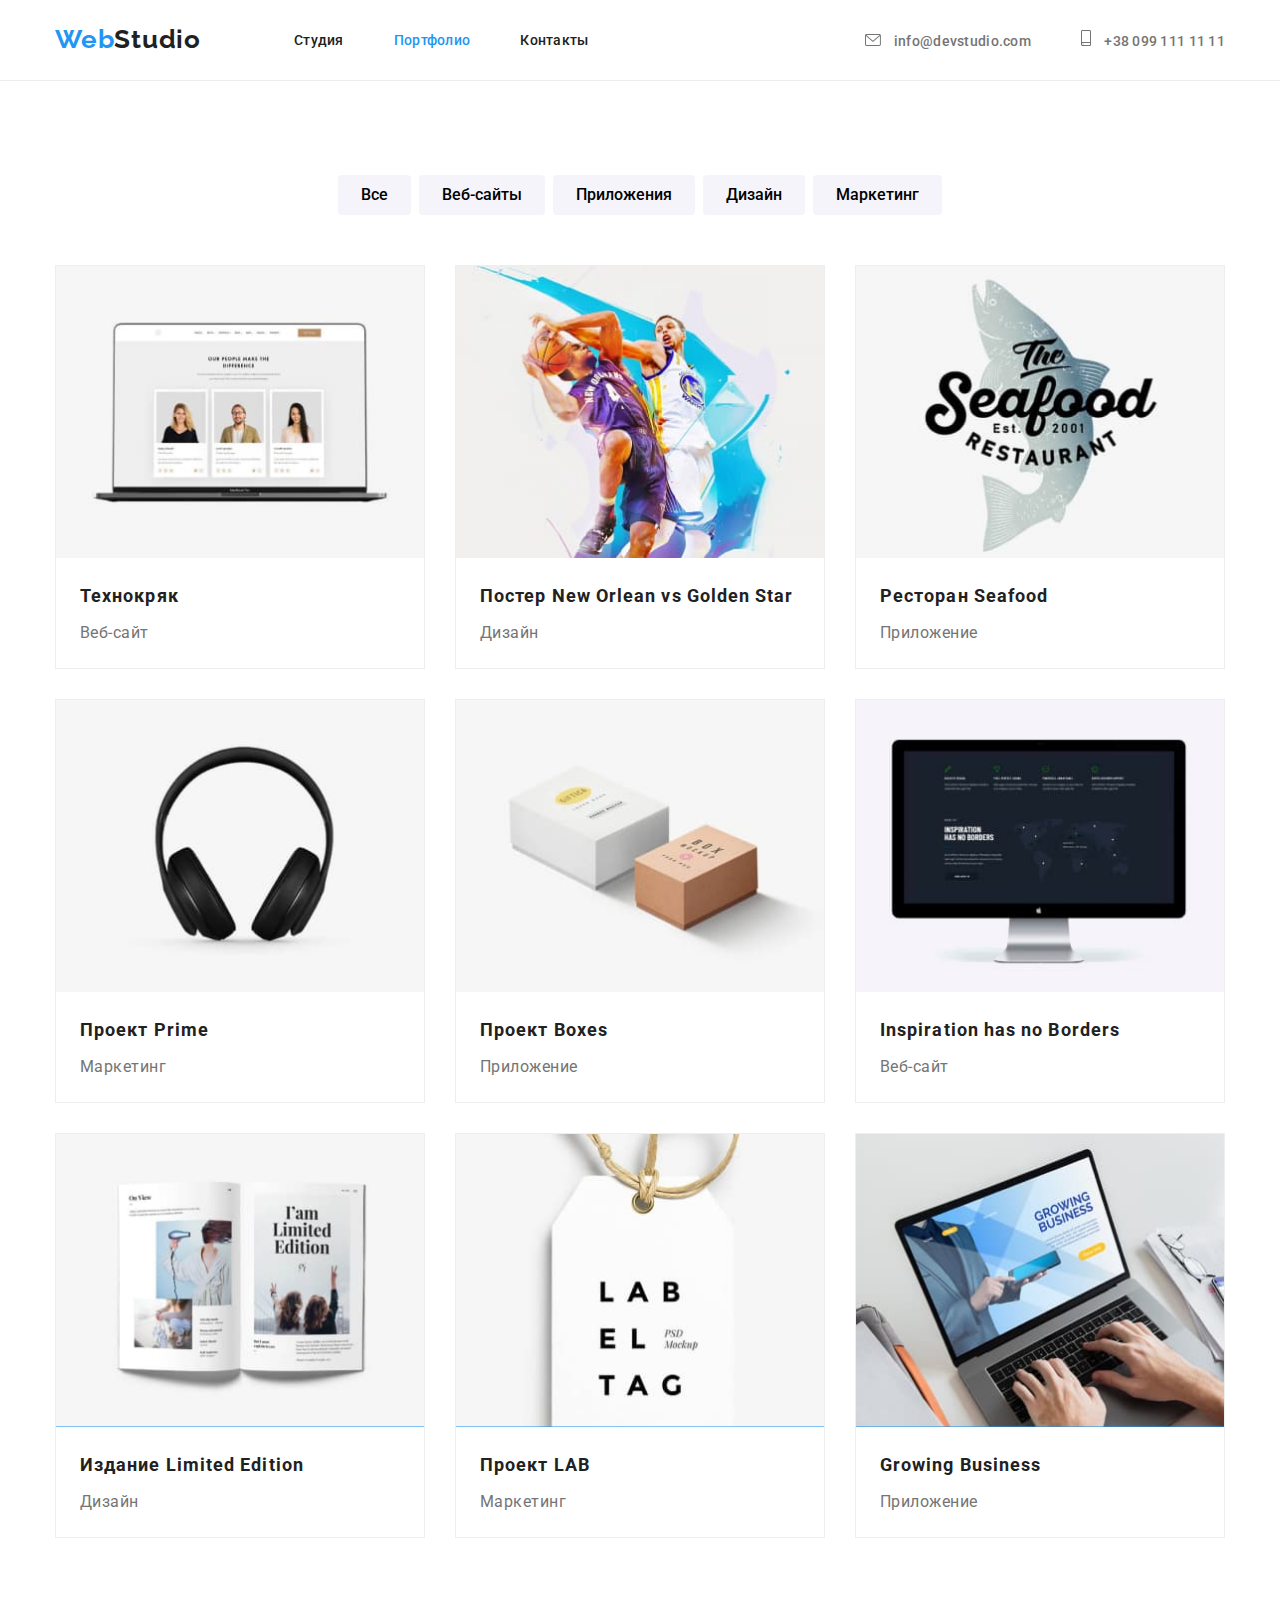
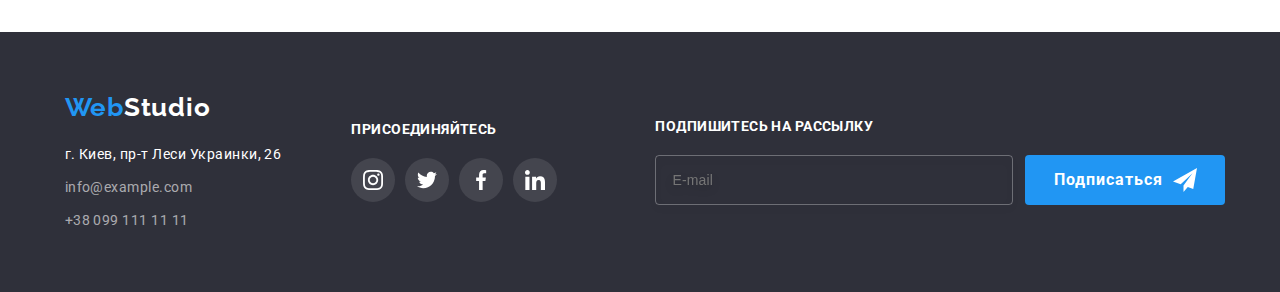
==== commit 57f5774f: "1.4" ====
--- a/portfolio.html
+++ b/portfolio.html
@@ -21,7 +21,7 @@
     <link rel="stylesheet" href="./css/main.min.css" />
   </head>
   <body>
-    <!-- Шапка сайта -->
+    <!-- $$$$$$$$$$$$$$ HEADER $$$$$$$$$$$$$$ -->
     <header>
       <div class="header">
         <div class="container">
@@ -118,7 +118,7 @@
       </div>
     </header>
 
-    <!-- Контент страницы -->
+    <!-- $$$$$$$$$$$$$$ MAIN $$$$$$$$$$$$$$ -->
     <main>
       <section class="portfolio">
         <h1 class="portfolio-name">Наши проекты</h1>
@@ -148,6 +148,7 @@
               </button>
             </li>
           </ul>
+          </div>
 
       <div class="portfolio-projects">
         <div class="container">
@@ -168,9 +169,9 @@
                       <source 
                       srcset="./images/portfolio/portfolio-img1-mob-1x.jpg 1x, 
                       ./images/portfolio/portfolio-img1-mob-2x.jpg 2x"
-                      media="(min-width: 320px)" />
-
-                      <img src="./images/image1.jpg" alt="Макбук" />
+                      media="(min-width: 320px)"/>
+
+                      <img src="./images/image1.jpg" alt="Макбук"/>
                     </picture>
                     <p class="portfolio-overlay">
                       Технокряк это современная площадка распространения
@@ -483,7 +484,7 @@
       </section>
     </main>
 
-    <!-- Футер сайта-->
+    <!-- $$$$$$$$$$$$$$ FOOTER $$$$$$$$$$$$$$ -->
     <footer>
       <div class="footer">
         <div class="container">
--- a/css/main.min.css
+++ b/css/main.min.css
@@ -1,2 +1,2 @@
-html{-webkit-box-sizing:border-box;box-sizing:border-box}*,*::before,*::after{-webkit-box-sizing:inherit;box-sizing:inherit}body{font-family:Roboto, sans-serif;background:#ffffff;color:var(--primary-text-color);letter-spacing:0.03em;margin:0}img{display:block;width:100%;max-width:100%;height:auto}.list{list-style:none;margin:0;padding:0}.container{width:100%;margin:0 auto;padding:0 15px}@media screen and (min-width: 480px){.container{max-width:480px}}@media screen and (min-width: 768px){.container{max-width:768px}}@media screen and (min-width: 1200px){.container{max-width:1200px}}.section{padding-top:60px;padding-bottom:60px}@media screen and (min-width: 1200px){.section{padding-top:94px;padding-bottom:94px}}:root{--primary-text-color: #212121;--title-text-color: #757575;--nav-text-color: #2196f3;--btn-text-color: #ffffff}.visually-hidden{position:absolute;clip:rect(0 0 0 0);width:1px;height:1px;margin:-1px}.portfolio-name{position:absolute;white-space:nowrap;width:1px;height:1px;overflow:hidden;border:0;padding:0;clip:rect(0 0 0 0);-webkit-clip-path:inset(50%);clip-path:inset(50%);margin:-1px}.header{border-bottom:1px solid #ececec}.header__container{height:60px}@media screen and (min-width: 768px){.header__container{height:80px}}.header__container,.site-nav{display:-webkit-box;display:-ms-flexbox;display:flex;-webkit-box-align:center;-ms-flex-align:center;align-items:center;background:#ffffff}.site-nav__logo{padding-bottom:15px;padding-top:15px;font-family:Raleway;font-weight:bold;font-size:24px;line-height:1.166;letter-spacing:0.03em;color:var(--primary-text-color);text-decoration:none}.site-nav__logo:hover,.site-nav__logo:focus{color:var(--nav-text-color);-webkit-transition:color 250ms cubic-bezier(0.4, 0, 0.2, 1);transition:color 250ms cubic-bezier(0.4, 0, 0.2, 1)}@media screen and (min-width: 1200px){.site-nav__logo{font-family:Raleway;font-weight:bold;font-size:26px;line-height:1.2}}.logo{color:var(--nav-text-color)}.site-list{display:none;position:relative;-webkit-transition:background-color 250ms cubic-bezier(0.4, 0, 0.2, 1);transition:background-color 250ms cubic-bezier(0.4, 0, 0.2, 1)}@media screen and (min-width: 768px){.site-list{display:-webkit-box;display:-ms-flexbox;display:flex;margin-left:80px}}@media screen and (min-width: 1200px){.site-list{display:-webkit-box;display:-ms-flexbox;display:flex;margin-left:93px}}.site-list .site-list__item:not(:last-child){margin-right:50px}.site-list .site-nav__link.current{color:var(--nav-text-color)}.site-nav__link{position:relative;display:block;padding-bottom:32px;padding-top:32px;font-weight:500;font-size:14px;line-height:1.2;color:var(--primary-text-color);letter-spacing:0.02em;text-decoration:none;-webkit-transition:color 250ms cubic-bezier(0.4, 0, 0.2, 1);transition:color 250ms cubic-bezier(0.4, 0, 0.2, 1)}.site-nav__link .current::after{content:"";display:block;position:absolute;left:0;bottom:-1px;width:100%;height:4px;border-radius:2px;background-color:var(--nav-text-color)}.site-nav__link:hover,.site-nav__link:focus{color:var(--nav-text-color)}.site-contacts{display:none}@media screen and (min-width: 768px){.site-contacts{display:-webkit-box;display:-ms-flexbox;display:flex;-ms-flex-wrap:wrap;flex-wrap:wrap;margin-left:66px}}@media screen and (min-width: 1200px){.site-contacts{display:-webkit-box;display:-ms-flexbox;display:flex;-webkit-box-align:center;-ms-flex-align:center;align-items:center;margin-left:auto}.site-contacts .site-contacts__item:not(:last-child){margin-right:50px;margin-bottom:0}}@media screen and (min-width: 768px){.site-contacts__item{margin-bottom:10px}.site-contacts__item:last-child{margin-bottom:0}}.site-contacts__link{padding-bottom:32px;padding-top:32px;margin-right:0;white-space:nowrap;font-weight:500;font-size:14px;line-height:1.1;color:var(--title-text-color);letter-spacing:0.02em;text-decoration:none;-webkit-transition:color 250ms cubic-bezier(0.4, 0, 0.2, 1);transition:color 250ms cubic-bezier(0.4, 0, 0.2, 1)}.site-contacts__link:hover,.site-contacts__link:focus{color:var(--nav-text-color)}.site-contacts__icon{margin-right:10px;fill:currentColor;-webkit-transition:background-color 250ms cubic-bezier(0.4, 0, 0.2, 1);transition:background-color 250ms cubic-bezier(0.4, 0, 0.2, 1)}.site-contacts__icon:focus,.site-contacts__icon:hover{color:var(--nav-text-color)}.mob-menu{position:fixed;background:#ffffff;-webkit-box-shadow:0px 4px 8px rgba(0,0,0,0.04),0px 2px 4px rgba(0,0,0,0.08),0px 1px 3px rgba(0,0,0,0.16);box-shadow:0px 4px 8px rgba(0,0,0,0.04),0px 2px 4px rgba(0,0,0,0.08),0px 1px 3px rgba(0,0,0,0.16);top:0;left:0;width:100vw;height:100vh;z-index:1;opacity:1;padding:20px 25px 48px 40px;-webkit-transition:opacity 500ms, visibility 500ms;transition:opacity 500ms, visibility 500ms;-webkit-transform:translate(0);transform:translate(0)}.mob-menu .container{height:100%;display:-webkit-box;display:-ms-flexbox;display:flex;-webkit-box-orient:vertical;-webkit-box-direction:normal;-ms-flex-direction:column;flex-direction:column;-webkit-box-pack:justify;-ms-flex-pack:justify;justify-content:space-between}@media screen and (min-width: 768px){.mob-menu{display:none}}@media screen and (min-width: 1200px){.mob-menu{display:none}}.menu.is-hidden{-webkit-transform:translate(100%);transform:translate(100%);opacity:0}.menu-open-btn{margin-left:auto;background-color:#fff;cursor:pointer;border:none;-webkit-transition:fill 250ms cubic-bezier(0.4, 0, 0.2, 1);transition:fill 250ms cubic-bezier(0.4, 0, 0.2, 1)}.menu-open-btn:hover,.menu-open-btn:focus{fill:var(--nav-text-color)}@media screen and (min-width: 768px){.menu-open-btn{display:none}}@media screen and (min-width: 1200px){.menu-open-btn{display:none}}.menu-close-btn{display:block;margin-left:auto;margin-bottom:8.33px;background-color:#fff;border:none;cursor:pointer;-webkit-transition:fill 250ms cubic-bezier(0.4, 0, 0.2, 1);transition:fill 250ms cubic-bezier(0.4, 0, 0.2, 1)}.menu-close-btn:hover,.menu-close-btn:focus{fill:var(--nav-text-color)}.mob-list{margin-bottom:auto}.mob-list__item{margin-bottom:35.71px}.mob-list__item:last-child{margin-bottom:0}.mob-nav__link{font-weight:500;font-size:40px;line-height:1.175;text-align:center;letter-spacing:0.02em;text-decoration:none;color:#212121;-webkit-transition:color 250ms cubic-bezier(0.4, 0, 0.2, 1);transition:color 250ms cubic-bezier(0.4, 0, 0.2, 1)}.mob-nav__link:hover,.mob-nav__link:focus{color:var(--nav-text-color)}.mob-contacts{margin-bottom:64px}.mob-contacts__item{margin-bottom:32px}.mob-contacts__item:last-child{margin-bottom:0}.mob-contacts__tel{font-weight:500;font-size:34px;line-height:1.176;letter-spacing:0.02em;text-decoration:none;color:#2196f3;-webkit-transition:color 250ms cubic-bezier(0.4, 0, 0.2, 1);transition:color 250ms cubic-bezier(0.4, 0, 0.2, 1)}.mob-contacts__tel:hover,.mob-contacts__tel:focus{color:#757575}.mob-contacts__email{font-weight:500;font-size:24px;line-height:28px;letter-spacing:0.02em;text-decoration:none;color:#757575;-webkit-transition:color 250ms cubic-bezier(0.4, 0, 0.2, 1);transition:color 250ms cubic-bezier(0.4, 0, 0.2, 1)}.mob-contacts__email:hover,.mob-contacts__email:focus{color:var(--nav-text-color)}.mob-social{display:-webkit-box;display:-ms-flexbox;display:flex;-ms-flex-wrap:wrap;flex-wrap:wrap}.mob-social__item{padding-right:10px;border-right:1px solid rgba(33,33,33,0.2);margin-right:20px}.mob-social__item:last-child{margin-right:0;border:none}.mob-social__link{font-weight:500;font-size:18px;line-height:1.222;letter-spacing:0.02em;text-decoration:none;color:#2196f3;-webkit-transition:color 250ms cubic-bezier(0.4, 0, 0.2, 1);transition:color 250ms cubic-bezier(0.4, 0, 0.2, 1)}.mob-social__link:hover,.mob-social__link:focus{color:#757575}.hero{text-align:center;background-image:-webkit-gradient(linear, left top, left bottom, from(rgba(47,48,58,0.4)), to(rgba(47,48,58,0.4))),url("../../images/hero/hero-img-mob-1x.jpg");background-image:linear-gradient(rgba(47,48,58,0.4), rgba(47,48,58,0.4)),url("../../images/hero/hero-img-mob-1x.jpg");background-repeat:no-repeat;background-size:cover;background-position:center;padding-top:118px;padding-bottom:118px}@media (min-device-pixel-ratio: 2), (-webkit-min-device-pixel-ratio: 2), (min-resolution: 192dpi), (min-resolution: 2dppx){.hero{background-image:-webkit-gradient(linear, left top, left bottom, from(rgba(47,48,58,0.4)), to(rgba(47,48,58,0.4))),url("../../images/hero/hero-img-mob-2x.jpg");background-image:linear-gradient(rgba(47,48,58,0.4), rgba(47,48,58,0.4)),url("../../images/hero/hero-img-mob-2x.jpg")}}@media screen and (min-width: 768px){.hero{background-image:-webkit-gradient(linear, left top, left bottom, from(rgba(47,48,58,0.4)), to(rgba(47,48,58,0.4))),url("../../images/hero/hero-img-tab-1x.jpg");background-image:linear-gradient(rgba(47,48,58,0.4), rgba(47,48,58,0.4)),url("../../images/hero/hero-img-tab-1x.jpg")}}@media screen and (min-width: 768px) and (min-device-pixel-ratio: 2), screen and (min-width: 768px) and (-webkit-min-device-pixel-ratio: 2), screen and (min-width: 768px) and (min-resolution: 192dpi), screen and (min-width: 768px) and (min-resolution: 2dppx){.hero{background-image:-webkit-gradient(linear, left top, left bottom, from(rgba(47,48,58,0.4)), to(rgba(47,48,58,0.4))),url("../../images/hero/hero-img-tab-2x.jpg");background-image:linear-gradient(rgba(47,48,58,0.4), rgba(47,48,58,0.4)),url("../../images/hero/hero-img-tab-2x.jpg")}}@media screen and (min-width: 1200px){.hero{background-image:-webkit-gradient(linear, left top, left bottom, from(rgba(47,48,58,0.4)), to(rgba(47,48,58,0.4))),url("../../images/hero/hero-img-desk-1x.jpg");background-image:linear-gradient(rgba(47,48,58,0.4), rgba(47,48,58,0.4)),url("../../images/hero/hero-img-desk-1x.jpg")}}@media screen and (min-width: 1200px) and (min-device-pixel-ratio: 2), screen and (min-width: 1200px) and (-webkit-min-device-pixel-ratio: 2), screen and (min-width: 1200px) and (min-resolution: 192dpi), screen and (min-width: 1200px) and (min-resolution: 2dppx){.hero{background-image:-webkit-gradient(linear, left top, left bottom, from(rgba(47,48,58,0.4)), to(rgba(47,48,58,0.4))),url("../../images/hero/hero-img-desk-2x.jpg");background-image:linear-gradient(rgba(47,48,58,0.4), rgba(47,48,58,0.4)),url("../../images/hero/hero-img-desk-2x.jpg")}}.hero__name{margin-top:0;margin-bottom:30px;font-weight:900;font-size:26px;line-height:1.615;color:var(--btn-text-color);text-align:center;letter-spacing:0.06em;text-transform:uppercase}@media screen and (min-width: 1200px){.hero__name{margin-top:0;margin-bottom:30px;font-weight:900;font-size:44px;line-height:1.363;color:var(--btn-text-color);letter-spacing:0.06em;text-transform:uppercase}}.hero__button{padding:10px 32px;font-family:Roboto;font-size:16px;line-height:1.875;color:var(--btn-text-color);font-weight:bold;letter-spacing:0.06em;background-color:#2196f3;-webkit-box-shadow:0px 4px 4px rgba(0,0,0,0.15);box-shadow:0px 4px 4px rgba(0,0,0,0.15);border-radius:4px;cursor:pointer;border:none;-webkit-transition:background-color 250ms cubic-bezier(0.4, 0, 0.2, 1);transition:background-color 250ms cubic-bezier(0.4, 0, 0.2, 1)}.hero__button:hover,.hero__button:focus{background-color:#188ce8}.backdrop{position:fixed;width:100%;height:100%;top:0;left:0;opacity:1;-webkit-transition:opacity 250ms, visibility 250ms;transition:opacity 250ms, visibility 250ms;background:rgba(0,0,0,0.2)}.backdrop .is-hidden{opacity:0;pointer-events:none}.is-hidden{opacity:0;pointer-events:none;visibility:hidden}.backdrop.is-hidden .modal{-webkit-transform:translate(-50%, -50%) scale(0.5);transform:translate(-50%, -50%) scale(0.5)}.modal{position:absolute;top:50%;left:50%;width:450px;height:609px;padding:40px 40px;-webkit-transform:translate(-50%, -50%) scale(1);transform:translate(-50%, -50%) scale(1);background:#ffffff;-webkit-box-shadow:0px 1px 3px rgba(0,0,0,0.12),0px 1px 1px rgba(0,0,0,0.14),0px 2px 1px rgba(0,0,0,0.2);box-shadow:0px 1px 3px rgba(0,0,0,0.12),0px 1px 1px rgba(0,0,0,0.14),0px 2px 1px rgba(0,0,0,0.2);border-radius:4px;-webkit-transition:-webkit-transform 250ms cubic-bezier(0.4, 0, 0.2, 1);transition:-webkit-transform 250ms cubic-bezier(0.4, 0, 0.2, 1);transition:transform 250ms cubic-bezier(0.4, 0, 0.2, 1);transition:transform 250ms cubic-bezier(0.4, 0, 0.2, 1), -webkit-transform 250ms cubic-bezier(0.4, 0, 0.2, 1)}@media screen and (min-width: 1200px){.modal{width:528px;height:581px;padding:40px 39px 40px 41px}}.modal-form{margin-bottom:10px}.modal-comment{margin-bottom:20px}.modal__close{position:absolute;top:8px;right:8px;width:30px;height:30px;border-radius:50%;cursor:pointer;background-color:transparent;color:var(--btn-text-color);border:1px solid rgba(0,0,0,0.1);-webkit-transition:fill 250ms cubic-bezier(0.4, 0, 0.2, 1);transition:fill 250ms cubic-bezier(0.4, 0, 0.2, 1)}.modal__close:hover,.modal__close:focus{fill:var(--nav-text-color)}.modal__title{font-weight:bolder;font-size:20px;line-height:1.5;text-align:center;margin-top:0;margin-bottom:12px;color:var(--primary-text-color)}@media screen and (min-width: 1200px){.modal__title{font-size:20px;line-height:1.15}}.input-wrap__form{font-size:14px;line-height:1.14;letter-spacing:0.01em;width:100%;height:40px;border:1px solid rgba(117,117,117,0.5);-webkit-box-sizing:border-box;box-sizing:border-box;cursor:pointer;border-radius:4px;padding-left:42px;-webkit-transition:border-color 250ms cubic-bezier(0.4, 0, 0.2, 1);transition:border-color 250ms cubic-bezier(0.4, 0, 0.2, 1)}.input-wrap__form:focus,.input-wrap__form:hover{border-color:var(--nav-text-color);outline:none}.input-wrap__form:hover+.input-wrap__icon{fill:var(--nav-text-color)}.input-wrap__form:focus+.input-wrap__icon{fill:var(--nav-text-color)}.input-wrap{position:relative}.input-wrap__icon{position:absolute;left:12px;top:50%;-webkit-transform:translatey(-50%);transform:translatey(-50%);-webkit-transition:fill 250ms cubic-bezier(0.4, 0, 0.2, 1);transition:fill 250ms cubic-bezier(0.4, 0, 0.2, 1)}.modal-comment__text{font-size:14px;line-height:1.14;letter-spacing:0.01em;width:100%;height:120px;border:1px solid rgba(117,117,117,0.5);border-radius:4px;padding:16px 12px;resize:none;outline:none;cursor:pointer;-webkit-transition:border-color 250ms cubic-bezier(0.4, 0, 0.2, 1);transition:border-color 250ms cubic-bezier(0.4, 0, 0.2, 1)}.modal-comment__text:focus,.modal-comment__text:hover{border-color:var(--nav-text-color)}.modal-comment__text::-webkit-input-placeholder{color:rgba(117,117,117,0.5)}.modal-comment__text:-ms-input-placeholder{color:rgba(117,117,117,0.5)}.modal-comment__text::-ms-input-placeholder{color:rgba(117,117,117,0.5)}.modal-comment__text::placeholder{color:rgba(117,117,117,0.5)}.modal-form__text{display:block;font-size:12px;line-height:1.166;letter-spacing:0.01em;color:#757575;margin-bottom:4px;text-align:left}.modal-check__box{padding-left:13px}.modal-check__icon{position:absolute;left:0;top:50%;-webkit-transform:translatey(-50%);transform:translatey(-50%);fill:transparent;border:2px solid #212121;border-radius:2px;-webkit-transition:fill 250ms cubic-bezier(0.4, 0, 0.2, 1);transition:fill 250ms cubic-bezier(0.4, 0, 0.2, 1)}@media screen and (min-width: 1200px){.modal-check__icon{left:13px}}.modal-check__text{position:relative;font-size:12px;line-height:1.166;letter-spacing:0.03em;color:#757575;-webkit-box-pack:center;-ms-flex-pack:center;justify-content:center;-webkit-box-align:center;-ms-flex-align:center;align-items:center;margin:0}.modal-check__text::before{content:"";width:16px;height:15px;border-radius:2px}@media screen and (min-width: 1200px){.modal-check__text{font-size:14px;line-height:1.714;display:-webkit-box;display:-ms-flexbox;display:flex}}.modal-check__box{margin-right:8px}@media screen and (min-width: 1200px){.modal-check__box{margin-right:10px}}.modal-check__policy:checked+.modal-check__text .modal-check__icon{border:none;background-color:var(--nav-text-color)}.modal-check__policy:checked+.modal-check__text .modal-check__icon{fill:white}.modal-check__document{font-size:12px;line-height:1.166;letter-spacing:0.03em;margin-left:2px;color:var(--nav-text-color);margin:0;cursor:pointer;-webkit-transition:color 250ms cubic-bezier(0.4, 0, 0.2, 1),border-bottom 250ms cubic-bezier(0.4, 0, 0.2, 1);transition:color 250ms cubic-bezier(0.4, 0, 0.2, 1),border-bottom 250ms cubic-bezier(0.4, 0, 0.2, 1)}.modal-check__document:hover,.modal-check__document:focus{color:#188ce8}@media screen and (min-width: 1200px){.modal-check__document{font-size:14px;line-height:1.71}}.modal-check__button{padding:10px 32px;margin-top:30px;font-family:Roboto;font-size:16px;line-height:1.875;color:var(--btn-text-color);font-weight:bold;letter-spacing:0.06em;background:var(--nav-text-color);-webkit-box-shadow:0px 4px 4px rgba(0,0,0,0.15);box-shadow:0px 4px 4px rgba(0,0,0,0.15);border-radius:4px;width:200px;height:50px;border:none;cursor:pointer;-webkit-transition:background-color 250ms cubic-bezier(0.4, 0, 0.2, 1);transition:background-color 250ms cubic-bezier(0.4, 0, 0.2, 1)}.modal-check__button:hover,.modal-check__button:focus{background-color:#188ce8}@media screen and (min-width: 768px){.work{display:-webkit-box;display:-ms-flexbox;display:flex;-ms-flex-wrap:wrap;flex-wrap:wrap;-webkit-box-pack:center;-ms-flex-pack:center;justify-content:center}}@media screen and (min-width: 1200px){.work{display:-webkit-box;display:-ms-flexbox;display:flex;-webkit-box-pack:center;-ms-flex-pack:center;justify-content:center}}.work__item:not(:last-child){margin-bottom:30px}@media screen and (min-width: 768px){.work__item{width:354px}.work__item:nth-child(odd){margin-right:30px}.work__item:nth-child(n+3):nth-child(-n+4){margin-bottom:0}}@media screen and (min-width: 1200px){.work__item{width:270px}.work__item:not(:last-child){margin-right:30px;margin-bottom:0}}.work__icon{display:-webkit-box;display:-ms-flexbox;display:flex;-webkit-box-align:center;-ms-flex-align:center;align-items:center;-webkit-box-pack:center;-ms-flex-pack:center;justify-content:center;content:"";width:100%;height:120px;background-color:#f5f4fa;border-radius:4px;margin-bottom:30px;text-align:center}@media screen and (min-width: 768px){.work__icon{width:354px}}@media screen and (min-width: 1200px){.work__icon{width:270px}}.work__title{margin-top:0;margin-bottom:10px;font-weight:bold;text-align:center;font-size:14px;line-height:1.2;letter-spacing:0.03em;text-transform:uppercase}.work__text{margin-top:0;margin-bottom:0;font-size:14px;line-height:1.7;color:var(--title-text-color)}.work-list__title{margin-top:0;margin-bottom:50px;font-weight:bold;font-size:36px;line-height:1.166;text-align:center}.work-list{padding-bottom:94px;display:none}@media screen and (min-width: 1200px){.work-list{display:-webkit-box;display:-ms-flexbox;display:flex}}.work-list__list{display:-webkit-box;display:-ms-flexbox;display:flex;-webkit-box-pack:center;-ms-flex-pack:center;justify-content:center}.work-list__image{margin-right:30px}.work-list__image:nth-child(3n){margin-right:0}.work-list__name{position:relative}.work-list__text{position:absolute;margin:0;bottom:0;left:0;width:100%;height:70px;padding:27px 27px;font-family:Roboto;font-weight:bold;font-size:14px;line-height:1.2;text-align:center;letter-spacing:0.03em;color:var(--btn-text-color);text-transform:uppercase;background:rgba(47,48,58,0.8)}.command{background:#f5f4fa}@media screen and (min-width: 768px){.command-box{display:-webkit-box;display:-ms-flexbox;display:flex;-ms-flex-wrap:wrap;flex-wrap:wrap;-webkit-box-pack:center;-ms-flex-pack:center;justify-content:center}}@media screen and (min-width: 1200px){.command-box{display:-webkit-box;display:-ms-flexbox;display:flex;-webkit-box-pack:center;-ms-flex-pack:center;justify-content:center}}.command__title{margin-top:0;margin-bottom:30px;font-weight:bold;font-size:28px;line-height:1.178;letter-spacing:0.03em;text-align:center}@media screen and (min-width: 1200px){.command__title{margin-top:0;margin-bottom:50px;font-weight:bold;font-size:36px;line-height:1.166;letter-spacing:0.03em;text-align:center}}.command-box__name{margin-top:30px;margin-bottom:16px}.command-box__title{font-weight:500;font-size:16px;line-height:1.9;text-align:center;letter-spacing:0.03em;margin-bottom:10px;margin-top:0}.command-box__text{font-size:16px;line-height:1.9;text-align:center;letter-spacing:0.03em;color:var(--title-text-color);margin:0;padding:0}.command-box__list{border-radius:0px 0px 4px 4px;padding-bottom:24px;background:#ffffff;list-style:none}.command-box__list:not(:last-child){margin-bottom:30px}@media screen and (min-width: 768px){.command-box__list{width:calc(100% / 2 - 30px);margin-left:30px}.command-box__list:nth-child(odd){margin-left:0}.command-box__list:nth-last-child(2n){margin-top:0}.command-box__list:nth-child(n+3):nth-child(-n+4){margin-bottom:0}}@media screen and (min-width: 1200px){.command-box__list{width:calc(100% / 4 - 30px);margin-left:0}.command-box__list:not(:last-child){margin-right:30px;margin-bottom:0}}.social__list{display:-webkit-box;display:-ms-flexbox;display:flex;-webkit-box-pack:center;-ms-flex-pack:center;justify-content:center}.social__item+.social__item{margin-left:10px}.social__link{display:-webkit-box;display:-ms-flexbox;display:flex;-webkit-box-pack:center;-ms-flex-pack:center;justify-content:center;-webkit-box-align:center;-ms-flex-align:center;align-items:center;width:44px;height:44px;padding:12px;border-radius:50%;color:#afb1b8;-webkit-transition:background-color 250ms cubic-bezier(0.4, 0, 0.2, 1);transition:background-color 250ms cubic-bezier(0.4, 0, 0.2, 1)}.social__link:hover,.social__link:focus{background-color:var(--nav-text-color);color:#ffffff}.social__icon{fill:currentColor;-webkit-transition:color 250ms cubic-bezier(0.4, 0, 0.2, 1);transition:color 250ms cubic-bezier(0.4, 0, 0.2, 1)}.clients__list{display:-webkit-box;display:-ms-flexbox;display:flex;-ms-flex-wrap:wrap;flex-wrap:wrap;color:#afb1b8}@media screen and (min-width: 768px){.clients__list{display:-webkit-box;display:-ms-flexbox;display:flex;-ms-flex-wrap:wrap;flex-wrap:wrap;-webkit-box-pack:center;-ms-flex-pack:center;justify-content:center}}@media screen and (min-width: 1200px){.clients__list{display:-webkit-box;display:-ms-flexbox;display:flex;-ms-flex-wrap:wrap;flex-wrap:wrap;-webkit-box-pack:start;-ms-flex-pack:start;justify-content:start;margin-top:0}}.clients__title{margin-top:0;margin-bottom:30px;font-weight:bold;font-size:28px;line-height:1.178;text-align:center;letter-spacing:0.03em}@media screen and (min-width: 1200px){.clients__title{margin-top:0;margin-bottom:50px;font-weight:bold;font-size:36px;line-height:1.166;text-align:center}}.clients__item{display:-webkit-box;display:-ms-flexbox;display:flex;margin-bottom:30px;fill:#afb1b8}.clients__item:nth-child(2n){margin-right:0}.clients__item:last-child{margin-bottom:0}@media screen and (min-width: 480px){.clients__item{margin-right:30px}.clients__item:nth-child(n+5):nth-child(-n+6){margin-bottom:0}}@media screen and (min-width: 768px){.clients__item{display:-webkit-box;display:-ms-flexbox;display:flex;-ms-flex-wrap:wrap;flex-wrap:wrap}.clients__item:nth-last-child(-n+3){margin-bottom:0}.clients__item:nth-child(n){margin-right:30px}.clients__item:nth-child(3n){margin-right:0}}@media screen and (min-width: 1200px){.clients__item{margin-bottom:0}.clients__item:not(:last-child){margin-right:30px}}.clients__link{display:-webkit-box;display:-ms-flexbox;display:flex;-webkit-box-align:center;-ms-flex-align:center;align-items:center;-webkit-box-pack:center;-ms-flex-pack:center;justify-content:center;width:210px;height:92px;border:1px solid #afb1b8;border-radius:4px;color:#afb1b8;-webkit-transition:background-color 250ms cubic-bezier(0.4, 0, 0.2, 1);transition:background-color 250ms cubic-bezier(0.4, 0, 0.2, 1)}.clients__link:hover,.clients__link:focus{color:var(--nav-text-color);border:1px solid #2196f3}@media screen and (min-width: 768px){.clients__link{width:226px;height:92px}}@media screen and (min-width: 1200px){.clients__link{width:170px;height:92px}}.clients__icon{fill:currentColor;-webkit-transition:color 250ms cubic-bezier(0.4, 0, 0.2, 1);transition:color 250ms cubic-bezier(0.4, 0, 0.2, 1)}.footer{background:#2f303a;padding:60px 0}@media screen and (min-width: 768px){.footer__boxs{display:-webkit-box;display:-ms-flexbox;display:flex;-ms-flex-wrap:wrap;flex-wrap:wrap;-ms-flex-pack:distribute;justify-content:space-around}}@media screen and (min-width: 1200px){.footer__boxs{display:-webkit-box;display:-ms-flexbox;display:flex;-ms-flex-wrap:nowrap;flex-wrap:nowrap;-webkit-box-align:center;-ms-flex-align:center;align-items:center;-webkit-box-pack:center;-ms-flex-pack:center;justify-content:center;padding-left:10px}}.footer__name{-webkit-box-pack:center;-ms-flex-pack:center;justify-content:center;text-align:center}@media screen and (min-width: 768px){.footer__name{display:inline-block;-webkit-box-pack:start;-ms-flex-pack:start;justify-content:start}}@media screen and (min-width: 1200px){.footer__name{margin-right:70px;text-align:start;white-space:nowrap}}.footer__logo{font-family:Raleway;font-weight:bold;font-size:24px;line-height:1.166;letter-spacing:0.03em;color:var(--btn-text-color);text-decoration:none;-webkit-transition:background-color 250ms cubic-bezier(0.4, 0, 0.2, 1);transition:background-color 250ms cubic-bezier(0.4, 0, 0.2, 1)}.footer__logo:hover,.footer__logo:focus{color:var(--nav-text-color);-webkit-transition:color 250ms cubic-bezier(0.4, 0, 0.2, 1);transition:color 250ms cubic-bezier(0.4, 0, 0.2, 1)}@media screen and (min-width: 1200px){.footer__logo{font-family:Raleway;font-weight:bold;font-size:26px;line-height:1.2;letter-spacing:0.03em}}.footer-adress{margin-top:20px;margin-bottom:60px;font-family:Roboto;font-style:normal;font-weight:normal;font-size:14px;line-height:1.7;text-decoration:none}@media screen and (min-width: 1200px){.footer-adress{margin-bottom:0}}.footer-adress__link{line-height:1.7;color:var(--btn-text-color);text-decoration:none;-webkit-transition:background-color 250ms cubic-bezier(0.4, 0, 0.2, 1);transition:background-color 250ms cubic-bezier(0.4, 0, 0.2, 1)}.footer-adress__link:hover,.footer-adress__link:focus{color:var(--nav-text-color);-webkit-transition:color 250ms cubic-bezier(0.4, 0, 0.2, 1);transition:color 250ms cubic-bezier(0.4, 0, 0.2, 1)}.footer-contact,.footer-contact__item{margin-top:9px}.footer-contact__link{color:rgba(255,255,255,0.6);text-decoration:none;-webkit-transition:background-color 250ms cubic-bezier(0.4, 0, 0.2, 1);transition:background-color 250ms cubic-bezier(0.4, 0, 0.2, 1)}.footer-contact__link:hover,.footer-contact__link:focus{color:var(--nav-text-color);-webkit-transition:color 250ms cubic-bezier(0.4, 0, 0.2, 1);transition:color 250ms cubic-bezier(0.4, 0, 0.2, 1)}.footer-social{-webkit-box-pack:center;-ms-flex-pack:center;justify-content:center;text-align:center;margin-bottom:60px}@media screen and (min-width: 768px){.footer-social{margin-bottom:0}}@media screen and (min-width: 1200px){.footer-social{display:-webkit-box;display:-ms-flexbox;display:flex;-webkit-box-orient:vertical;-webkit-box-direction:normal;-ms-flex-direction:column;flex-direction:column;-webkit-box-pack:start;-ms-flex-pack:start;justify-content:flex-start;-webkit-box-align:baseline;-ms-flex-align:baseline;align-items:baseline;margin-right:98px}}.footer-social__name,.footer-email__name{-webkit-box-pack:start;-ms-flex-pack:start;justify-content:flex-start;font-weight:bold;font-size:14px;line-height:1.14;letter-spacing:0.03em;text-transform:uppercase;color:var(--btn-text-color);margin-bottom:20px;margin-top:0}.footer-social__list{display:-webkit-box;display:-ms-flexbox;display:flex;-webkit-box-pack:center;-ms-flex-pack:center;justify-content:center;-webkit-box-align:center;-ms-flex-align:center;align-items:center}.footer-social__item:not(:last-child){margin-right:10px}.footer-social__link{display:block;width:44px;height:44px;border-radius:50%;padding:12px;background-color:rgba(255,255,255,0.1);color:var(--btn-text-color);-webkit-transition:background-color 250ms cubic-bezier(0.4, 0, 0.2, 1);transition:background-color 250ms cubic-bezier(0.4, 0, 0.2, 1)}.footer-social__link:hover,.footer-social__link:focus{background-color:var(--nav-text-color)}.footer-social__icon{fill:currentColor}.footer-email{-webkit-box-pack:center;-ms-flex-pack:center;justify-content:center;text-align:center}@media screen and (min-width: 768px){.footer-email{display:-webkit-box;display:-ms-flexbox;display:flex;-webkit-box-orient:vertical;-webkit-box-direction:normal;-ms-flex-direction:column;flex-direction:column;-webkit-box-pack:center;-ms-flex-pack:center;justify-content:center}}@media screen and (min-width: 1200px){.footer-email{display:-webkit-box;display:-ms-flexbox;display:flex;text-align:start}}@media screen and (min-width: 768px){.footer-box{display:-webkit-box;display:-ms-flexbox;display:flex;-webkit-box-orient:vertical;-webkit-box-direction:normal;-ms-flex-direction:column;flex-direction:column;-webkit-box-align:center;-ms-flex-align:center;align-items:center}}@media screen and (min-width: 1200px){.footer-box{display:-webkit-box;display:-ms-flexbox;display:flex;-webkit-box-orient:horizontal;-webkit-box-direction:normal;-ms-flex-direction:row;flex-direction:row}}.footer-box__button{position:relative;display:-webkit-inline-box;display:-ms-inline-flexbox;display:inline-flex;-webkit-box-align:center;-ms-flex-align:center;align-items:center;padding:10px 28px 10px 29px;width:200px;height:50px;font-family:Roboto;font-size:16px;line-height:1.875;color:var(--btn-text-color);font-weight:bold;letter-spacing:0.06em;background:#2196f3;border-radius:4px;cursor:pointer;border:none;-webkit-transition:background-color 250ms cubic-bezier(0.4, 0, 0.2, 1);transition:background-color 250ms cubic-bezier(0.4, 0, 0.2, 1)}.footer-box__button:hover,.footer-box__button:focus{background-color:#188ce8}.footer-box__icon{position:absolute;right:28px;fill:currentColor}.footer-box__input{font-size:14px;line-height:1.14;letter-spacing:0.01em;color:rgba(255,255,255,0.6);-webkit-box-sizing:border-box;box-sizing:border-box;text-align:left;padding:15px 16px;margin-bottom:20px;width:100%;height:50px;border:1px solid rgba(255,255,255,0.3);-webkit-filter:drop-shadow(0px 4px 4px rgba(0,0,0,0.15));filter:drop-shadow(0px 4px 4px rgba(0,0,0,0.15));background-color:transparent;cursor:pointer;border-radius:4px;-webkit-transition:border-color 250ms cubic-bezier(0.4, 0, 0.2, 1);transition:border-color 250ms cubic-bezier(0.4, 0, 0.2, 1)}.footer-box__input:hover,.footer-box__input:focus{border-color:var(--nav-text-color);outline:none}@media screen and (min-width: 480px){.footer-box__input{width:450px}}@media screen and (min-width: 1200px){.footer-box__input{margin-bottom:0;margin-right:12px;width:358px}}.portfolio{padding-top:60px;padding-bottom:60px}@media screen and (min-width: 1200px){.portfolio{padding-top:94px;padding-bottom:94px}}.portfolio-button{display:-webkit-box;display:-ms-flexbox;display:flex;-ms-flex-wrap:wrap;flex-wrap:wrap;-webkit-box-pack:start;-ms-flex-pack:start;justify-content:start;padding-left:15px}@media screen and (min-width: 768px){.portfolio-button{display:-webkit-box;display:-ms-flexbox;display:flex;-ms-flex-wrap:wrap;flex-wrap:wrap;-webkit-box-pack:center;-ms-flex-pack:center;justify-content:center}}@media screen and (min-width: 1200px){.portfolio-button{display:-webkit-box;display:-ms-flexbox;display:flex;-ms-flex-wrap:wrap;flex-wrap:wrap;-webkit-box-pack:center;-ms-flex-pack:center;justify-content:center}}.portfolio-button-item{padding:6px 22px;margin-right:8px;font-family:Roboto;font-weight:500;font-size:16px;line-height:1.6;background-color:#f5f4fa;border-radius:4px;white-space:nowrap;cursor:pointer;border:1px solid transparent;-webkit-transition:background-color 250ms cubic-bezier(0.4, 0, 0.2, 1);transition:background-color 250ms cubic-bezier(0.4, 0, 0.2, 1)}.portfolio-button-item:hover,.portfolio-button-item:focus{background-color:#2196f3;color:var(--btn-text-color);-webkit-transition:background-color 250ms cubic-bezier(0.4, 0, 0.2, 1),color 250ms cubic-bezier(0.4, 0, 0.2, 1);transition:background-color 250ms cubic-bezier(0.4, 0, 0.2, 1),color 250ms cubic-bezier(0.4, 0, 0.2, 1);-webkit-box-shadow:0px 3px 1px rgba(0,0,0,0.1),0px 1px 2px rgba(0,0,0,0.08),0px 2px 2px rgba(0,0,0,0.12);box-shadow:0px 3px 1px rgba(0,0,0,0.1),0px 1px 2px rgba(0,0,0,0.08),0px 2px 2px rgba(0,0,0,0.12)}.portfolio-btn-list:nth-child(-n+3){margin-bottom:15px}.p-b-t{margin-right:0}.portfolio-projects{margin-top:30px}@media screen and (min-width: 1200px){.portfolio-projects{margin-top:50px}}@media screen and (min-width: 768px){.portfolio-card{display:-webkit-box;display:-ms-flexbox;display:flex;-ms-flex-wrap:wrap;flex-wrap:wrap;margin-right:-30px}}@media screen and (min-width: 1200px){.portfolio-card{display:-webkit-box;display:-ms-flexbox;display:flex;-ms-flex-wrap:wrap;flex-wrap:wrap}}.p-card{text-decoration:none;color:#212121}.portfolio-card-item{border:1px solid #eeeeee;overflow:hidden;margin-bottom:30px}.portfolio-card-item:last-child{margin-bottom:0}@media screen and (min-width: 768px) and (max-width: 1199px){.portfolio-card-item{width:calc(100% / 2 - 30px);margin-right:30px}.portfolio-card-item:nth-child(2n){margin-right:0}.portfolio-card-item:last-child{margin-right:0}}@media screen and (min-width: 1200px){.portfolio-card-item{width:calc(100% / 3 - 30px);margin-right:30px}.portfolio-card-item:nth-child(3n){margin-right:0}.portfolio-card-item:nth-last-child(-n+3){margin-bottom:0}}.portfolio-thumb{position:relative;overflow:hidden}.portfolio-overlay{position:absolute;top:0;left:0;-webkit-transform:translate(-50%, -50%);transform:translate(-50%, -50%);margin:0;width:100%;height:100%;padding:63px 24px;-webkit-transform:translatey(100%);transform:translatey(100%);background:rgba(33,150,243,0.9);font-size:18px;line-height:1.55;letter-spacing:0.03em;color:#ffffff;-webkit-transition:-webkit-transform 250ms cubic-bezier(0.4, 0, 0.2, 1);transition:-webkit-transform 250ms cubic-bezier(0.4, 0, 0.2, 1);transition:transform 250ms cubic-bezier(0.4, 0, 0.2, 1);transition:transform 250ms cubic-bezier(0.4, 0, 0.2, 1), -webkit-transform 250ms cubic-bezier(0.4, 0, 0.2, 1)}.portfolio-card-item:hover .portfolio-overlay{-webkit-transform:translatey(0);transform:translatey(0)}.portfolio-card-item:hover,.portfolio-card-item:focus{-webkit-box-shadow:0px 1px 1px rgba(0,0,0,0.12),0px 4px 4px rgba(0,0,0,0.06),1px 4px 6px rgba(0,0,0,0.16);box-shadow:0px 1px 1px rgba(0,0,0,0.12),0px 4px 4px rgba(0,0,0,0.06),1px 4px 6px rgba(0,0,0,0.16)}.portfolio-overlay-text{font-size:18px;line-height:1.5;letter-spacing:0.03em;color:white}.portfolio-card-nav{margin-bottom:0;padding:20px 24px;border-top:0;background:white}.portfolio-card-name{margin-top:0;margin-bottom:4px;font-weight:bold;font-size:18px;line-height:2;letter-spacing:0.06em}.portfolio-card-theme{margin-top:0;margin-bottom:0;font-size:16px;line-height:1.875;color:var(--title-text-color)}
+html{-webkit-box-sizing:border-box;box-sizing:border-box}*,*::before,*::after{-webkit-box-sizing:inherit;box-sizing:inherit}body{font-family:Roboto, sans-serif;background:#ffffff;color:var(--primary-text-color);letter-spacing:0.03em;margin:0}img{display:block;width:100%;max-width:100%;height:auto}.list{list-style:none;margin:0;padding:0}.container{width:100%;margin:0 auto;padding:0 15px}@media screen and (min-width: 480px){.container{max-width:480px}}@media screen and (min-width: 768px){.container{max-width:768px}}@media screen and (min-width: 1200px){.container{max-width:1200px}}.section{padding-top:60px;padding-bottom:60px}@media screen and (min-width: 1200px){.section{padding-top:94px;padding-bottom:94px}}:root{--primary-text-color: #212121;--title-text-color: #757575;--nav-text-color: #2196f3;--btn-text-color: #ffffff}.visually-hidden{position:absolute;clip:rect(0 0 0 0);width:1px;height:1px;margin:-1px}.portfolio-name{position:absolute;white-space:nowrap;width:1px;height:1px;overflow:hidden;border:0;padding:0;clip:rect(0 0 0 0);-webkit-clip-path:inset(50%);clip-path:inset(50%);margin:-1px}.header{border-bottom:1px solid #ececec}.header__container{height:60px}@media screen and (min-width: 768px){.header__container{height:80px}}.header__container,.site-nav{display:-webkit-box;display:-ms-flexbox;display:flex;-webkit-box-align:center;-ms-flex-align:center;align-items:center;background:#ffffff}.site-nav__logo{padding-bottom:15px;padding-top:15px;font-family:Raleway;font-weight:bold;font-size:24px;line-height:1.166;letter-spacing:0.03em;color:var(--primary-text-color);text-decoration:none}.site-nav__logo:hover,.site-nav__logo:focus{color:var(--nav-text-color);-webkit-transition:color 250ms cubic-bezier(0.4, 0, 0.2, 1);transition:color 250ms cubic-bezier(0.4, 0, 0.2, 1)}@media screen and (min-width: 1200px){.site-nav__logo{font-family:Raleway;font-weight:bold;font-size:26px;line-height:1.2}}.logo{color:var(--nav-text-color)}.site-list{display:none;position:relative;-webkit-transition:background-color 250ms cubic-bezier(0.4, 0, 0.2, 1);transition:background-color 250ms cubic-bezier(0.4, 0, 0.2, 1)}@media screen and (min-width: 768px){.site-list{display:-webkit-box;display:-ms-flexbox;display:flex;margin-left:80px}}@media screen and (min-width: 1200px){.site-list{display:-webkit-box;display:-ms-flexbox;display:flex;margin-left:93px}}.site-list .site-list__item:not(:last-child){margin-right:50px}.site-list .site-nav__link.current{color:var(--nav-text-color)}.site-nav__link{position:relative;display:block;padding-bottom:32px;padding-top:32px;font-weight:500;font-size:14px;line-height:1.2;color:var(--primary-text-color);letter-spacing:0.02em;text-decoration:none;-webkit-transition:color 250ms cubic-bezier(0.4, 0, 0.2, 1);transition:color 250ms cubic-bezier(0.4, 0, 0.2, 1)}.site-nav__link .current::after{content:"";display:block;position:absolute;left:0;bottom:-1px;width:100%;height:4px;border-radius:2px;background-color:var(--nav-text-color)}.site-nav__link:hover,.site-nav__link:focus{color:var(--nav-text-color)}.site-contacts{display:none}@media screen and (min-width: 768px){.site-contacts{display:-webkit-box;display:-ms-flexbox;display:flex;-ms-flex-wrap:wrap;flex-wrap:wrap;margin-left:66px}}@media screen and (min-width: 1200px){.site-contacts{display:-webkit-box;display:-ms-flexbox;display:flex;-webkit-box-align:center;-ms-flex-align:center;align-items:center;margin-left:auto}.site-contacts .site-contacts__item:not(:last-child){margin-right:50px;margin-bottom:0}}@media screen and (min-width: 768px){.site-contacts__item{margin-bottom:10px}.site-contacts__item:last-child{margin-bottom:0}}.site-contacts__link{padding-bottom:32px;padding-top:32px;margin-right:0;white-space:nowrap;font-weight:500;font-size:14px;line-height:1.1;color:var(--title-text-color);letter-spacing:0.02em;text-decoration:none;-webkit-transition:color 250ms cubic-bezier(0.4, 0, 0.2, 1);transition:color 250ms cubic-bezier(0.4, 0, 0.2, 1)}.site-contacts__link:hover,.site-contacts__link:focus{color:var(--nav-text-color)}.site-contacts__icon{margin-right:10px;fill:currentColor;-webkit-transition:background-color 250ms cubic-bezier(0.4, 0, 0.2, 1);transition:background-color 250ms cubic-bezier(0.4, 0, 0.2, 1)}.site-contacts__icon:focus,.site-contacts__icon:hover{color:var(--nav-text-color)}.mob-menu{position:fixed;background:#ffffff;-webkit-box-shadow:0px 4px 8px rgba(0,0,0,0.04),0px 2px 4px rgba(0,0,0,0.08),0px 1px 3px rgba(0,0,0,0.16);box-shadow:0px 4px 8px rgba(0,0,0,0.04),0px 2px 4px rgba(0,0,0,0.08),0px 1px 3px rgba(0,0,0,0.16);top:0;left:0;width:100vw;height:100vh;z-index:1;opacity:1;padding:20px 25px 48px 40px;-webkit-transition:opacity 500ms, visibility 500ms;transition:opacity 500ms, visibility 500ms;-webkit-transform:translate(0);transform:translate(0)}.mob-menu .container{height:100%;display:-webkit-box;display:-ms-flexbox;display:flex;-webkit-box-orient:vertical;-webkit-box-direction:normal;-ms-flex-direction:column;flex-direction:column;-webkit-box-pack:justify;-ms-flex-pack:justify;justify-content:space-between}@media screen and (min-width: 768px){.mob-menu{display:none}}@media screen and (min-width: 1200px){.mob-menu{display:none}}.menu.is-hidden{-webkit-transform:translate(100%);transform:translate(100%);opacity:0}.menu-open-btn{margin-left:auto;background-color:#fff;cursor:pointer;border:none;-webkit-transition:fill 250ms cubic-bezier(0.4, 0, 0.2, 1);transition:fill 250ms cubic-bezier(0.4, 0, 0.2, 1)}.menu-open-btn:hover,.menu-open-btn:focus{fill:var(--nav-text-color)}@media screen and (min-width: 768px){.menu-open-btn{display:none}}@media screen and (min-width: 1200px){.menu-open-btn{display:none}}.menu-close-btn{display:block;margin-left:auto;margin-bottom:8.33px;background-color:#fff;border:none;cursor:pointer;-webkit-transition:fill 250ms cubic-bezier(0.4, 0, 0.2, 1);transition:fill 250ms cubic-bezier(0.4, 0, 0.2, 1)}.menu-close-btn:hover,.menu-close-btn:focus{fill:var(--nav-text-color)}.mob-list{margin-bottom:auto}.mob-list__item{margin-bottom:35.71px}.mob-list__item:last-child{margin-bottom:0}.mob-nav__link{font-weight:500;font-size:40px;line-height:1.175;text-align:center;letter-spacing:0.02em;text-decoration:none;color:#212121;-webkit-transition:color 250ms cubic-bezier(0.4, 0, 0.2, 1);transition:color 250ms cubic-bezier(0.4, 0, 0.2, 1)}.mob-nav__link:hover,.mob-nav__link:focus{color:var(--nav-text-color)}.mob-contacts{margin-bottom:64px}.mob-contacts__item{margin-bottom:32px}.mob-contacts__item:last-child{margin-bottom:0}.mob-contacts__tel{font-weight:500;font-size:34px;line-height:1.176;letter-spacing:0.02em;text-decoration:none;color:#2196f3;-webkit-transition:color 250ms cubic-bezier(0.4, 0, 0.2, 1);transition:color 250ms cubic-bezier(0.4, 0, 0.2, 1)}.mob-contacts__tel:hover,.mob-contacts__tel:focus{color:#757575}.mob-contacts__email{font-weight:500;font-size:24px;line-height:28px;letter-spacing:0.02em;text-decoration:none;color:#757575;-webkit-transition:color 250ms cubic-bezier(0.4, 0, 0.2, 1);transition:color 250ms cubic-bezier(0.4, 0, 0.2, 1)}.mob-contacts__email:hover,.mob-contacts__email:focus{color:var(--nav-text-color)}.mob-social{display:-webkit-box;display:-ms-flexbox;display:flex;-ms-flex-wrap:wrap;flex-wrap:wrap}.mob-social__item{padding-right:10px;border-right:1px solid rgba(33,33,33,0.2);margin-right:20px}.mob-social__item:last-child{margin-right:0;border:none}.mob-social__link{font-weight:500;font-size:18px;line-height:1.222;letter-spacing:0.02em;text-decoration:none;color:#2196f3;-webkit-transition:color 250ms cubic-bezier(0.4, 0, 0.2, 1);transition:color 250ms cubic-bezier(0.4, 0, 0.2, 1)}.mob-social__link:hover,.mob-social__link:focus{color:#757575}.hero{text-align:center;background-image:-webkit-gradient(linear, left top, left bottom, from(rgba(47,48,58,0.4)), to(rgba(47,48,58,0.4))),url("../../images/hero/hero-img-mob-1x.jpg");background-image:linear-gradient(rgba(47,48,58,0.4), rgba(47,48,58,0.4)),url("../../images/hero/hero-img-mob-1x.jpg");background-repeat:no-repeat;background-size:cover;background-position:center;padding-top:118px;padding-bottom:118px}@media (min-device-pixel-ratio: 2), (-webkit-min-device-pixel-ratio: 2), (min-resolution: 192dpi), (min-resolution: 2dppx){.hero{background-image:-webkit-gradient(linear, left top, left bottom, from(rgba(47,48,58,0.4)), to(rgba(47,48,58,0.4))),url("../../images/hero/hero-img-mob-2x.jpg");background-image:linear-gradient(rgba(47,48,58,0.4), rgba(47,48,58,0.4)),url("../../images/hero/hero-img-mob-2x.jpg")}}@media screen and (min-width: 768px){.hero{background-image:-webkit-gradient(linear, left top, left bottom, from(rgba(47,48,58,0.4)), to(rgba(47,48,58,0.4))),url("../../images/hero/hero-img-tab-1x.jpg");background-image:linear-gradient(rgba(47,48,58,0.4), rgba(47,48,58,0.4)),url("../../images/hero/hero-img-tab-1x.jpg")}}@media screen and (min-width: 768px) and (min-device-pixel-ratio: 2), screen and (min-width: 768px) and (-webkit-min-device-pixel-ratio: 2), screen and (min-width: 768px) and (min-resolution: 192dpi), screen and (min-width: 768px) and (min-resolution: 2dppx){.hero{background-image:-webkit-gradient(linear, left top, left bottom, from(rgba(47,48,58,0.4)), to(rgba(47,48,58,0.4))),url("../../images/hero/hero-img-tab-2x.jpg");background-image:linear-gradient(rgba(47,48,58,0.4), rgba(47,48,58,0.4)),url("../../images/hero/hero-img-tab-2x.jpg")}}@media screen and (min-width: 1200px){.hero{padding-top:200px;padding-bottom:200px;background-image:-webkit-gradient(linear, left top, left bottom, from(rgba(47,48,58,0.4)), to(rgba(47,48,58,0.4))),url("../../images/hero/hero-img-desk-1x.jpg");background-image:linear-gradient(rgba(47,48,58,0.4), rgba(47,48,58,0.4)),url("../../images/hero/hero-img-desk-1x.jpg")}}@media screen and (min-width: 1200px) and (min-device-pixel-ratio: 2), screen and (min-width: 1200px) and (-webkit-min-device-pixel-ratio: 2), screen and (min-width: 1200px) and (min-resolution: 192dpi), screen and (min-width: 1200px) and (min-resolution: 2dppx){.hero{padding-top:200px;padding-bottom:200px;background-image:-webkit-gradient(linear, left top, left bottom, from(rgba(47,48,58,0.4)), to(rgba(47,48,58,0.4))),url("../../images/hero/hero-img-desk-2x.jpg");background-image:linear-gradient(rgba(47,48,58,0.4), rgba(47,48,58,0.4)),url("../../images/hero/hero-img-desk-2x.jpg")}}.hero__name{margin-top:0;margin-bottom:30px;font-weight:900;font-size:26px;line-height:1.615;color:var(--btn-text-color);text-align:center;letter-spacing:0.06em;text-transform:uppercase}@media screen and (min-width: 1200px){.hero__name{margin-top:0;margin-bottom:30px;font-weight:900;font-size:44px;line-height:1.363;color:var(--btn-text-color);letter-spacing:0.06em;text-transform:uppercase}}.hero__button{padding:10px 32px;font-family:Roboto;font-size:16px;line-height:1.875;color:var(--btn-text-color);font-weight:bold;letter-spacing:0.06em;background-color:#2196f3;-webkit-box-shadow:0px 4px 4px rgba(0,0,0,0.15);box-shadow:0px 4px 4px rgba(0,0,0,0.15);border-radius:4px;cursor:pointer;border:none;-webkit-transition:background-color 250ms cubic-bezier(0.4, 0, 0.2, 1);transition:background-color 250ms cubic-bezier(0.4, 0, 0.2, 1)}.hero__button:hover,.hero__button:focus{background-color:#188ce8}.backdrop{position:fixed;width:100%;height:100%;top:0;left:0;opacity:1;-webkit-transition:opacity 250ms, visibility 250ms;transition:opacity 250ms, visibility 250ms;background:rgba(0,0,0,0.2)}.backdrop .is-hidden{opacity:0;pointer-events:none}.is-hidden{opacity:0;pointer-events:none;visibility:hidden}.backdrop.is-hidden .modal{-webkit-transform:translate(-50%, -50%) scale(0.5);transform:translate(-50%, -50%) scale(0.5)}.modal{position:absolute;top:50%;left:50%;width:450px;height:609px;padding:40px 40px;-webkit-transform:translate(-50%, -50%) scale(1);transform:translate(-50%, -50%) scale(1);background:#ffffff;-webkit-box-shadow:0px 1px 3px rgba(0,0,0,0.12),0px 1px 1px rgba(0,0,0,0.14),0px 2px 1px rgba(0,0,0,0.2);box-shadow:0px 1px 3px rgba(0,0,0,0.12),0px 1px 1px rgba(0,0,0,0.14),0px 2px 1px rgba(0,0,0,0.2);border-radius:4px;-webkit-transition:-webkit-transform 250ms cubic-bezier(0.4, 0, 0.2, 1);transition:-webkit-transform 250ms cubic-bezier(0.4, 0, 0.2, 1);transition:transform 250ms cubic-bezier(0.4, 0, 0.2, 1);transition:transform 250ms cubic-bezier(0.4, 0, 0.2, 1), -webkit-transform 250ms cubic-bezier(0.4, 0, 0.2, 1)}@media screen and (min-width: 1200px){.modal{width:528px;height:581px;padding:40px 39px 40px 41px}}.modal-form{margin-bottom:10px}.modal-comment{margin-bottom:20px}.modal__close{position:absolute;top:8px;right:8px;width:30px;height:30px;border-radius:50%;cursor:pointer;background-color:transparent;color:var(--btn-text-color);border:1px solid rgba(0,0,0,0.1);-webkit-transition:fill 250ms cubic-bezier(0.4, 0, 0.2, 1);transition:fill 250ms cubic-bezier(0.4, 0, 0.2, 1)}.modal__close:hover,.modal__close:focus{fill:var(--nav-text-color)}.modal__title{font-weight:bolder;font-size:20px;line-height:1.5;text-align:center;margin-top:0;margin-bottom:12px;color:var(--primary-text-color)}@media screen and (min-width: 1200px){.modal__title{font-size:20px;line-height:1.15}}.input-wrap__form{font-size:14px;line-height:1.14;letter-spacing:0.01em;width:100%;height:40px;border:1px solid rgba(117,117,117,0.5);-webkit-box-sizing:border-box;box-sizing:border-box;cursor:pointer;border-radius:4px;padding-left:42px;-webkit-transition:border-color 250ms cubic-bezier(0.4, 0, 0.2, 1);transition:border-color 250ms cubic-bezier(0.4, 0, 0.2, 1)}.input-wrap__form:focus,.input-wrap__form:hover{border-color:var(--nav-text-color);outline:none}.input-wrap__form:hover+.input-wrap__icon{fill:var(--nav-text-color)}.input-wrap__form:focus+.input-wrap__icon{fill:var(--nav-text-color)}.input-wrap{position:relative}.input-wrap__icon{position:absolute;left:12px;top:50%;-webkit-transform:translatey(-50%);transform:translatey(-50%);-webkit-transition:fill 250ms cubic-bezier(0.4, 0, 0.2, 1);transition:fill 250ms cubic-bezier(0.4, 0, 0.2, 1)}.modal-comment__text{font-size:14px;line-height:1.14;letter-spacing:0.01em;width:100%;height:120px;border:1px solid rgba(117,117,117,0.5);border-radius:4px;padding:16px 12px;resize:none;outline:none;cursor:pointer;-webkit-transition:border-color 250ms cubic-bezier(0.4, 0, 0.2, 1);transition:border-color 250ms cubic-bezier(0.4, 0, 0.2, 1)}.modal-comment__text:focus,.modal-comment__text:hover{border-color:var(--nav-text-color)}.modal-comment__text::-webkit-input-placeholder{color:rgba(117,117,117,0.5)}.modal-comment__text:-ms-input-placeholder{color:rgba(117,117,117,0.5)}.modal-comment__text::-ms-input-placeholder{color:rgba(117,117,117,0.5)}.modal-comment__text::placeholder{color:rgba(117,117,117,0.5)}.modal-form__text{display:block;font-size:12px;line-height:1.166;letter-spacing:0.01em;color:#757575;margin-bottom:4px;text-align:left}.modal-check__box{padding-left:13px}.modal-check__icon{position:absolute;left:0;top:50%;-webkit-transform:translatey(-50%);transform:translatey(-50%);fill:transparent;border:2px solid #212121;border-radius:2px;-webkit-transition:fill 250ms cubic-bezier(0.4, 0, 0.2, 1);transition:fill 250ms cubic-bezier(0.4, 0, 0.2, 1)}@media screen and (min-width: 1200px){.modal-check__icon{left:13px}}.modal-check__text{position:relative;font-size:12px;line-height:1.166;letter-spacing:0.03em;color:#757575;-webkit-box-pack:center;-ms-flex-pack:center;justify-content:center;-webkit-box-align:center;-ms-flex-align:center;align-items:center;margin:0}.modal-check__text::before{content:"";width:16px;height:15px;border-radius:2px}@media screen and (min-width: 1200px){.modal-check__text{font-size:14px;line-height:1.714;display:-webkit-box;display:-ms-flexbox;display:flex}}.modal-check__box{margin-right:8px}@media screen and (min-width: 1200px){.modal-check__box{margin-right:10px}}.modal-check__policy:checked+.modal-check__text .modal-check__icon{border:none;background-color:var(--nav-text-color)}.modal-check__policy:checked+.modal-check__text .modal-check__icon{fill:white}.modal-check__document{font-size:12px;line-height:1.166;letter-spacing:0.03em;margin-left:2px;color:var(--nav-text-color);margin:0;cursor:pointer;-webkit-transition:color 250ms cubic-bezier(0.4, 0, 0.2, 1),border-bottom 250ms cubic-bezier(0.4, 0, 0.2, 1);transition:color 250ms cubic-bezier(0.4, 0, 0.2, 1),border-bottom 250ms cubic-bezier(0.4, 0, 0.2, 1)}.modal-check__document:hover,.modal-check__document:focus{color:#188ce8}@media screen and (min-width: 1200px){.modal-check__document{font-size:14px;line-height:1.71}}.modal-check__button{padding:10px 32px;margin-top:30px;font-family:Roboto;font-size:16px;line-height:1.875;color:var(--btn-text-color);font-weight:bold;letter-spacing:0.06em;background:var(--nav-text-color);-webkit-box-shadow:0px 4px 4px rgba(0,0,0,0.15);box-shadow:0px 4px 4px rgba(0,0,0,0.15);border-radius:4px;width:200px;height:50px;border:none;cursor:pointer;-webkit-transition:background-color 250ms cubic-bezier(0.4, 0, 0.2, 1);transition:background-color 250ms cubic-bezier(0.4, 0, 0.2, 1)}.modal-check__button:hover,.modal-check__button:focus{background-color:#188ce8}@media screen and (min-width: 768px){.work{display:-webkit-box;display:-ms-flexbox;display:flex;-ms-flex-wrap:wrap;flex-wrap:wrap;-webkit-box-pack:center;-ms-flex-pack:center;justify-content:center}}@media screen and (min-width: 1200px){.work{display:-webkit-box;display:-ms-flexbox;display:flex;-webkit-box-pack:center;-ms-flex-pack:center;justify-content:center}}.work__item:not(:last-child){margin-bottom:30px}@media screen and (min-width: 768px){.work__item{width:354px}.work__item:nth-child(odd){margin-right:30px}.work__item:nth-child(n+3):nth-child(-n+4){margin-bottom:0}}@media screen and (min-width: 1200px){.work__item{width:270px}.work__item:not(:last-child){margin-right:30px;margin-bottom:0}}.work__icon{display:-webkit-box;display:-ms-flexbox;display:flex;-webkit-box-align:center;-ms-flex-align:center;align-items:center;-webkit-box-pack:center;-ms-flex-pack:center;justify-content:center;content:"";width:100%;height:120px;background-color:#f5f4fa;border-radius:4px;margin-bottom:30px;text-align:center}@media screen and (min-width: 768px){.work__icon{width:354px}}@media screen and (min-width: 1200px){.work__icon{width:270px}}.work__title{margin-top:0;margin-bottom:10px;font-weight:bold;text-align:center;font-size:14px;line-height:1.2;letter-spacing:0.03em;text-transform:uppercase}@media screen and (min-width: 768px){.work__title{text-align:start}}.work__text{margin-top:0;margin-bottom:0;font-size:14px;line-height:1.7;color:var(--title-text-color)}.work-list__title{margin-top:0;margin-bottom:50px;font-weight:bold;font-size:36px;line-height:1.166;text-align:center}.work-list{padding-bottom:94px;display:none}@media screen and (min-width: 1200px){.work-list{display:-webkit-box;display:-ms-flexbox;display:flex}}.work-list__list{display:-webkit-box;display:-ms-flexbox;display:flex;-webkit-box-pack:center;-ms-flex-pack:center;justify-content:center}.work-list__image{margin-right:30px}.work-list__image:nth-child(3n){margin-right:0}.work-list__name{position:relative}.work-list__text{position:absolute;margin:0;bottom:0;left:0;width:100%;height:70px;padding:27px 27px;font-family:Roboto;font-weight:bold;font-size:14px;line-height:1.2;text-align:center;letter-spacing:0.03em;color:var(--btn-text-color);text-transform:uppercase;background:rgba(47,48,58,0.8)}.command{background:#f5f4fa}@media screen and (min-width: 768px){.command-box{display:-webkit-box;display:-ms-flexbox;display:flex;-ms-flex-wrap:wrap;flex-wrap:wrap;-webkit-box-pack:center;-ms-flex-pack:center;justify-content:center}}@media screen and (min-width: 1200px){.command-box{display:-webkit-box;display:-ms-flexbox;display:flex;-webkit-box-pack:center;-ms-flex-pack:center;justify-content:center}}.command__title{margin-top:0;margin-bottom:30px;font-weight:bold;font-size:28px;line-height:1.178;letter-spacing:0.03em;text-align:center}@media screen and (min-width: 1200px){.command__title{margin-top:0;margin-bottom:50px;font-weight:bold;font-size:36px;line-height:1.166;letter-spacing:0.03em;text-align:center}}.command-box__name{margin-top:30px;margin-bottom:16px}.command-box__title{font-weight:500;font-size:16px;line-height:1.9;text-align:center;letter-spacing:0.03em;margin-bottom:10px;margin-top:0}.command-box__text{font-size:16px;line-height:1.9;text-align:center;letter-spacing:0.03em;color:var(--title-text-color);margin:0;padding:0}.command-box__list{border-radius:0px 0px 4px 4px;padding-bottom:24px;background:#ffffff;-webkit-box-shadow:0px 2px 2px 1px rgba(0,0,0,0.2);box-shadow:0px 2px 2px 1px rgba(0,0,0,0.2);list-style:none}.command-box__list:not(:last-child){margin-bottom:30px}@media screen and (min-width: 768px){.command-box__list{width:calc(100% / 2 - 30px);margin-left:30px}.command-box__list:nth-child(odd){margin-left:0}.command-box__list:nth-last-child(2n){margin-top:0}.command-box__list:nth-child(n+3):nth-child(-n+4){margin-bottom:0}}@media screen and (min-width: 1200px){.command-box__list{width:calc(100% / 4 - 30px);margin-left:0}.command-box__list:not(:last-child){margin-right:30px;margin-bottom:0}}.social__list{display:-webkit-box;display:-ms-flexbox;display:flex;-webkit-box-pack:center;-ms-flex-pack:center;justify-content:center}.social__item+.social__item{margin-left:10px}.social__link{display:-webkit-box;display:-ms-flexbox;display:flex;-webkit-box-pack:center;-ms-flex-pack:center;justify-content:center;-webkit-box-align:center;-ms-flex-align:center;align-items:center;width:44px;height:44px;padding:12px;border-radius:50%;color:#afb1b8;-webkit-transition:background-color 250ms cubic-bezier(0.4, 0, 0.2, 1);transition:background-color 250ms cubic-bezier(0.4, 0, 0.2, 1)}.social__link:hover,.social__link:focus{background-color:var(--nav-text-color);color:#ffffff}.social__icon{fill:currentColor;-webkit-transition:color 250ms cubic-bezier(0.4, 0, 0.2, 1);transition:color 250ms cubic-bezier(0.4, 0, 0.2, 1)}.clients__list{display:-webkit-box;display:-ms-flexbox;display:flex;-ms-flex-wrap:wrap;flex-wrap:wrap;color:#afb1b8}@media screen and (min-width: 768px){.clients__list{display:-webkit-box;display:-ms-flexbox;display:flex;-ms-flex-wrap:wrap;flex-wrap:wrap;-webkit-box-pack:center;-ms-flex-pack:center;justify-content:center}}@media screen and (min-width: 1200px){.clients__list{display:-webkit-box;display:-ms-flexbox;display:flex;-ms-flex-wrap:wrap;flex-wrap:wrap;-webkit-box-pack:start;-ms-flex-pack:start;justify-content:start;margin-top:0}}.clients__title{margin-top:0;margin-bottom:30px;font-weight:bold;font-size:28px;line-height:1.178;text-align:center;letter-spacing:0.03em}@media screen and (min-width: 1200px){.clients__title{margin-top:0;margin-bottom:50px;font-weight:bold;font-size:36px;line-height:1.166;text-align:center}}.clients__item{display:-webkit-box;display:-ms-flexbox;display:flex;margin-bottom:30px;fill:#afb1b8}.clients__item:nth-child(2n){margin-right:0}.clients__item:last-child{margin-bottom:0}@media screen and (min-width: 480px){.clients__item{margin-right:30px}.clients__item:nth-child(n+5):nth-child(-n+6){margin-bottom:0}}@media screen and (min-width: 768px){.clients__item{display:-webkit-box;display:-ms-flexbox;display:flex;-ms-flex-wrap:wrap;flex-wrap:wrap}.clients__item:nth-last-child(-n+3){margin-bottom:0}.clients__item:nth-child(n){margin-right:30px}.clients__item:nth-child(3n){margin-right:0}}@media screen and (min-width: 1200px){.clients__item{margin-bottom:0}.clients__item:not(:last-child){margin-right:30px}}.clients__link{display:-webkit-box;display:-ms-flexbox;display:flex;-webkit-box-align:center;-ms-flex-align:center;align-items:center;-webkit-box-pack:center;-ms-flex-pack:center;justify-content:center;width:210px;height:92px;border:1px solid #afb1b8;border-radius:4px;color:#afb1b8;-webkit-transition:background-color 250ms cubic-bezier(0.4, 0, 0.2, 1);transition:background-color 250ms cubic-bezier(0.4, 0, 0.2, 1)}.clients__link:hover,.clients__link:focus{color:var(--nav-text-color);border:1px solid #2196f3}@media screen and (min-width: 768px){.clients__link{width:226px;height:92px}}@media screen and (min-width: 1200px){.clients__link{width:170px;height:92px}}.clients__icon{fill:currentColor;-webkit-transition:color 250ms cubic-bezier(0.4, 0, 0.2, 1);transition:color 250ms cubic-bezier(0.4, 0, 0.2, 1)}.footer{background:#2f303a;padding:60px 0}@media screen and (min-width: 768px){.footer__boxs{display:-webkit-box;display:-ms-flexbox;display:flex;-ms-flex-wrap:wrap;flex-wrap:wrap;-ms-flex-pack:distribute;justify-content:space-around}}@media screen and (min-width: 1200px){.footer__boxs{display:-webkit-box;display:-ms-flexbox;display:flex;-ms-flex-wrap:nowrap;flex-wrap:nowrap;-webkit-box-align:center;-ms-flex-align:center;align-items:center;-webkit-box-pack:center;-ms-flex-pack:center;justify-content:center;padding-left:10px}}.footer__name{-webkit-box-pack:center;-ms-flex-pack:center;justify-content:center;text-align:center}@media screen and (min-width: 768px){.footer__name{display:inline-block;-webkit-box-pack:start;-ms-flex-pack:start;justify-content:start}}@media screen and (min-width: 1200px){.footer__name{margin-right:70px;text-align:start;white-space:nowrap}}.footer__logo{font-family:Raleway;font-weight:bold;font-size:24px;line-height:1.166;letter-spacing:0.03em;color:var(--btn-text-color);text-decoration:none;-webkit-transition:background-color 250ms cubic-bezier(0.4, 0, 0.2, 1);transition:background-color 250ms cubic-bezier(0.4, 0, 0.2, 1)}.footer__logo:hover,.footer__logo:focus{color:var(--nav-text-color);-webkit-transition:color 250ms cubic-bezier(0.4, 0, 0.2, 1);transition:color 250ms cubic-bezier(0.4, 0, 0.2, 1)}@media screen and (min-width: 1200px){.footer__logo{font-family:Raleway;font-weight:bold;font-size:26px;line-height:1.2;letter-spacing:0.03em}}.footer-adress{margin-top:20px;margin-bottom:60px;font-family:Roboto;font-style:normal;font-weight:normal;font-size:14px;line-height:1.7;text-decoration:none}@media screen and (min-width: 1200px){.footer-adress{margin-bottom:0}}.footer-adress__link{line-height:1.7;color:var(--btn-text-color);text-decoration:none;-webkit-transition:background-color 250ms cubic-bezier(0.4, 0, 0.2, 1);transition:background-color 250ms cubic-bezier(0.4, 0, 0.2, 1)}.footer-adress__link:hover,.footer-adress__link:focus{color:var(--nav-text-color);-webkit-transition:color 250ms cubic-bezier(0.4, 0, 0.2, 1);transition:color 250ms cubic-bezier(0.4, 0, 0.2, 1)}.footer-contact,.footer-contact__item{margin-top:9px}.footer-contact__link{color:rgba(255,255,255,0.6);text-decoration:none;-webkit-transition:background-color 250ms cubic-bezier(0.4, 0, 0.2, 1);transition:background-color 250ms cubic-bezier(0.4, 0, 0.2, 1)}.footer-contact__link:hover,.footer-contact__link:focus{color:var(--nav-text-color);-webkit-transition:color 250ms cubic-bezier(0.4, 0, 0.2, 1);transition:color 250ms cubic-bezier(0.4, 0, 0.2, 1)}.footer-social{-webkit-box-pack:center;-ms-flex-pack:center;justify-content:center;text-align:center;margin-bottom:60px}@media screen and (min-width: 768px){.footer-social{margin-bottom:0}}@media screen and (min-width: 1200px){.footer-social{display:-webkit-box;display:-ms-flexbox;display:flex;-webkit-box-orient:vertical;-webkit-box-direction:normal;-ms-flex-direction:column;flex-direction:column;-webkit-box-pack:start;-ms-flex-pack:start;justify-content:flex-start;-webkit-box-align:baseline;-ms-flex-align:baseline;align-items:baseline;margin-right:98px}}.footer-social__name,.footer-email__name{-webkit-box-pack:start;-ms-flex-pack:start;justify-content:flex-start;font-weight:bold;font-size:14px;line-height:1.14;letter-spacing:0.03em;text-transform:uppercase;color:var(--btn-text-color);margin-bottom:20px;margin-top:0}.footer-social__list{display:-webkit-box;display:-ms-flexbox;display:flex;-webkit-box-pack:center;-ms-flex-pack:center;justify-content:center;-webkit-box-align:center;-ms-flex-align:center;align-items:center}.footer-social__item:not(:last-child){margin-right:10px}.footer-social__link{display:block;width:44px;height:44px;border-radius:50%;padding:12px;background-color:rgba(255,255,255,0.1);color:var(--btn-text-color);-webkit-transition:background-color 250ms cubic-bezier(0.4, 0, 0.2, 1);transition:background-color 250ms cubic-bezier(0.4, 0, 0.2, 1)}.footer-social__link:hover,.footer-social__link:focus{background-color:var(--nav-text-color)}.footer-social__icon{fill:currentColor}.footer-email{-webkit-box-pack:center;-ms-flex-pack:center;justify-content:center;text-align:center}@media screen and (min-width: 768px){.footer-email{display:-webkit-box;display:-ms-flexbox;display:flex;-webkit-box-orient:vertical;-webkit-box-direction:normal;-ms-flex-direction:column;flex-direction:column;-webkit-box-pack:center;-ms-flex-pack:center;justify-content:center}}@media screen and (min-width: 1200px){.footer-email{display:-webkit-box;display:-ms-flexbox;display:flex;text-align:start}}@media screen and (min-width: 768px){.footer-box{display:-webkit-box;display:-ms-flexbox;display:flex;-webkit-box-orient:vertical;-webkit-box-direction:normal;-ms-flex-direction:column;flex-direction:column;-webkit-box-align:center;-ms-flex-align:center;align-items:center}}@media screen and (min-width: 1200px){.footer-box{display:-webkit-box;display:-ms-flexbox;display:flex;-webkit-box-orient:horizontal;-webkit-box-direction:normal;-ms-flex-direction:row;flex-direction:row}}.footer-box__button{position:relative;display:-webkit-inline-box;display:-ms-inline-flexbox;display:inline-flex;-webkit-box-align:center;-ms-flex-align:center;align-items:center;padding:10px 28px 10px 29px;width:200px;height:50px;font-family:Roboto;font-size:16px;line-height:1.875;color:var(--btn-text-color);font-weight:bold;letter-spacing:0.06em;background:#2196f3;border-radius:4px;cursor:pointer;border:none;-webkit-transition:background-color 250ms cubic-bezier(0.4, 0, 0.2, 1);transition:background-color 250ms cubic-bezier(0.4, 0, 0.2, 1)}.footer-box__button:hover,.footer-box__button:focus{background-color:#188ce8}.footer-box__icon{position:absolute;right:28px;fill:currentColor}.footer-box__input{font-size:14px;line-height:1.14;letter-spacing:0.01em;color:rgba(255,255,255,0.6);-webkit-box-sizing:border-box;box-sizing:border-box;text-align:left;padding:15px 16px;margin-bottom:20px;width:100%;height:50px;border:1px solid rgba(255,255,255,0.3);-webkit-filter:drop-shadow(0px 4px 4px rgba(0,0,0,0.15));filter:drop-shadow(0px 4px 4px rgba(0,0,0,0.15));background-color:transparent;cursor:pointer;border-radius:4px;-webkit-transition:border-color 250ms cubic-bezier(0.4, 0, 0.2, 1);transition:border-color 250ms cubic-bezier(0.4, 0, 0.2, 1)}.footer-box__input:hover,.footer-box__input:focus{border-color:var(--nav-text-color);outline:none}@media screen and (min-width: 480px){.footer-box__input{width:450px}}@media screen and (min-width: 1200px){.footer-box__input{margin-bottom:0;margin-right:12px;width:358px}}.portfolio{padding-top:60px;padding-bottom:60px}@media screen and (min-width: 1200px){.portfolio{padding-top:94px;padding-bottom:94px}}.portfolio-button{display:-webkit-box;display:-ms-flexbox;display:flex;-ms-flex-wrap:wrap;flex-wrap:wrap;-webkit-box-pack:start;-ms-flex-pack:start;justify-content:start}@media screen and (min-width: 768px){.portfolio-button{display:-webkit-box;display:-ms-flexbox;display:flex;-ms-flex-wrap:wrap;flex-wrap:wrap;-webkit-box-pack:center;-ms-flex-pack:center;justify-content:center}}@media screen and (min-width: 1200px){.portfolio-button{display:-webkit-box;display:-ms-flexbox;display:flex;-ms-flex-wrap:wrap;flex-wrap:wrap;-webkit-box-pack:center;-ms-flex-pack:center;justify-content:center}}.portfolio-button-item{padding:6px 22px;margin-right:8px;font-family:Roboto;font-weight:500;font-size:16px;line-height:1.6;background-color:#f5f4fa;border-radius:4px;white-space:nowrap;cursor:pointer;border:1px solid transparent;-webkit-transition:background-color 250ms cubic-bezier(0.4, 0, 0.2, 1);transition:background-color 250ms cubic-bezier(0.4, 0, 0.2, 1)}.portfolio-button-item:hover,.portfolio-button-item:focus{background-color:#2196f3;color:var(--btn-text-color);-webkit-transition:background-color 250ms cubic-bezier(0.4, 0, 0.2, 1),color 250ms cubic-bezier(0.4, 0, 0.2, 1);transition:background-color 250ms cubic-bezier(0.4, 0, 0.2, 1),color 250ms cubic-bezier(0.4, 0, 0.2, 1);-webkit-box-shadow:0px 3px 1px rgba(0,0,0,0.1),0px 1px 2px rgba(0,0,0,0.08),0px 2px 2px rgba(0,0,0,0.12);box-shadow:0px 3px 1px rgba(0,0,0,0.1),0px 1px 2px rgba(0,0,0,0.08),0px 2px 2px rgba(0,0,0,0.12)}.portfolio-btn-list{margin-bottom:15px}.portfolio-btn-list:nth-last-child(-n+2){margin-bottom:0}@media screen and (min-width: 768px){.portfolio-btn-list{margin-bottom:0}}.p-b-t{margin-right:0}.portfolio-projects{margin-top:30px}@media screen and (min-width: 1200px){.portfolio-projects{margin-top:50px}}@media screen and (min-width: 768px){.portfolio-card{display:-webkit-box;display:-ms-flexbox;display:flex;-ms-flex-wrap:wrap;flex-wrap:wrap;margin-right:-30px}}@media screen and (min-width: 1200px){.portfolio-card{display:-webkit-box;display:-ms-flexbox;display:flex;-ms-flex-wrap:wrap;flex-wrap:wrap;justify-self:start}}.p-card{text-decoration:none;color:#212121}.portfolio-card-item{border:1px solid #eeeeee;overflow:hidden;margin-bottom:30px;width:450px}.portfolio-card-item:last-child{margin-bottom:0}@media screen and (min-width: 768px) and (max-width: 1199px){.portfolio-card-item{width:354px;width:calc(100% / 2 - 30px);margin-right:30px}.portfolio-card-item:nth-child(2n){margin-right:0}.portfolio-card-item:last-child{margin-right:0}}@media screen and (min-width: 1200px){.portfolio-card-item{width:370px;width:calc(100% / 3 - 30px);margin-right:30px}.portfolio-card-item:nth-child(3n){margin-right:0}.portfolio-card-item:nth-last-child(-n+3){margin-bottom:0}}.portfolio-thumb{position:relative;overflow:hidden}.portfolio-overlay{position:absolute;top:0;left:0;-webkit-transform:translate(-50%, -50%);transform:translate(-50%, -50%);margin:0;width:100%;height:100%;padding:63px 24px;-webkit-transform:translatey(100%);transform:translatey(100%);background:rgba(33,150,243,0.9);font-size:18px;line-height:1.55;letter-spacing:0.03em;color:#ffffff;-webkit-transition:-webkit-transform 250ms cubic-bezier(0.4, 0, 0.2, 1);transition:-webkit-transform 250ms cubic-bezier(0.4, 0, 0.2, 1);transition:transform 250ms cubic-bezier(0.4, 0, 0.2, 1);transition:transform 250ms cubic-bezier(0.4, 0, 0.2, 1), -webkit-transform 250ms cubic-bezier(0.4, 0, 0.2, 1)}.portfolio-card-item:hover .portfolio-overlay{-webkit-transform:translatey(0);transform:translatey(0)}.portfolio-card-item:hover,.portfolio-card-item:focus{-webkit-box-shadow:0px 1px 1px rgba(0,0,0,0.12),0px 4px 4px rgba(0,0,0,0.06),1px 4px 6px rgba(0,0,0,0.16);box-shadow:0px 1px 1px rgba(0,0,0,0.12),0px 4px 4px rgba(0,0,0,0.06),1px 4px 6px rgba(0,0,0,0.16)}.portfolio-overlay-text{font-size:18px;line-height:1.5;letter-spacing:0.03em;color:white}.portfolio-card-nav{margin-bottom:0;padding:20px 24px;border-top:0;background:white}.portfolio-card-name{margin-top:0;margin-bottom:4px;font-weight:bold;font-size:18px;line-height:2;letter-spacing:0.06em}@media screen and (min-width: 1200px){.portfolio-card-name{white-space:nowrap}}.portfolio-card-theme{margin-top:0;margin-bottom:0;font-size:16px;line-height:1.875;color:var(--title-text-color)}
 /*# sourceMappingURL=main.min.css.map */